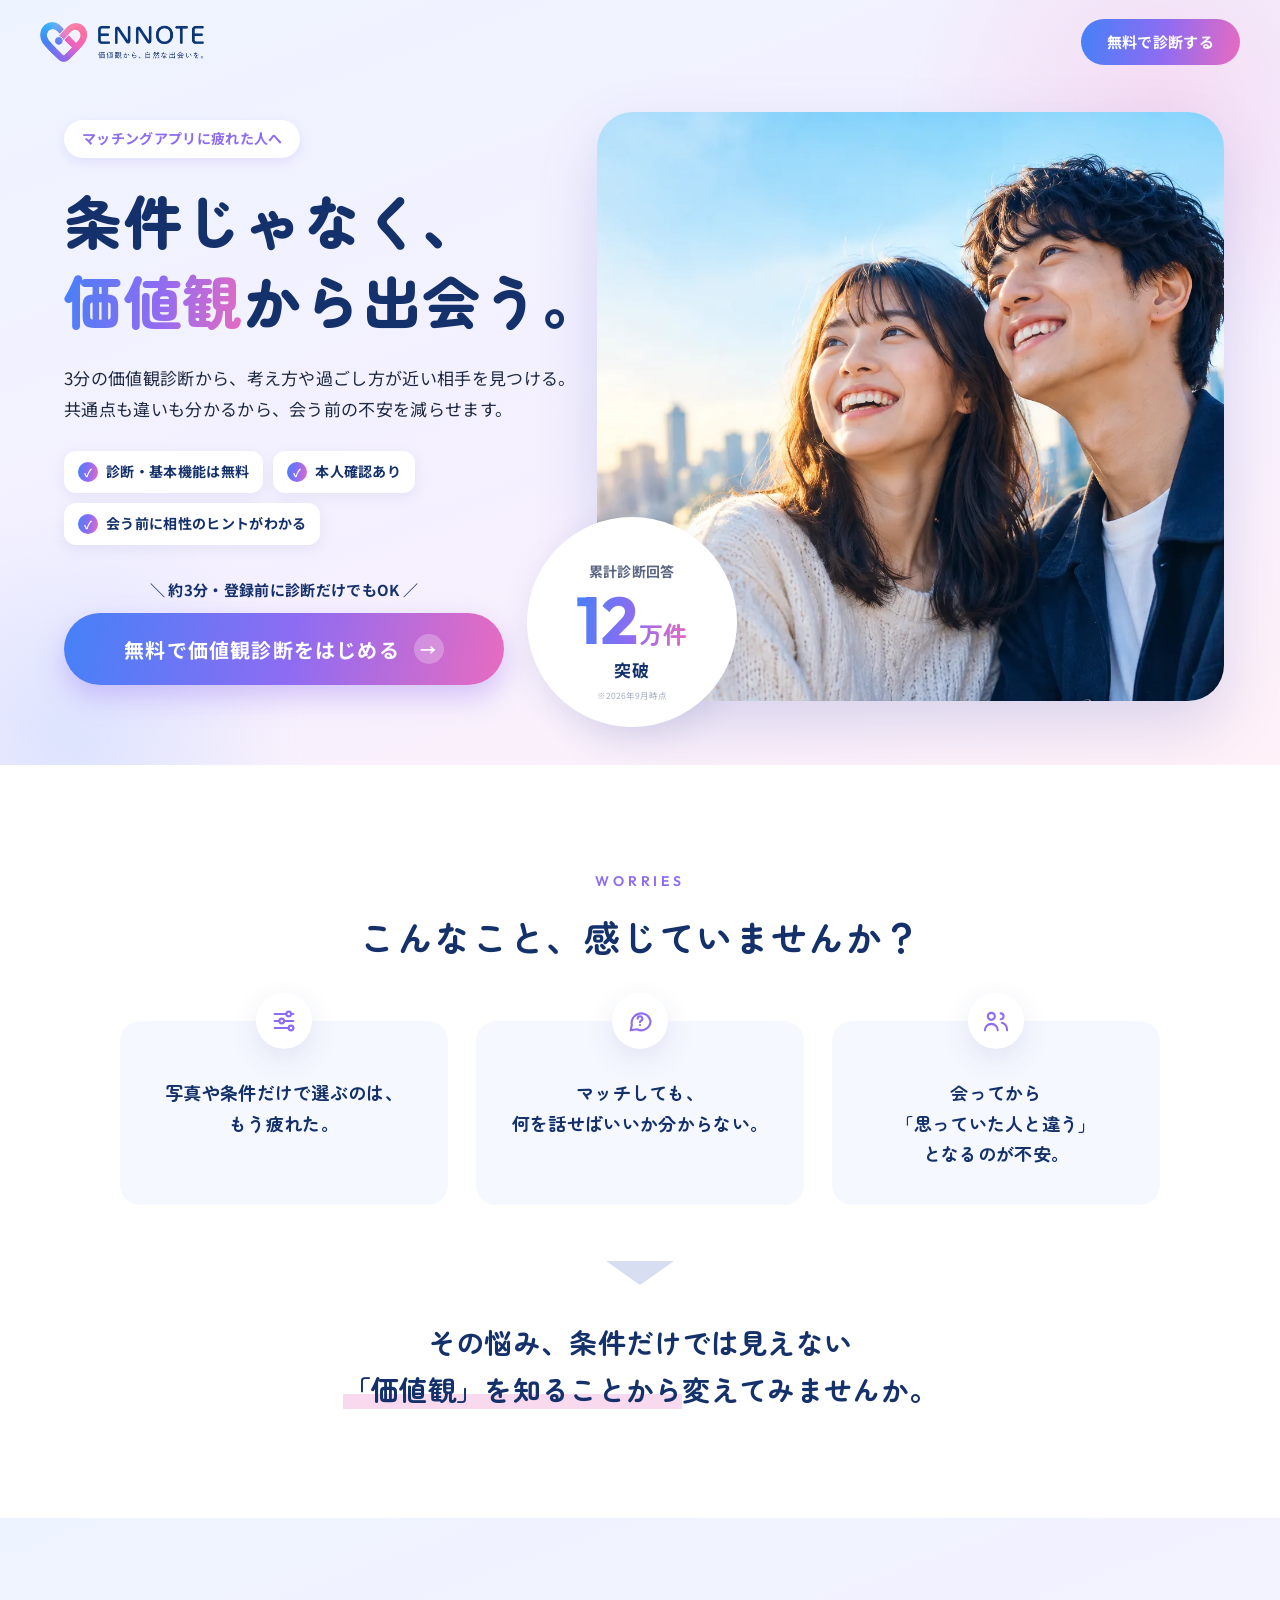
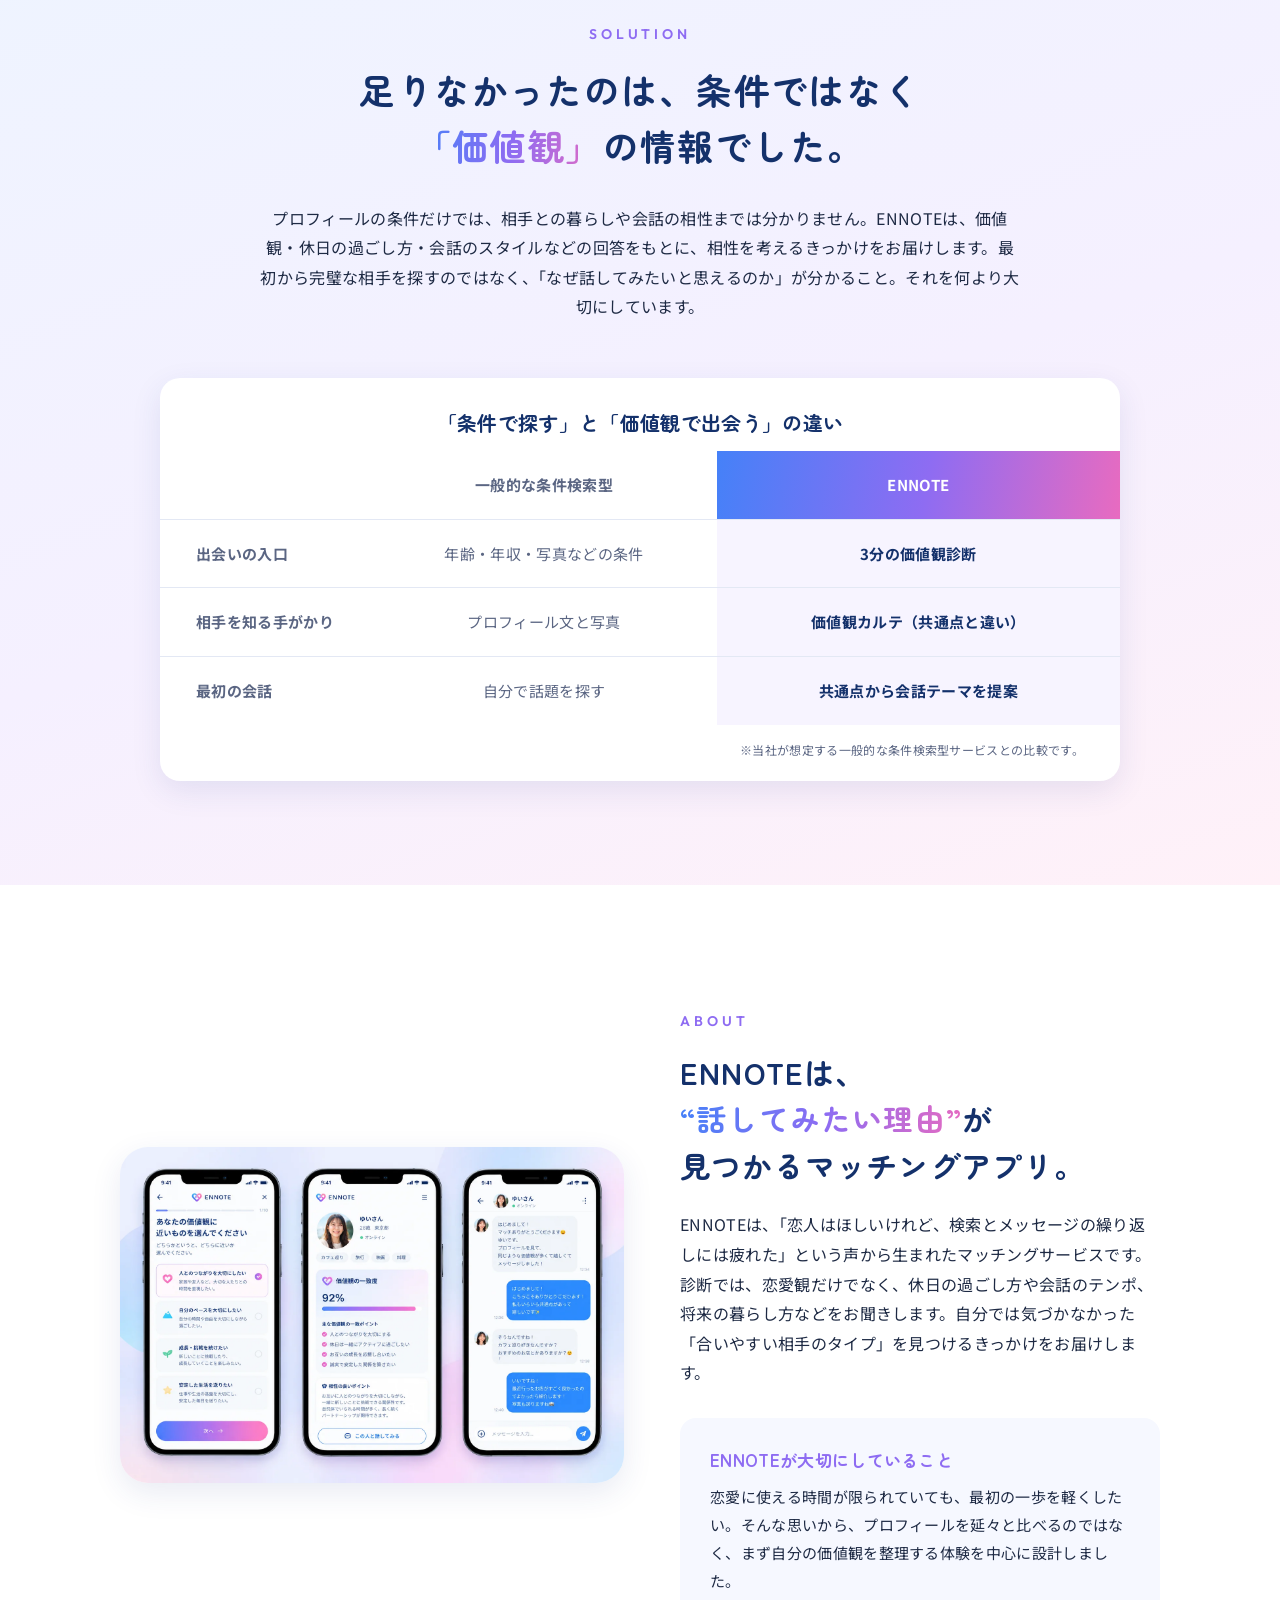
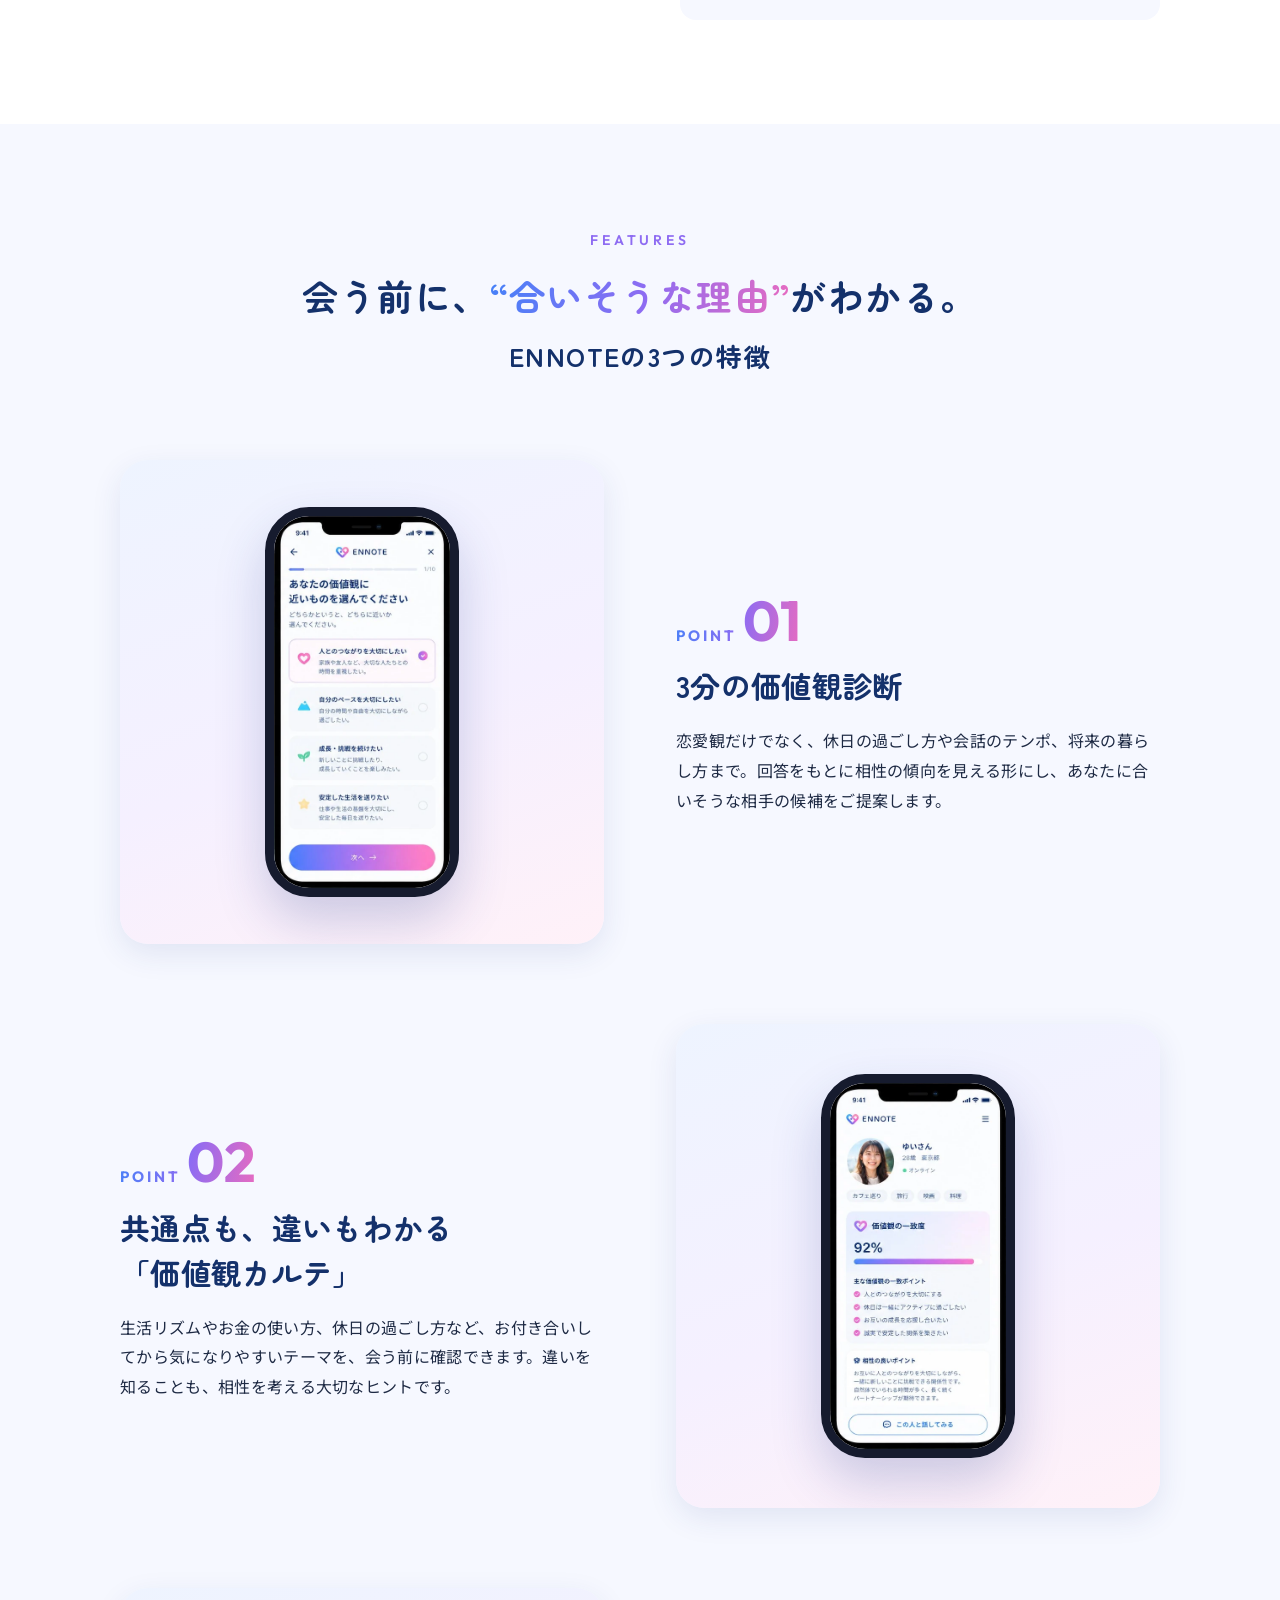
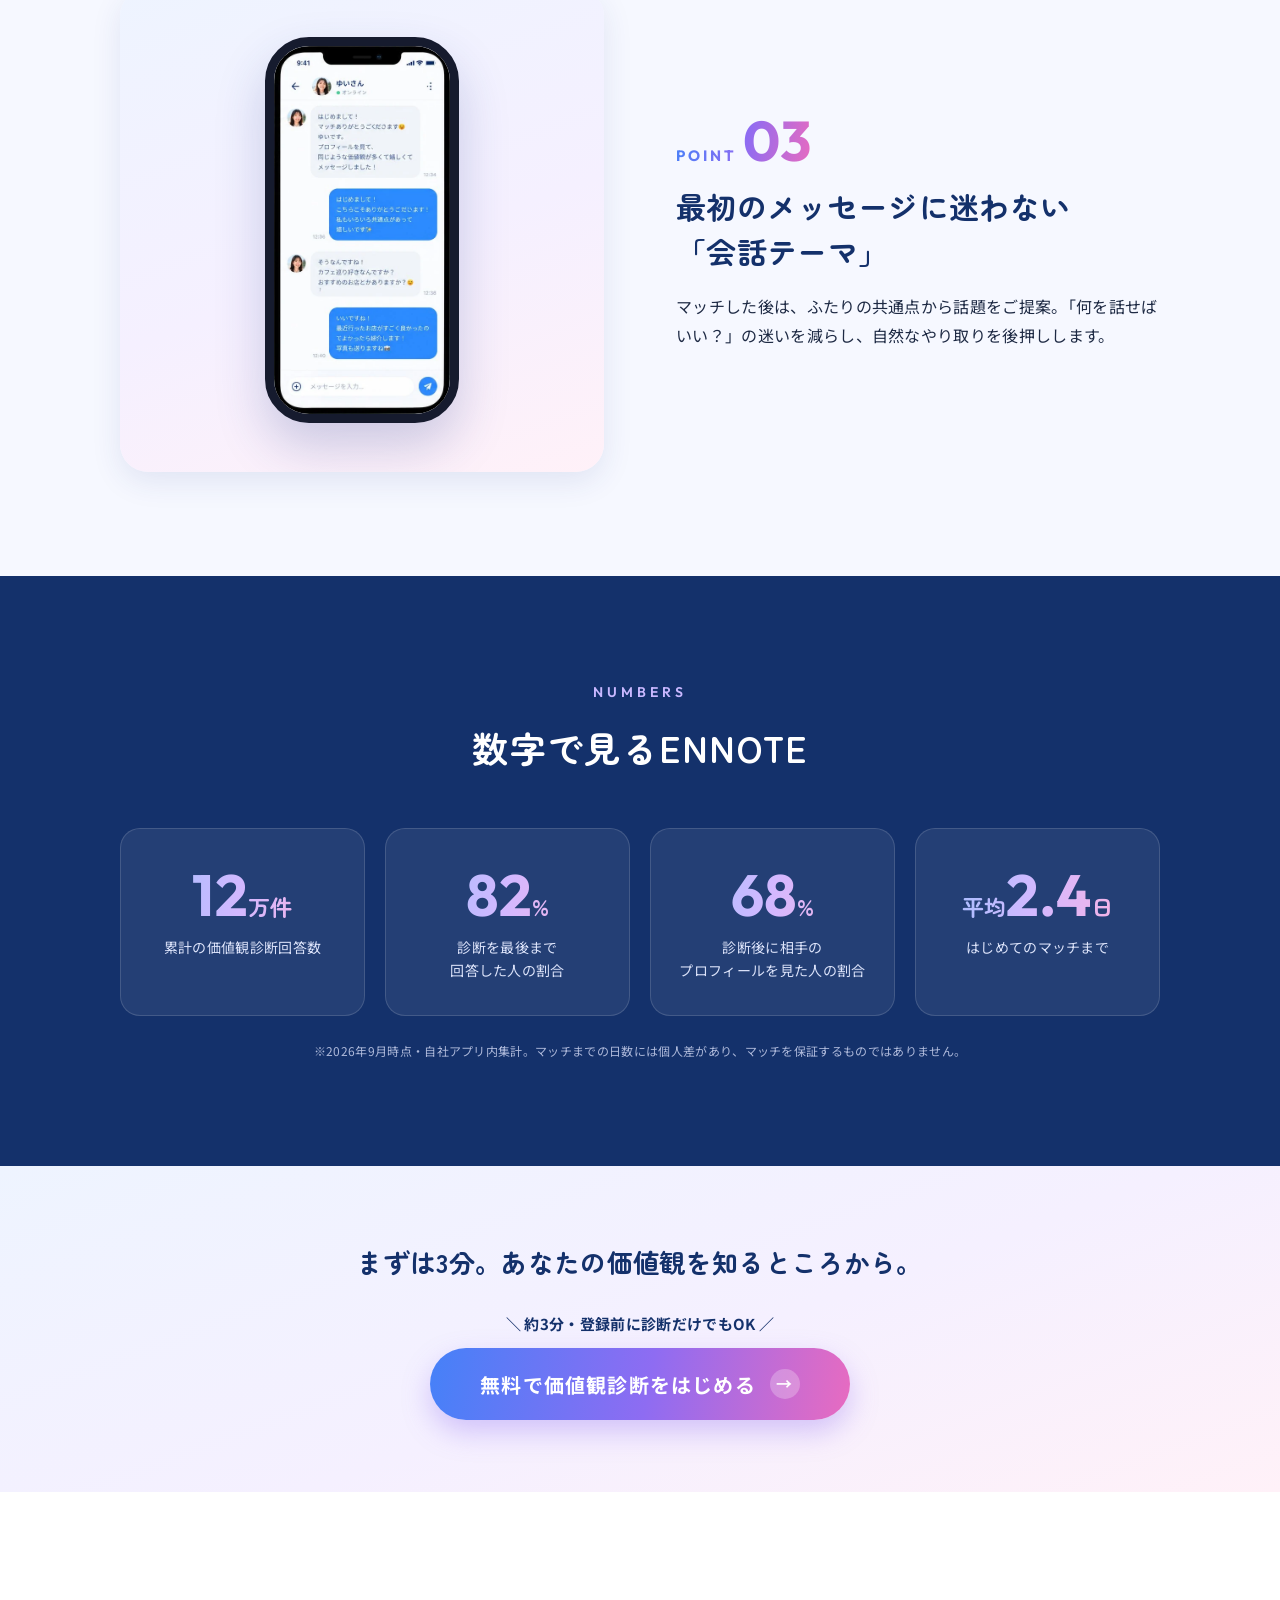
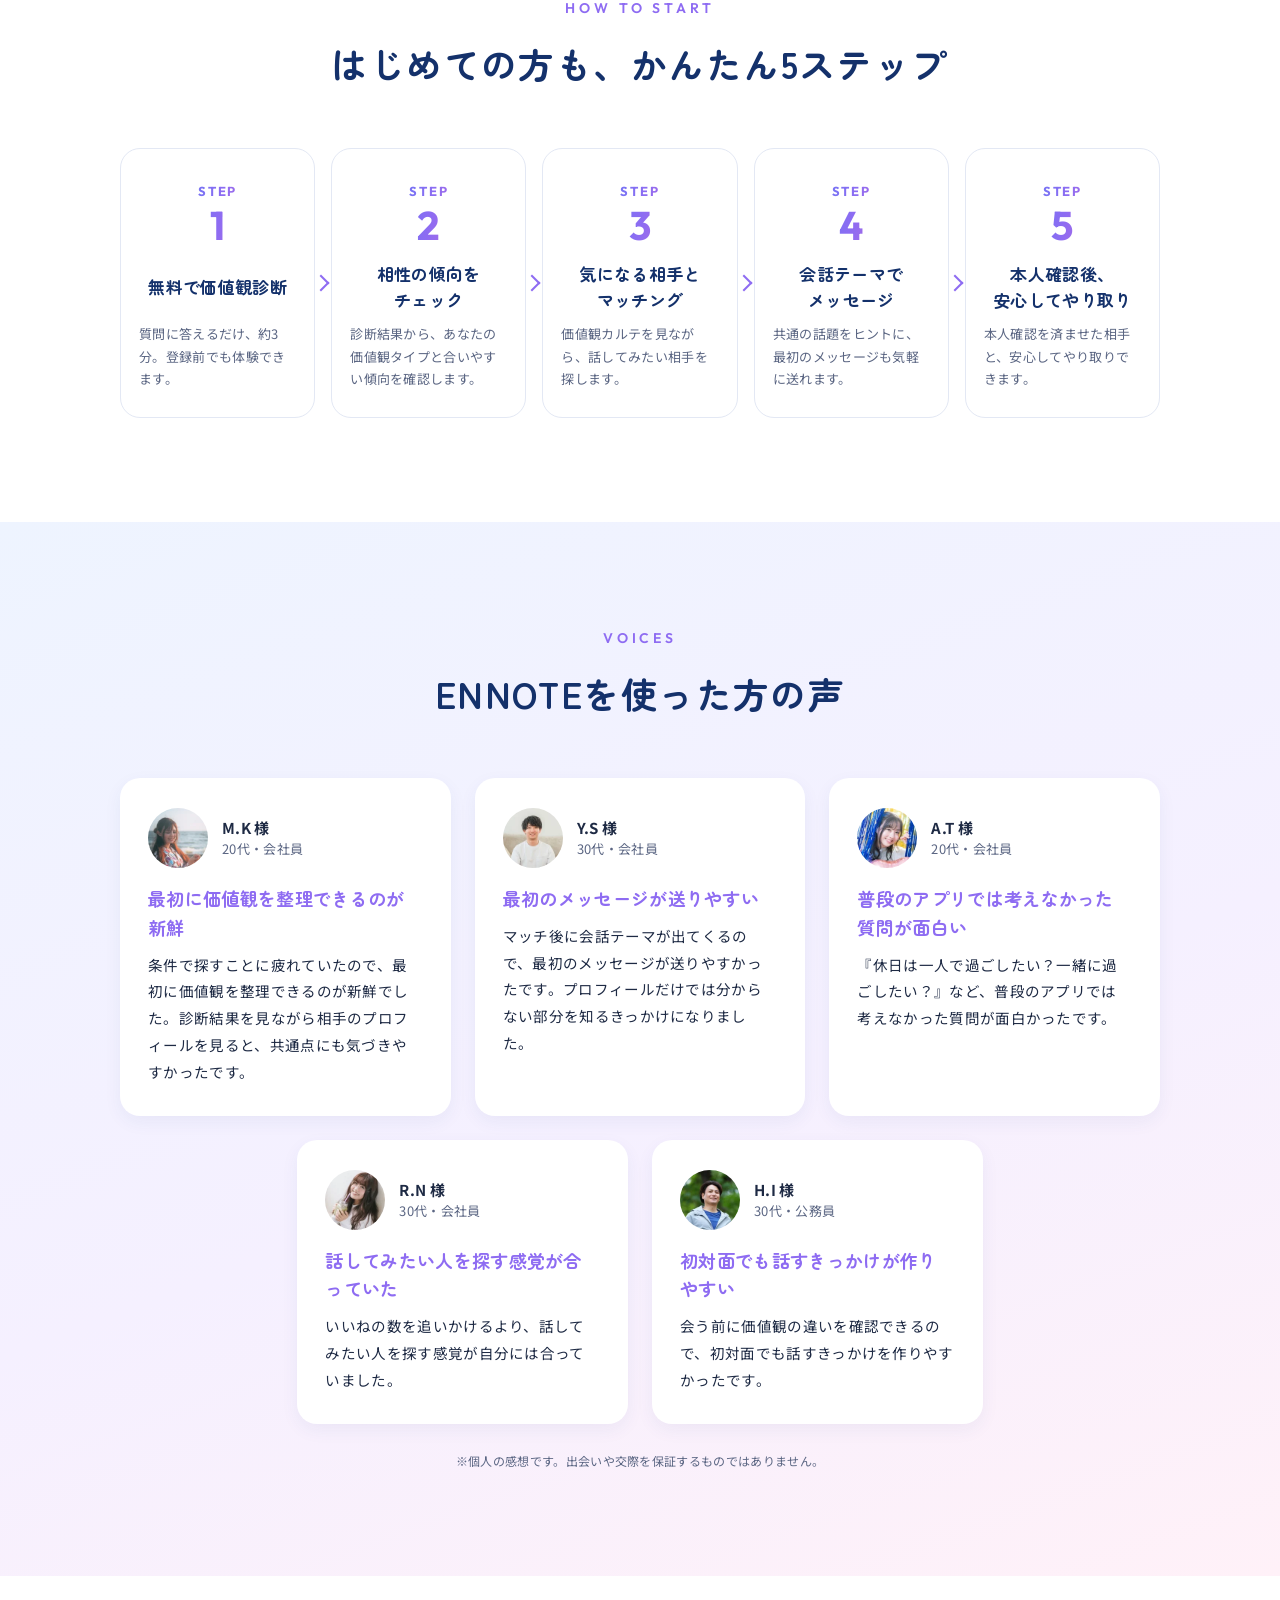
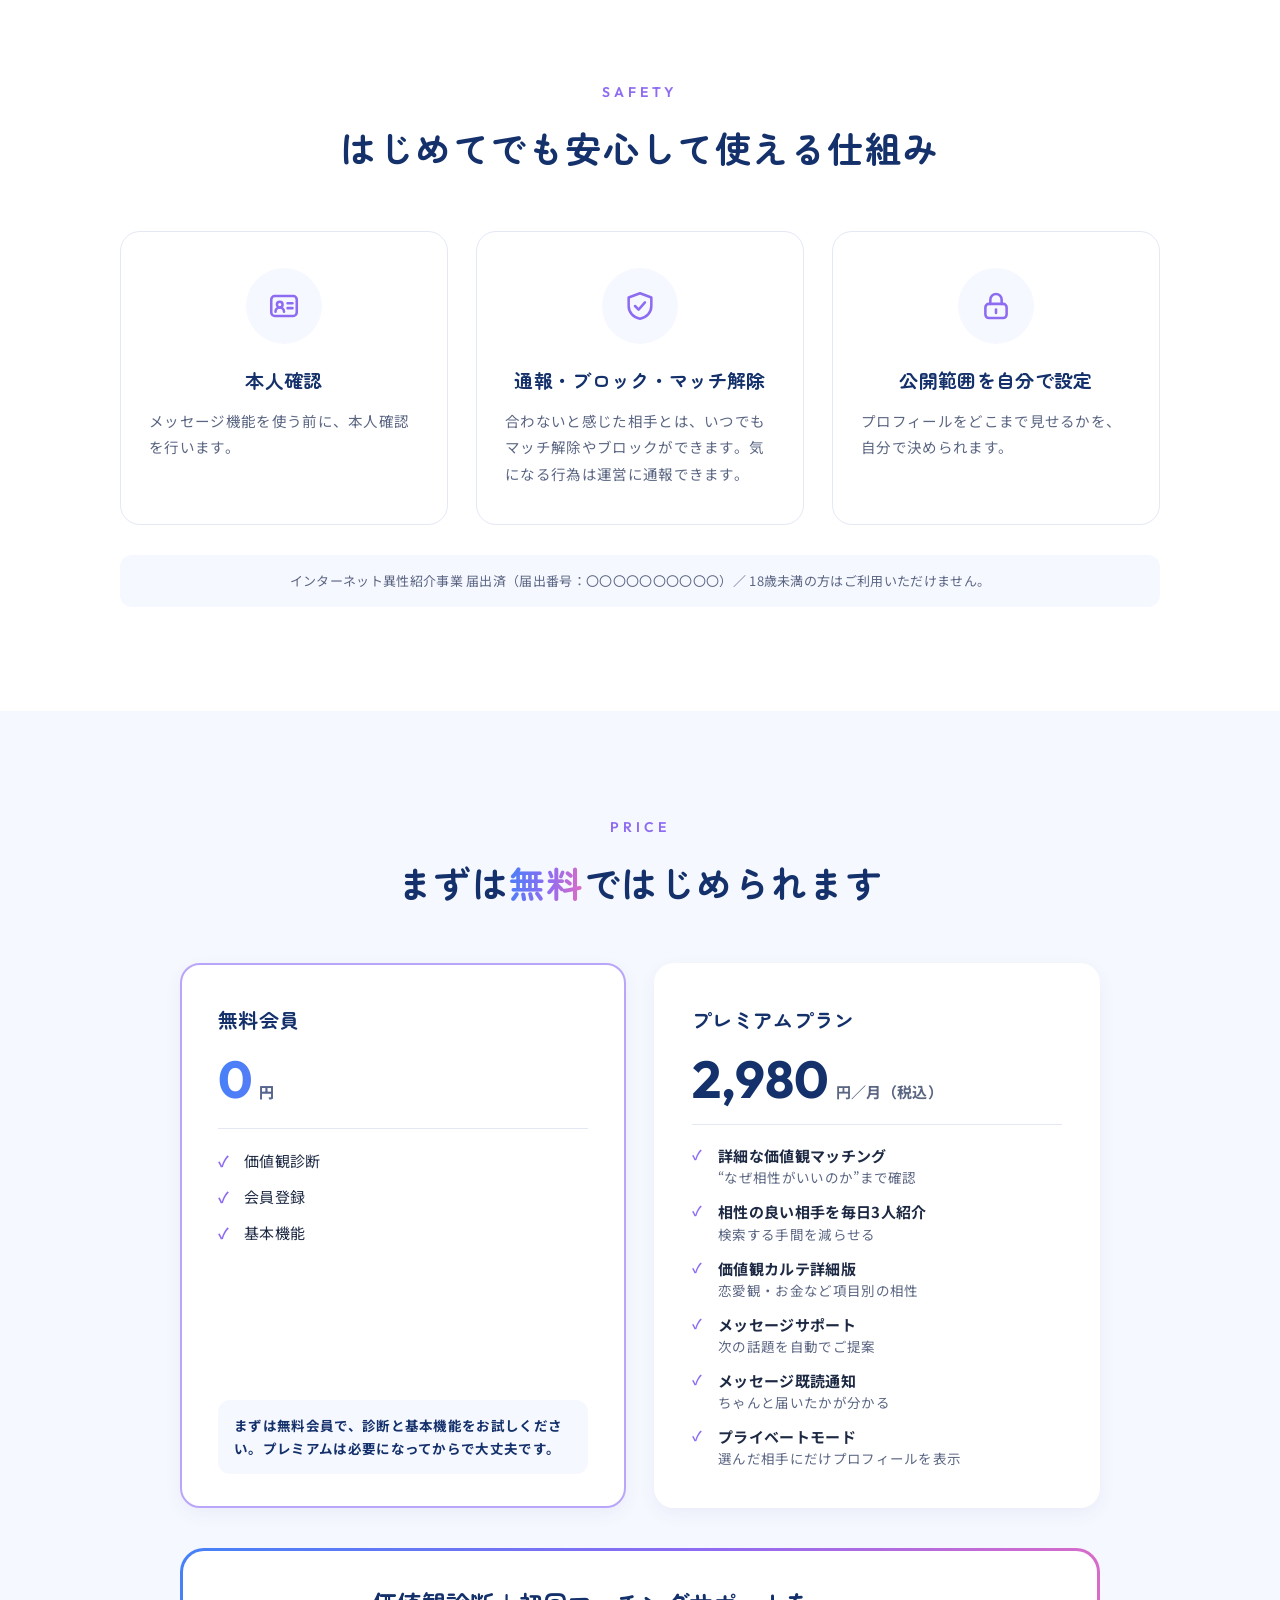
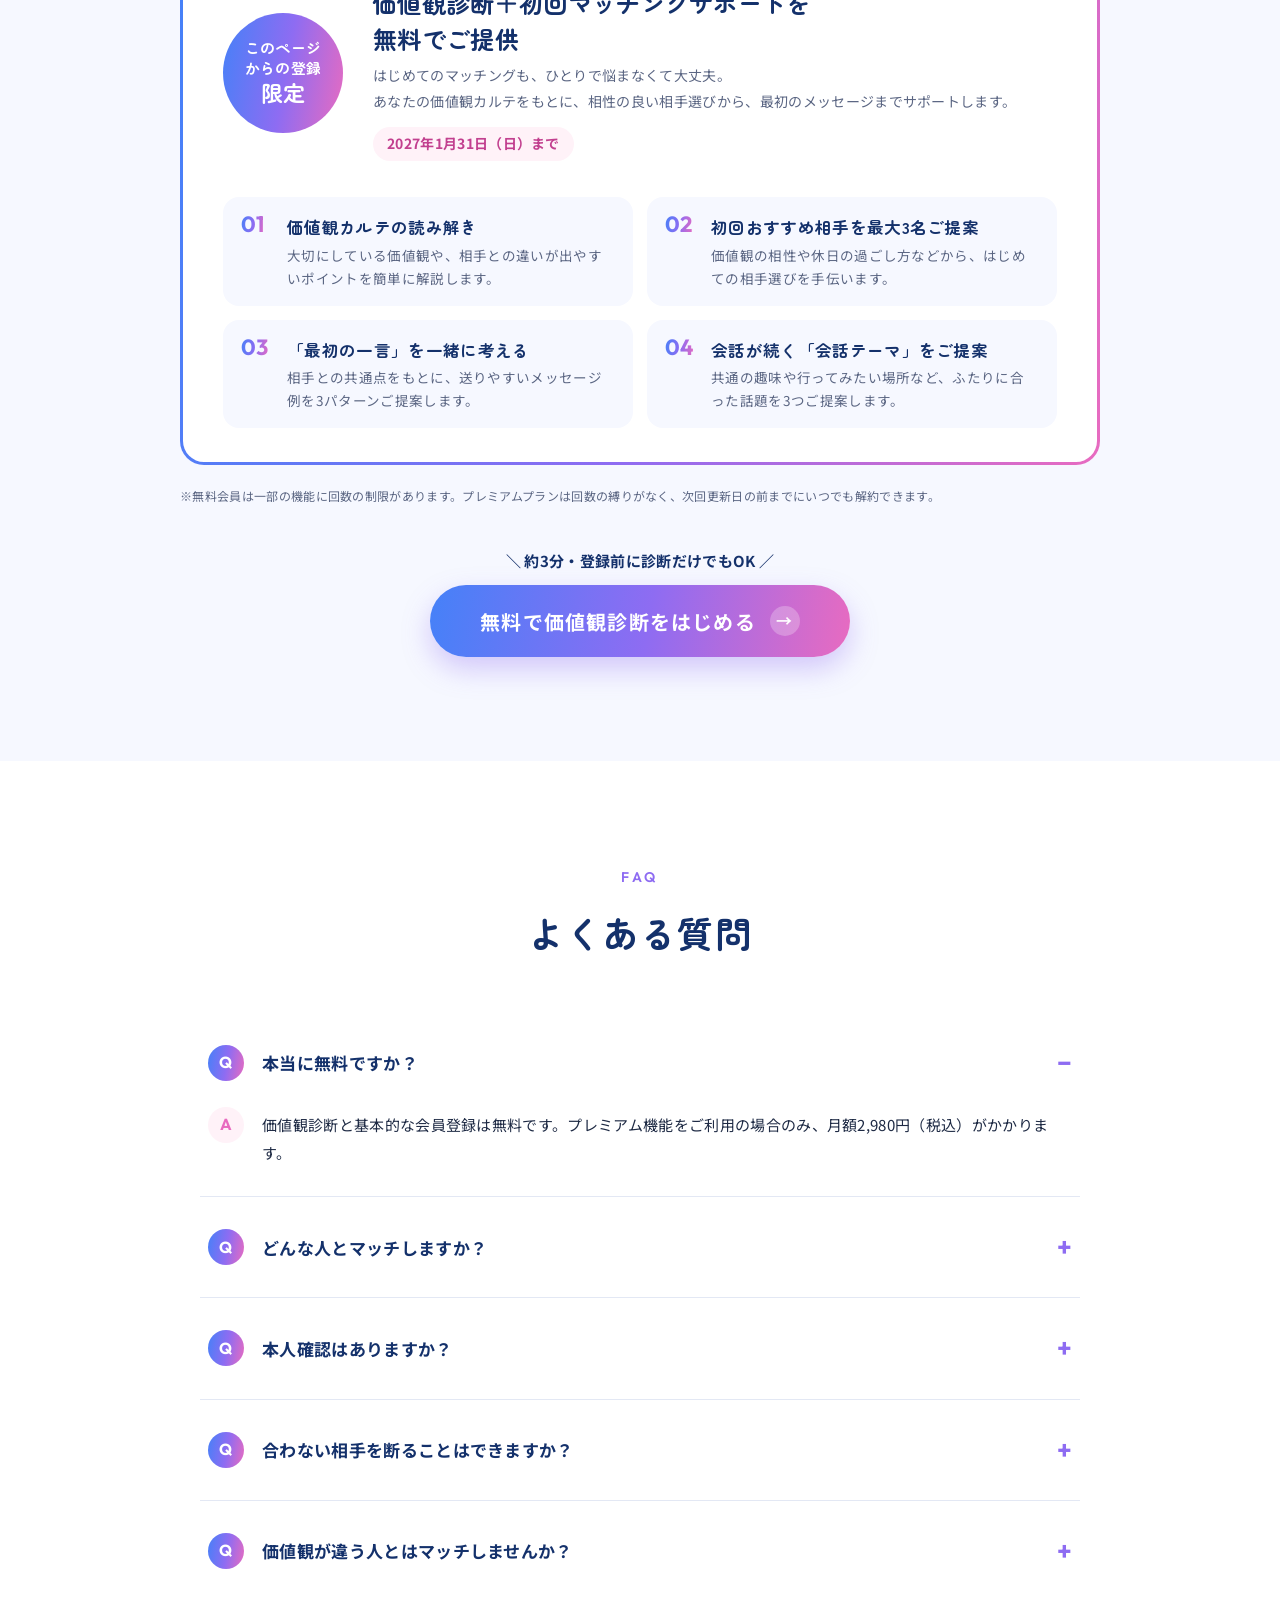
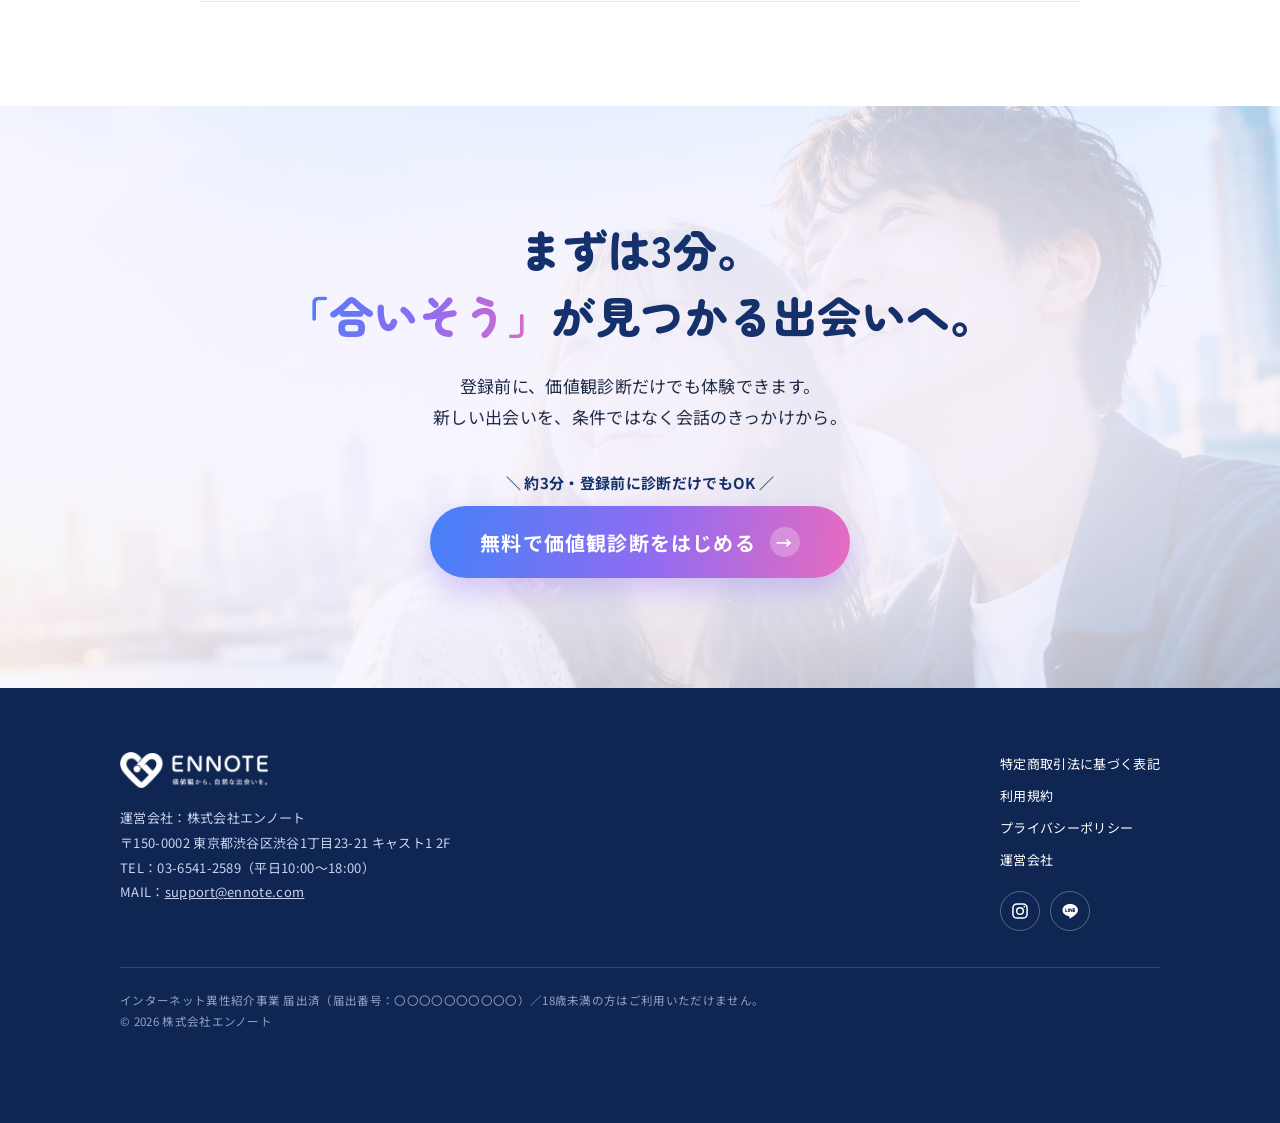
==== index.html @ de632790 "first commit" ====
<!doctype html>
<html lang="ja">
  <head>
    <!-- Google Tag Manager：GA4・Google広告・Metaピクセルの設定後に GTM-XXXXXXX を正式なIDへ差し替えて、コメントを外してください
<script>(function(w,d,s,l,i){w[l]=w[l]||[];w[l].push({'gtm.start':new Date().getTime(),event:'gtm.js'});var f=d.getElementsByTagName(s)[0],j=d.createElement(s),dl=l!='dataLayer'?'&l='+l:'';j.async=true;j.src='https://www.googletagmanager.com/gtm.js?id='+i+dl;f.parentNode.insertBefore(j,f);})(window,document,'script','dataLayer','GTM-XXXXXXX');</script>
-->
    <meta charset="utf-8" />
    <meta name="viewport" content="width=device-width,initial-scale=1" />
    <title>ENNOTE｜価値観から出会うマッチングアプリ</title>
    <meta
      name="description"
      content="ENNOTEは、価値観・会話スタイル・休日の過ごし方などから相性のヒントを見つけるマッチングアプリ。3分の無料診断で、あなたに合う出会い方を見つけよう。"
    />
    <meta name="robots" content="noindex,nofollow" />
    <meta name="format-detection" content="telephone=no" />
    <meta name="theme-color" content="#4581F8" />
    <meta property="og:type" content="website" />
    <meta property="og:site_name" content="ENNOTE" />
    <meta property="og:title" content="条件じゃなく、価値観から出会う。｜ENNOTE" />
    <meta
      property="og:description"
      content="3分の価値観診断から、考え方や過ごし方が近い相手を見つける。共通点も違いも分かるから、会う前の不安を減らせます。"
    />
    <meta property="og:url" content="/lp/" />
    <meta property="og:image" content="/lp/assets/img/ogp.jpg" />
    <meta property="og:image:width" content="1200" />
    <meta property="og:image:height" content="630" />
    <meta name="twitter:card" content="summary_large_image" />
    <link rel="icon" href="favicon.png" type="image/png" />
    <link rel="apple-touch-icon" href="apple-touch-icon.png" />
    <link rel="preconnect" href="https://fonts.googleapis.com" />
    <link rel="preconnect" href="https://fonts.gstatic.com" crossorigin />
    <link
      rel="stylesheet"
      href="https://fonts.googleapis.com/css2?family=Noto+Sans+JP:wght@400;500;700&family=Zen+Maru+Gothic:wght@500;700;900&family=Outfit:wght@500;600;700&display=swap"
    />
    <link rel="preload" as="image" href="assets/img/hero.webp" media="(min-width:768px)" />
    <link rel="preload" as="image" href="assets/img/hero_sp.webp" media="(max-width:767px)" />
    <link rel="stylesheet" href="assets/css/style.css" />
    <script src="assets/js/main.js" defer></script>
  </head>
  <body>
    <!-- Google Tag Manager (noscript)
<noscript><iframe src="https://www.googletagmanager.com/ns.html?id=GTM-XXXXXXX" height="0" width="0" style="display:none;visibility:hidden"></iframe></noscript>
-->

    <svg width="0" height="0" style="position: absolute" aria-hidden="true">
      <symbol
        id="i-filter"
        viewBox="0 0 24 24"
        fill="none"
        stroke="currentColor"
        stroke-width="1.8"
        stroke-linecap="round"
        stroke-linejoin="round"
      >
        <path d="M4 6h10M18 6h2M4 12h4M12 12h8M4 18h12M20 18h0" />
        <circle cx="16" cy="6" r="2" />
        <circle cx="10" cy="12" r="2" />
        <circle cx="18" cy="18" r="2" />
      </symbol>
      <symbol
        id="i-chat"
        viewBox="0 0 24 24"
        fill="none"
        stroke="currentColor"
        stroke-width="1.8"
        stroke-linecap="round"
        stroke-linejoin="round"
      >
        <path d="M21 12a8 8 0 0 1-11.6 7.1L4 20l1-4.6A8 8 0 1 1 21 12z" />
        <path d="M10 10a2 2 0 1 1 2.8 1.8c-.5.3-.8.7-.8 1.2" />
        <path d="M12 15.5h0" />
      </symbol>
      <symbol
        id="i-people"
        viewBox="0 0 24 24"
        fill="none"
        stroke="currentColor"
        stroke-width="1.8"
        stroke-linecap="round"
        stroke-linejoin="round"
      >
        <circle cx="8" cy="8" r="3" />
        <path d="M2.5 20a5.5 5.5 0 0 1 11 0" />
        <path d="M16 5.5a2.5 2.5 0 0 1 0 5" />
        <path d="M17 13.5c2.4.6 4.5 2.8 4.5 6.5" />
      </symbol>
      <symbol
        id="i-id"
        viewBox="0 0 24 24"
        fill="none"
        stroke="currentColor"
        stroke-width="1.8"
        stroke-linecap="round"
        stroke-linejoin="round"
      >
        <rect x="3" y="5" width="18" height="14" rx="2.5" />
        <circle cx="9" cy="11" r="2" />
        <path d="M6 16a3 3 0 0 1 6 0M14.5 10H18M14.5 13.5H18" />
      </symbol>
      <symbol
        id="i-shield"
        viewBox="0 0 24 24"
        fill="none"
        stroke="currentColor"
        stroke-width="1.8"
        stroke-linecap="round"
        stroke-linejoin="round"
      >
        <path d="M12 3l8 3v6c0 4.6-3.4 8.2-8 9-4.6-.8-8-4.4-8-9V6z" />
        <path d="M8.5 12l2.5 2.5 4.5-5" />
      </symbol>
      <symbol
        id="i-lock"
        viewBox="0 0 24 24"
        fill="none"
        stroke="currentColor"
        stroke-width="1.8"
        stroke-linecap="round"
        stroke-linejoin="round"
      >
        <rect x="4.5" y="10.5" width="15" height="10" rx="2.5" />
        <path d="M8 10.5V7.5a4 4 0 0 1 8 0v3" />
        <path d="M12 14.5v2.5" />
      </symbol>
      <symbol id="i-ig" viewBox="0 0 24 24" fill="none" stroke="currentColor" stroke-width="1.8">
        <rect x="3.5" y="3.5" width="17" height="17" rx="5" />
        <circle cx="12" cy="12" r="4" />
        <circle cx="17.2" cy="6.8" r="1" fill="currentColor" stroke="none" />
      </symbol>
      <symbol id="i-line" viewBox="0 0 24 24" fill="currentColor">
        <path
          d="M12 3.5c-5 0-9 3.3-9 7.4 0 3.7 3.2 6.8 7.6 7.3.3.1.7.2.8.5.1.3 0 .7 0 .9l-.1.8c0 .2-.2.9.8.5 1-.4 5.4-3.2 7.4-5.5 1.4-1.5 2-3 2-4.6 0-4.1-4-7.3-9.5-7.3zM8.6 13.3H6.8a.5.5 0 0 1-.5-.5V9.3a.5.5 0 0 1 1 0v3h1.3a.5.5 0 0 1 0 1zm1.9-.5a.5.5 0 0 1-1 0V9.3a.5.5 0 0 1 1 0zm4.3 0a.5.5 0 0 1-.9.3l-1.8-2.5v2.2a.5.5 0 0 1-1 0V9.3a.5.5 0 0 1 .9-.3l1.8 2.5V9.3a.5.5 0 0 1 1 0zm2.9-2.2a.5.5 0 0 1 0 1h-1.3v.7h1.3a.5.5 0 0 1 0 1h-1.8a.5.5 0 0 1-.5-.5V9.3c0-.3.2-.5.5-.5h1.8a.5.5 0 0 1 0 1h-1.3v.8z"
        />
      </symbol>
    </svg>

    <header class="hdr" id="top">
      <div class="wrap">
        <a class="logo" href="#top"><img src="assets/img/logo.webp" alt="ENNOTE" width="164" height="40" /></a>
        <a class="btn-s" href="#" data-cta="header">無料で診断する</a>
      </div>
    </header>

    <main>
      <!-- S01 ファーストビュー -->
      <section class="fv" id="fv">
        <div class="inner">
          <div class="copy">
            <span class="tag">マッチングアプリに疲れた人へ</span>
            <h1>条件じゃなく、<br /><span class="gtext">価値観</span>から出会う。</h1>
            <p class="sub">
              3分の価値観診断から、考え方や過ごし方が近い相手を見つける。<br
                class="pc"
              />共通点も違いも分かるから、会う前の不安を減らせます。
            </p>
            <ul class="badges">
              <li>診断・基本機能は無料</li>
              <li>本人確認あり</li>
              <li>会う前に相性のヒントがわかる</li>
            </ul>
            <div class="cta" data-cta-area="fv">
              <span class="micro">＼ 約3分・登録前に診断だけでもOK ／</span
              ><a class="btn" href="#" data-cta="fv"
                >無料で価値観診断をはじめる<span class="arw" aria-hidden="true">→</span></a
              >
            </div>
          </div>
          <div class="photo">
            <div class="img">
              <picture
                ><source media="(max-width:767px)" srcset="assets/img/hero_sp.webp" width="900" height="764" />
                <img
                  src="assets/img/hero.webp"
                  alt="水辺で笑い合う男女"
                  width="1536"
                  height="1024"
                  fetchpriority="high"
              /></picture>
            </div>
            <div class="stat">
              <small>累計診断回答</small><b class="gtext">12<span>万件</span></b
              ><em>突破</em><i>※2026年9月時点</i>
            </div>
          </div>
        </div>
      </section>

      <!-- S02 お悩み -->
      <section class="pb pad">
        <div class="wrap">
          <span class="eyebrow">WORRIES</span>
          <h2 class="h2">こんなこと、<br class="sp" />感じていませんか？</h2>
          <div class="list">
            <div class="card">
              <span class="ic"
                ><svg aria-hidden="true"><use href="#i-filter" /></svg
              ></span>
              <p>写真や条件だけで選ぶのは、<br />もう疲れた。</p>
            </div>
            <div class="card">
              <span class="ic"
                ><svg aria-hidden="true"><use href="#i-chat" /></svg
              ></span>
              <p>マッチしても、<br />何を話せばいいか分からない。</p>
            </div>
            <div class="card">
              <span class="ic"
                ><svg aria-hidden="true"><use href="#i-people" /></svg
              ></span>
              <p>会ってから<br />「思っていた人と違う」<br />となるのが不安。</p>
            </div>
          </div>
          <div class="arrow" aria-hidden="true"></div>
          <p class="empathy">
            その悩み、条件だけでは見えない<br /><span class="mk">「価値観」を知ることから</span
            ><br class="sp" />変えてみませんか。
          </p>
        </div>
      </section>

      <!-- S03 原因と解決 -->
      <section class="sl pad">
        <div class="wrap">
          <span class="eyebrow">SOLUTION</span>
          <h2 class="h2">
            足りなかったのは、<br class="sp" />条件ではなく<br /><span class="gtext">「価値観」</span>の情報でした。
          </h2>
          <p class="body">
            プロフィールの条件だけでは、相手との暮らしや会話の相性までは分かりません。ENNOTEは、価値観・休日の過ごし方・会話のスタイルなどの回答をもとに、相性を考えるきっかけをお届けします。最初から完璧な相手を探すのではなく、「なぜ話してみたいと思えるのか」が分かること。それを何より大切にしています。
          </p>
          <div class="cmp">
            <h3>「条件で探す」と<br class="sp" />「価値観で出会う」の違い</h3>
            <table>
              <thead>
                <tr>
                  <th class="k"><span class="visually-hidden">項目</span></th>
                  <th class="o" scope="col">一般的な条件検索型</th>
                  <th class="e" scope="col">ENNOTE</th>
                </tr>
              </thead>
              <tbody>
                <tr>
                  <th class="k" scope="row">出会いの入口</th>
                  <td class="o">年齢・年収・写真などの条件</td>
                  <td class="e">3分の価値観診断</td>
                </tr>
                <tr>
                  <th class="k" scope="row">相手を知る<br class="sp" />手がかり</th>
                  <td class="o">プロフィール文と写真</td>
                  <td class="e">価値観カルテ<br class="sp" />（共通点と違い）</td>
                </tr>
                <tr>
                  <th class="k" scope="row">最初の会話</th>
                  <td class="o">自分で話題を探す</td>
                  <td class="e">共通点から<br class="sp" />会話テーマを提案</td>
                </tr>
              </tbody>
            </table>
            <p class="note">※当社が想定する一般的な条件検索型サービスとの比較です。</p>
          </div>
        </div>
      </section>

      <!-- S04 ENNOTEとは -->
      <section class="ab pad">
        <div class="wrap">
          <div class="grid">
            <div class="intro img">
              <img
                src="assets/img/app_intro.webp"
                alt="ENNOTEのアプリ画面（価値観診断・価値観の一致度・メッセージ）"
                width="1536"
                height="1024"
                loading="lazy"
                decoding="async"
              />
            </div>
            <div>
              <span class="eyebrow" style="text-align: left">ABOUT</span>
              <h2 class="h2">
                ENNOTEは、<br /><span class="gtext">“話してみたい理由”</span>が<br />見つかるマッチングアプリ。
              </h2>
              <p>
                ENNOTEは、「恋人はほしいけれど、検索とメッセージの繰り返しには疲れた」という声から生まれたマッチングサービスです。診断では、恋愛観だけでなく、休日の過ごし方や会話のテンポ、将来の暮らし方などをお聞きします。自分では気づかなかった「合いやすい相手のタイプ」を見つけるきっかけをお届けします。
              </p>
              <div class="story">
                <h3>ENNOTEが大切にしていること</h3>
                <p>
                  恋愛に使える時間が限られていても、最初の一歩を軽くしたい。そんな思いから、プロフィールを延々と比べるのではなく、まず自分の価値観を整理する体験を中心に設計しました。
                </p>
              </div>
            </div>
          </div>
        </div>
      </section>

      <!-- S05 3つの特徴 -->
      <section class="ft pad">
        <div class="wrap">
          <span class="eyebrow">FEATURES</span>
          <h2 class="h2">
            会う前に、<br class="sp" /><span class="gtext">“合いそうな理由”</span>がわかる。<br /><span
              style="font-size: 0.72em"
              >ENNOTEの3つの特徴</span
            >
          </h2>
          <div class="item">
            <div class="media img">
              <span class="phone"
                ><img
                  src="assets/img/screen1.webp"
                  alt="価値観診断の画面"
                  width="410"
                  height="868"
                  loading="lazy"
                  decoding="async"
              /></span>
            </div>
            <div>
              <span class="num gtext">POINT<b>01</b></span>
              <h3>3分の価値観診断</h3>
              <p>
                恋愛観だけでなく、休日の過ごし方や会話のテンポ、将来の暮らし方まで。回答をもとに相性の傾向を見える形にし、あなたに合いそうな相手の候補をご提案します。
              </p>
            </div>
          </div>
          <div class="item rev">
            <div class="media img">
              <span class="phone"
                ><img
                  src="assets/img/screen2.webp"
                  alt="価値観カルテ（価値観の一致度）の画面"
                  width="418"
                  height="871"
                  loading="lazy"
                  decoding="async"
              /></span>
            </div>
            <div>
              <span class="num gtext">POINT<b>02</b></span>
              <h3>共通点も、違いもわかる<br />「価値観カルテ」</h3>
              <p>
                生活リズムやお金の使い方、休日の過ごし方など、お付き合いしてから気になりやすいテーマを、会う前に確認できます。違いを知ることも、相性を考える大切なヒントです。
              </p>
            </div>
          </div>
          <div class="item">
            <div class="media img">
              <span class="phone"
                ><img
                  src="assets/img/screen3.webp"
                  alt="メッセージの画面"
                  width="416"
                  height="870"
                  loading="lazy"
                  decoding="async"
              /></span>
            </div>
            <div>
              <span class="num gtext">POINT<b>03</b></span>
              <h3>最初のメッセージに迷わない<br />「会話テーマ」</h3>
              <p>
                マッチした後は、ふたりの共通点から話題をご提案。「何を話せばいい？」の迷いを減らし、自然なやり取りを後押しします。
              </p>
            </div>
          </div>
        </div>
      </section>

      <!-- S06 数字で見るENNOTE -->
      <section class="nm pad">
        <div class="wrap">
          <span class="eyebrow">NUMBERS</span>
          <h2 class="h2">数字で見るENNOTE</h2>
          <div class="grid">
            <div class="c">
              <b><span data-count="12">12</span><small>万件</small></b
              ><span>累計の<br class="sp" />価値観診断回答数</span>
            </div>
            <div class="c">
              <b><span data-count="82">82</span><small>%</small></b
              ><span>診断を最後まで<br />回答した人の割合</span>
            </div>
            <div class="c">
              <b><span data-count="68">68</span><small>%</small></b
              ><span>診断後に相手の<br />プロフィールを見た人の割合</span>
            </div>
            <div class="c">
              <b><small>平均</small><span data-count="2.4">2.4</span><small>日</small></b
              ><span>はじめての<br class="sp" />マッチまで</span>
            </div>
          </div>
          <p class="note">
            ※2026年9月時点・自社アプリ内集計。マッチまでの日数には個人差があり、マッチを保証するものではありません。
          </p>
        </div>
      </section>

      <!-- S07 中間CTA -->
      <section class="mc">
        <div class="wrap">
          <p>まずは3分。<br class="sp" />あなたの価値観を知るところから。</p>
          <div class="cta">
            <span class="micro">＼ 約3分・登録前に診断だけでもOK ／</span
            ><a class="btn" href="#" data-cta="middle"
              >無料で価値観診断をはじめる<span class="arw" aria-hidden="true">→</span></a
            >
          </div>
        </div>
      </section>

      <!-- S08 ご利用の流れ -->
      <section class="fl pad">
        <div class="wrap">
          <span class="eyebrow">HOW TO START</span>
          <h2 class="h2">はじめての方も、<br class="sp" />かんたん5ステップ</h2>
          <ol class="steps">
            <li class="st">
              <div class="n gtext"><i>STEP</i><b>1</b></div>
              <h3>無料で価値観診断</h3>
              <p>質問に答えるだけ、約3分。登録前でも体験できます。</p>
            </li>
            <li class="st">
              <div class="n gtext"><i>STEP</i><b>2</b></div>
              <h3>相性の傾向を<br class="pc" />チェック</h3>
              <p>診断結果から、あなたの価値観タイプと合いやすい傾向を確認します。</p>
            </li>
            <li class="st">
              <div class="n gtext"><i>STEP</i><b>3</b></div>
              <h3>気になる相手と<br class="pc" />マッチング</h3>
              <p>価値観カルテを見ながら、話してみたい相手を探します。</p>
            </li>
            <li class="st">
              <div class="n gtext"><i>STEP</i><b>4</b></div>
              <h3>会話テーマで<br class="pc" />メッセージ</h3>
              <p>共通の話題をヒントに、最初のメッセージも気軽に送れます。</p>
            </li>
            <li class="st">
              <div class="n gtext"><i>STEP</i><b>5</b></div>
              <h3>本人確認後、<br class="pc" />安心してやり取り</h3>
              <p>本人確認を済ませた相手と、安心してやり取りできます。</p>
            </li>
          </ol>
        </div>
      </section>

      <!-- S09 お客様の声 -->
      <section class="vc pad">
        <div class="wrap">
          <span class="eyebrow">VOICES</span>
          <h2 class="h2">ENNOTEを使った方の声</h2>
          <div class="grid">
            <figure class="v">
              <div class="who">
                <span class="av"
                  ><img
                    src="assets/img/voice_mk.webp"
                    alt=""
                    width="160"
                    height="160"
                    loading="lazy"
                    decoding="async" /></span
                ><span><b>M.K 様</b>20代・会社員</span>
              </div>
              <h3>最初に価値観を整理できるのが新鮮</h3>
              <p>
                条件で探すことに疲れていたので、最初に価値観を整理できるのが新鮮でした。診断結果を見ながら相手のプロフィールを見ると、共通点にも気づきやすかったです。
              </p>
            </figure>
            <figure class="v">
              <div class="who">
                <span class="av"
                  ><img
                    src="assets/img/voice_ys.webp"
                    alt=""
                    width="160"
                    height="160"
                    loading="lazy"
                    decoding="async" /></span
                ><span><b>Y.S 様</b>30代・会社員</span>
              </div>
              <h3>最初のメッセージが送りやすい</h3>
              <p>
                マッチ後に会話テーマが出てくるので、最初のメッセージが送りやすかったです。プロフィールだけでは分からない部分を知るきっかけになりました。
              </p>
            </figure>
            <figure class="v">
              <div class="who">
                <span class="av"
                  ><img
                    src="assets/img/voice_at.webp"
                    alt=""
                    width="160"
                    height="160"
                    loading="lazy"
                    decoding="async" /></span
                ><span><b>A.T 様</b>20代・会社員</span>
              </div>
              <h3>普段のアプリでは考えなかった質問が面白い</h3>
              <p>
                『休日は一人で過ごしたい？一緒に過ごしたい？』など、普段のアプリでは考えなかった質問が面白かったです。
              </p>
            </figure>
            <figure class="v">
              <div class="who">
                <span class="av"
                  ><img
                    src="assets/img/voice_rn.webp"
                    alt=""
                    width="160"
                    height="160"
                    loading="lazy"
                    decoding="async" /></span
                ><span><b>R.N 様</b>30代・会社員</span>
              </div>
              <h3>話してみたい人を探す感覚が合っていた</h3>
              <p>いいねの数を追いかけるより、話してみたい人を探す感覚が自分には合っていました。</p>
            </figure>
            <figure class="v">
              <div class="who">
                <span class="av"
                  ><img
                    src="assets/img/voice_hi.webp"
                    alt=""
                    width="160"
                    height="160"
                    loading="lazy"
                    decoding="async" /></span
                ><span><b>H.I 様</b>30代・公務員</span>
              </div>
              <h3>初対面でも話すきっかけが作りやすい</h3>
              <p>会う前に価値観の違いを確認できるので、初対面でも話すきっかけを作りやすかったです。</p>
            </figure>
          </div>
          <p class="note">※個人の感想です。出会いや交際を保証するものではありません。</p>
        </div>
      </section>

      <!-- S10 安心・安全 -->
      <section class="sf pad">
        <div class="wrap">
          <span class="eyebrow">SAFETY</span>
          <h2 class="h2">はじめてでも<br class="sp" />安心して使える仕組み</h2>
          <div class="grid">
            <div class="c">
              <div class="ic">
                <svg aria-hidden="true"><use href="#i-id" /></svg>
              </div>
              <h3>本人確認</h3>
              <p>メッセージ機能を使う前に、本人確認を行います。</p>
            </div>
            <div class="c">
              <div class="ic">
                <svg aria-hidden="true"><use href="#i-shield" /></svg>
              </div>
              <h3>通報・ブロック・マッチ解除</h3>
              <p>
                合わないと感じた相手とは、いつでもマッチ解除やブロックができます。気になる行為は運営に通報できます。
              </p>
            </div>
            <div class="c">
              <div class="ic">
                <svg aria-hidden="true"><use href="#i-lock" /></svg>
              </div>
              <h3>公開範囲を自分で設定</h3>
              <p>プロフィールをどこまで見せるかを、自分で決められます。</p>
            </div>
          </div>
          <!-- TODO：届出番号を正式な番号に差し替え（フッターにも同じ表記あり） -->
          <p class="legal">
            インターネット異性紹介事業 届出済（届出番号：〇〇〇〇〇〇〇〇〇〇）<br class="sp" />／
            18歳未満の方はご利用いただけません。
          </p>
        </div>
      </section>

      <!-- S11 料金・LP限定特典 -->
      <section class="pr pad">
        <div class="wrap">
          <span class="eyebrow">PRICE</span>
          <h2 class="h2">まずは<span class="gtext">無料</span>ではじめられます</h2>
          <div class="plans">
            <div class="p free">
              <h3>無料会員</h3>
              <div class="yen g">0<small>円</small></div>
              <ul>
                <li>価値観診断</li>
                <li>会員登録</li>
                <li>基本機能</li>
              </ul>
              <p class="tip">
                まずは無料会員で、診断と基本機能をお試しください。プレミアムは必要になってからで大丈夫です。
              </p>
            </div>
            <div class="p prem">
              <h3>プレミアムプラン</h3>
              <div class="yen">2,980<small>円／月（税込）</small></div>
              <ul>
                <li><b>詳細な価値観マッチング</b>“なぜ相性がいいのか”まで確認</li>
                <li><b>相性の良い相手を毎日3人紹介</b>検索する手間を減らせる</li>
                <li><b>価値観カルテ詳細版</b>恋愛観・お金など項目別の相性</li>
                <li><b>メッセージサポート</b>次の話題を自動でご提案</li>
                <li><b>メッセージ既読通知</b>ちゃんと届いたかが分かる</li>
                <li><b>プライベートモード</b>選んだ相手にだけプロフィールを表示</li>
              </ul>
            </div>
          </div>
          <!-- LP限定特典：2027年2月1日 0:00（日本時間）以降は main.js で自動的に非表示 -->
          <div class="gift" data-expire="2027-02-01T00:00:00+09:00">
            <div class="in">
              <div class="lbl">このページ<br />からの登録<b>限定</b></div>
              <div>
                <h3>価値観診断＋<br class="sp" />初回マッチングサポートを<br />無料でご提供</h3>
                <p>
                  はじめてのマッチングも、ひとりで悩まなくて大丈夫。<br
                    class="pc"
                  />あなたの価値観カルテをもとに、相性の良い相手選びから、最初のメッセージまでサポートします。
                </p>
                <span class="due">2027年1月31日（日）まで</span>
              </div>
              <ol class="sup">
                <li>
                  <b>01</b>
                  <h4>価値観カルテの読み解き</h4>
                  <p>大切にしている価値観や、相手との違いが出やすいポイントを簡単に解説します。</p>
                </li>
                <li>
                  <b>02</b>
                  <h4>初回おすすめ相手を最大3名ご提案</h4>
                  <p>価値観の相性や休日の過ごし方などから、はじめての相手選びを手伝います。</p>
                </li>
                <li>
                  <b>03</b>
                  <h4>「最初の一言」を一緒に考える</h4>
                  <p>相手との共通点をもとに、送りやすいメッセージ例を3パターンご提案します。</p>
                </li>
                <li>
                  <b>04</b>
                  <h4>会話が続く「会話テーマ」をご提案</h4>
                  <p>共通の趣味や行ってみたい場所など、ふたりに合った話題を3つご提案します。</p>
                </li>
              </ol>
            </div>
          </div>
          <p class="note">
            ※無料会員は一部の機能に回数の制限があります。プレミアムプランは回数の縛りがなく、次回更新日の前までにいつでも解約できます。
          </p>
          <div class="cta">
            <span class="micro">＼ 約3分・登録前に診断だけでもOK ／</span
            ><a class="btn" href="#" data-cta="price"
              >無料で価値観診断をはじめる<span class="arw" aria-hidden="true">→</span></a
            >
          </div>
        </div>
      </section>

      <!-- S12 よくある質問 -->
      <section class="fq pad">
        <div class="wrap">
          <span class="eyebrow">FAQ</span>
          <h2 class="h2">よくある質問</h2>
          <div class="list">
            <details open>
              <summary><span class="q" aria-hidden="true">Q</span>本当に無料ですか？</summary>
              <div class="ans">
                <span class="a" aria-hidden="true">A</span>
                <p>
                  価値観診断と基本的な会員登録は無料です。プレミアム機能をご利用の場合のみ、月額2,980円（税込）がかかります。
                </p>
              </div>
            </details>
            <details>
              <summary><span class="q" aria-hidden="true">Q</span>どんな人とマッチしますか？</summary>
              <div class="ans">
                <span class="a" aria-hidden="true">A</span>
                <p>
                  診断結果やプロフィール情報をもとに、価値観の傾向が近い相手の候補を表示します。相性を保証するものではありません。
                </p>
              </div>
            </details>
            <details>
              <summary><span class="q" aria-hidden="true">Q</span>本人確認はありますか？</summary>
              <div class="ans">
                <span class="a" aria-hidden="true">A</span>
                <p>はい。メッセージ機能をご利用いただく前に、本人確認を行っています。</p>
              </div>
            </details>
            <details>
              <summary><span class="q" aria-hidden="true">Q</span>合わない相手を断ることはできますか？</summary>
              <div class="ans">
                <span class="a" aria-hidden="true">A</span>
                <p>はい。マッチ解除、ブロック、通報の機能をご用意しています。</p>
              </div>
            </details>
            <details>
              <summary><span class="q" aria-hidden="true">Q</span>価値観が違う人とはマッチしませんか？</summary>
              <div class="ans">
                <span class="a" aria-hidden="true">A</span>
                <p>
                  いいえ。違いも相性を知る大切な要素として表示し、「違うけれど話してみたい」と思える出会いもご提案します。
                </p>
              </div>
            </details>
          </div>
        </div>
      </section>

      <!-- S13 最後の呼びかけ -->
      <section class="cl" id="closing">
        <div class="bg">
          <img src="assets/img/hero.webp" alt="" width="1536" height="1024" loading="lazy" decoding="async" />
        </div>
        <div class="wrap">
          <h2>まずは3分。<br /><span class="gtext">「合いそう」</span>が見つかる<br class="sp" />出会いへ。</h2>
          <p>登録前に、価値観診断だけでも体験できます。<br />新しい出会いを、条件ではなく会話のきっかけから。</p>
          <div class="cta" data-cta-area="closing">
            <span class="micro">＼ 約3分・登録前に診断だけでもOK ／</span
            ><a class="btn" href="#" data-cta="closing"
              >無料で価値観診断をはじめる<span class="arw" aria-hidden="true">→</span></a
            >
          </div>
        </div>
      </section>
    </main>

    <!-- S14 フッター -->
    <footer class="ftr" id="footer">
      <div class="wrap">
        <div class="top">
          <div>
            <div class="logo">
              <img src="assets/img/logo_white.webp" alt="ENNOTE" width="148" height="36" loading="lazy" />
            </div>
            <address class="co" style="font-style: normal">
              運営会社：株式会社エンノート<br />〒150-0002 東京都渋谷区渋谷1丁目23-21 キャスト1 2F<br />TEL：03-6541-2589（平日10:00〜18:00）<br />MAIL：<a
                href="mailto:support@ennote.com"
                >support@ennote.com</a
              >
            </address>
          </div>
          <div>
            <!-- TODO：利用規約・プライバシーポリシー・運営会社のURLを確認 -->
            <ul>
              <li><a href="tokushoho.html">特定商取引法に基づく表記</a></li>
              <li><a href="#" target="_blank" rel="noopener">利用規約</a></li>
              <li><a href="#" target="_blank" rel="noopener">プライバシーポリシー</a></li>
              <li><a href="#" target="_blank" rel="noopener">運営会社</a></li>
            </ul>
            <div class="sns">
              <a href="https://www.instagram.com/" target="_blank" rel="noopener" aria-label="Instagram"
                ><svg aria-hidden="true"><use href="#i-ig" /></svg
              ></a>
              <a href="https://lin.ee/" target="_blank" rel="noopener" aria-label="LINE公式アカウント"
                ><svg aria-hidden="true"><use href="#i-line" /></svg
              ></a>
            </div>
          </div>
        </div>
        <p class="legal">
          インターネット異性紹介事業 届出済（届出番号：〇〇〇〇〇〇〇〇〇〇）／18歳未満の方はご利用いただけません。<br /><small
            >© 2026 株式会社エンノート</small
          >
        </p>
      </div>
    </footer>

    <!-- S15 スマホ追従ボタン -->
    <a class="spf" href="#" data-cta="sp_float" aria-hidden="true" tabindex="-1">無料で価値観診断をはじめる →</a>
  </body>
</html>
---- assets/css/style.css ----
:root{
  --navy:#14316B; --ink:#1E2A44; --sub:#5B6683; --line:#E3E8F4;
  --blue:#4581F8; --violet:#8E6CF2; --pink:#E86BC0;
  --bg:#F6F8FF; --lav:#F5F1FF; --rose:#FFF2F8; --white:#fff;
  --grad:linear-gradient(100deg,#4581F8 0%,#8E6CF2 52%,#E86BC0 100%);
  --soft:linear-gradient(160deg,#EEF4FF 0%,#F5F0FF 55%,#FFF1F8 100%);
  --r:20px; --shadow:0 10px 30px rgba(40,60,140,.10);
  --hfont:"Zen Maru Gothic","Noto Sans JP",sans-serif;
  --bfont:"Noto Sans JP",sans-serif; --nfont:"Outfit","Noto Sans JP",sans-serif;
}
@charset "UTF-8";
/* ENNOTE 価値観診断LP */
*{box-sizing:border-box;margin:0;padding:0}
html{-webkit-text-size-adjust:100%}
body{font-family:var(--bfont);color:var(--ink);background:#fff;line-height:1.85;font-size:16px;letter-spacing:.02em}
img{display:block;max-width:100%;height:auto}
.img{position:relative}
.wrap{max-width:1120px;margin:0 auto;padding:0 40px}
section{position:relative}
.pad{padding:104px 0}
.h2{font-family:var(--hfont);font-weight:700;color:var(--navy);font-size:36px;line-height:1.55;text-align:center;letter-spacing:.04em}
.eyebrow{display:block;text-align:center;font-family:var(--nfont);font-weight:600;font-size:14px;letter-spacing:.28em;color:var(--violet);margin-bottom:14px}
.lead{text-align:center;color:var(--sub);margin-top:18px}
.gtext{background:var(--grad);-webkit-background-clip:text;background-clip:text;color:transparent}
br.sp{display:none}

/* CTA */
.cta{display:flex;flex-direction:column;align-items:center;gap:10px}
.cta .micro{font-weight:700;color:var(--navy);font-size:15px}
.btn{display:inline-flex;align-items:center;justify-content:center;gap:14px;min-width:420px;height:72px;padding:0 40px;border-radius:999px;
  background:var(--grad);color:#fff;font-weight:700;font-size:20px;text-decoration:none;letter-spacing:.06em;
  box-shadow:0 12px 28px rgba(142,108,242,.35)}
.btn .arw{width:30px;height:30px;border-radius:50%;background:rgba(255,255,255,.25);display:grid;place-items:center;font-size:16px}

/* header */
.hdr{position:fixed;top:0;left:0;right:0;z-index:40;transition:background-color .3s,box-shadow .3s}
.hdr.is-scrolled{background:rgba(255,255,255,.94);box-shadow:0 2px 14px rgba(40,60,140,.08);-webkit-backdrop-filter:blur(8px);backdrop-filter:blur(8px)}
.hdr .wrap{display:flex;align-items:center;justify-content:space-between;height:84px;max-width:1280px;transition:height .3s}
.hdr.is-scrolled .wrap{height:68px}
.hdr .logo{display:block}
.hdr .logo{height:40px}
.hdr .logo img{height:40px;width:auto}
.btn-s{display:inline-flex;align-items:center;height:46px;padding:0 26px;border-radius:999px;background:var(--grad);color:#fff;font-weight:700;font-size:15px;text-decoration:none}

/* FV */
.fv{background:var(--soft);overflow:hidden}
.fv .inner{position:relative;max-width:1280px;margin:0 auto;min-height:760px;display:flex;align-items:center}
.fv .copy{position:relative;z-index:2;width:52%;padding:120px 0 80px 64px}
.fv .tag{display:inline-block;padding:6px 18px;border-radius:999px;background:#fff;color:var(--violet);font-weight:700;font-size:14px;box-shadow:0 4px 12px rgba(142,108,242,.15)}
.fv h1{font-family:var(--hfont);font-weight:900;color:var(--navy);font-size:58px;line-height:1.38;margin:22px 0 22px;letter-spacing:.03em}
.fv h1 .gtext{font-weight:900}
.fv .sub{font-size:17px;color:var(--ink);max-width:520px}
.fv .badges{display:flex;gap:10px;margin:26px 0 30px;flex-wrap:wrap}
.fv .badges li{list-style:none;display:flex;align-items:center;gap:8px;background:#fff;border-radius:12px;padding:8px 14px;font-weight:700;font-size:14px;color:var(--navy);box-shadow:0 4px 14px rgba(40,60,140,.08)}
.fv .badges li::before{content:"✓";display:grid;place-items:center;width:20px;height:20px;border-radius:50%;background:var(--grad);color:#fff;font-size:11px}
.fv .cta{display:inline-flex;align-items:center}
.fv .cta .btn{min-width:440px}
.fv .photo{position:absolute;right:56px;top:112px;bottom:64px;width:49%}
.fv .photo .img{border-radius:36px;overflow:hidden;box-shadow:0 24px 60px rgba(60,80,170,.18)}
.fv::before,.fv::after{content:"";position:absolute;border-radius:50%;filter:blur(10px);opacity:.55}
.fv::before{width:520px;height:520px;right:-140px;top:-160px;background:radial-gradient(circle,#F6C9E9 0%,rgba(246,201,233,0) 70%)}
.fv::after{width:460px;height:460px;left:-160px;bottom:-200px;background:radial-gradient(circle,#C7D8FF 0%,rgba(199,216,255,0) 70%)}
.fv .photo .img{position:absolute;inset:0}
.fv .photo img{width:100%;height:100%;object-fit:cover;object-position:64% 30%}

.fv .stat{position:absolute;z-index:3;left:-70px;bottom:-26px;width:210px;height:210px;border-radius:50%;background:#fff;box-shadow:var(--shadow);display:flex;flex-direction:column;align-items:center;justify-content:center;text-align:center}
.fv .stat small{font-size:14px;font-weight:700;color:var(--sub)}
.fv .stat b{font-family:var(--nfont);font-size:66px;line-height:1.05;font-weight:700}
.fv .stat b span{font-family:var(--hfont);font-size:24px}
.fv .stat em{font-style:normal;font-weight:700;color:var(--navy);font-size:17px}
.fv .stat i{position:absolute;left:0;right:0;bottom:24px;font-style:normal;font-size:8.5px;color:#A3ABC2;letter-spacing:0}

/* problems */
.pb{background:#fff}
.pb .list{display:grid;grid-template-columns:repeat(3,1fr);gap:28px;margin-top:56px}
.pb .card{position:relative;background:var(--bg);border-radius:var(--r);padding:56px 28px 36px;text-align:center}
.pb .ic{position:absolute;top:-28px;left:50%;transform:translateX(-50%);width:56px;height:56px;border-radius:50%;background:#fff;box-shadow:var(--shadow);display:grid;place-items:center;font-size:24px}
.pb .card p{font-family:var(--hfont);font-weight:700;font-size:18px;line-height:1.7;color:var(--navy)}
.pb .arrow{width:0;height:0;margin:56px auto 0;border-left:34px solid transparent;border-right:34px solid transparent;border-top:24px solid #D7DEF2}
.pb .empathy{margin-top:34px;text-align:center;font-family:var(--hfont);font-weight:700;font-size:28px;line-height:1.7;color:var(--navy)}
.pb .empathy .mk{background:linear-gradient(transparent 62%,#F9D9EE 62%)}

/* solution */
.sl{background:var(--soft)}
.sl .body{max-width:760px;margin:30px auto 0;text-align:center}
.cmp{margin:56px auto 0;max-width:960px;background:#fff;border-radius:var(--r);box-shadow:var(--shadow);overflow:hidden}
.cmp h3{font-family:var(--hfont);text-align:center;color:var(--navy);font-size:20px;padding:26px 0 10px}
.cmp table{width:100%;border-collapse:collapse}
.cmp th,.cmp td{padding:20px 22px;font-size:15px;border-top:1px solid var(--line);text-align:center;vertical-align:middle}
.cmp thead th{border-top:none;font-size:15px}
.cmp .k{width:22%;color:var(--sub);font-weight:700;text-align:left;padding-left:36px}
.cmp .o{width:36%;color:var(--sub)}
.cmp .e{width:42%;font-weight:700;color:var(--navy);background:#F7F4FF}
.cmp thead .e{background:var(--grad);color:#fff}
.cmp .note{font-size:12px;color:var(--sub);padding:14px 36px 20px;text-align:right}

/* about */
.ab .grid{display:grid;grid-template-columns:1.05fr 1fr;gap:56px;align-items:center;margin-top:20px}
.ab .intro{border-radius:28px;overflow:hidden;box-shadow:var(--shadow)}
.ab .intro img{width:100%}
.ab .icon{width:300px;height:300px;border-radius:64px;overflow:hidden;box-shadow:var(--shadow)}
.ab .icon img{width:100%;height:100%;object-fit:cover}
.ab h2{text-align:left;font-size:30px}
.ab p{margin-top:22px}
.ab .story{margin-top:30px;background:var(--bg);border-radius:16px;padding:26px 30px}
.ab .story h3{font-family:var(--hfont);color:var(--violet);font-size:17px}
.ab .story p{margin-top:8px;font-size:15px}

/* features */
.ft{background:var(--bg)}
.ft .item{display:grid;grid-template-columns:1fr 1fr;gap:72px;align-items:center;margin-top:80px}
.ft .item.rev .media{order:2}
.ft .media{border-radius:28px;overflow:hidden;box-shadow:var(--shadow);background:#fff;aspect-ratio:1/1}
.ft .media{background:var(--soft)}
.ft .media{display:flex;align-items:center;justify-content:center}
.ft .phone{width:40%;border:9px solid #161B2E;border-radius:44px;overflow:hidden;background:#fff;box-shadow:0 24px 50px rgba(40,60,140,.22)}
.ft .phone img{width:100%;display:block}
.ft .num{display:inline-block;font-family:var(--nfont);font-weight:700;font-size:15px;letter-spacing:.2em;line-height:1.2;padding-top:4px}
.ft .num b{font-size:56px;line-height:1;letter-spacing:0;margin-left:6px}
.ft h3{font-family:var(--hfont);font-weight:700;color:var(--navy);font-size:30px;line-height:1.5;margin:14px 0 18px}
.ft p{color:var(--ink)}

/* numbers */
.nm{background:var(--navy);color:#fff}
.nm .h2{color:#fff}
.nm .eyebrow{color:#C9B8FF}
.nm .grid{display:grid;grid-template-columns:repeat(4,1fr);gap:20px;margin-top:52px}
.nm .c{background:rgba(255,255,255,.07);border:1px solid rgba(255,255,255,.14);border-radius:var(--r);padding:34px 16px;text-align:center}
.nm .c b{display:block;font-family:var(--nfont);font-size:58px;line-height:1.1;font-weight:700;background:linear-gradient(100deg,#9CC0FF,#D3B8FF,#FFB2DE);-webkit-background-clip:text;background-clip:text;color:transparent}
.nm .c b small{font-family:var(--hfont);font-size:22px}
.nm .c > span{display:block;margin-top:10px;font-size:14px;line-height:1.6;color:#DCE3FA}
.nm .note{margin-top:24px;font-size:12px;color:#AEB9DA;text-align:center}

/* mid cta */
.mc{background:var(--soft);padding:72px 0}
.mc p{text-align:center;font-family:var(--hfont);font-weight:700;color:var(--navy);font-size:26px;margin-bottom:24px}

/* flow */
.fl .steps{display:grid;grid-template-columns:repeat(5,1fr);gap:16px;margin-top:56px;counter-reset:s}
.fl .st{position:relative;background:#fff;border:1px solid var(--line);border-radius:var(--r);padding:30px 18px 26px;text-align:center}
.fl .st:not(:last-child)::after{content:"";position:absolute;right:-13px;top:50%;width:10px;height:10px;border-top:2px solid var(--violet);border-right:2px solid var(--violet);transform:translateY(-50%) rotate(45deg);z-index:2}
.fl .st i{display:block;font-style:normal;font-family:var(--nfont);font-weight:700;font-size:13px;letter-spacing:.14em}
.fl .st b{display:block;font-family:var(--nfont);font-size:40px;line-height:1.1}
.fl .st h3{font-family:var(--hfont);color:var(--navy);font-size:17px;line-height:1.5;margin:14px 0 10px;min-height:52px;display:flex;align-items:center;justify-content:center}
.fl .st p{font-size:13px;line-height:1.75;color:var(--sub);text-align:left}

/* voices */
.vc{background:var(--soft)}
.vc .grid{display:grid;grid-template-columns:repeat(6,1fr);gap:24px;margin-top:56px}
.vc .v{grid-column:span 2;background:#fff;border-radius:var(--r);padding:30px 28px;box-shadow:0 6px 18px rgba(40,60,140,.06)}
.vc .v:nth-child(4){grid-column:2 / span 2}
.vc .who{display:flex;align-items:center;gap:14px;margin-bottom:16px}
.vc .av{overflow:hidden;width:60px;height:60px;border-radius:50%;display:grid;place-items:center;color:#fff;font-family:var(--nfont);font-weight:700;font-size:16px;background:var(--grad);flex:none}
.vc .av img{width:100%;height:100%;object-fit:cover}
.vc .who > span:not(.av){font-size:13px;color:var(--sub);line-height:1.5}
.vc .who span b{display:block;font-size:15px;color:var(--ink)}
.vc h3{font-family:var(--hfont);color:var(--violet);font-size:18px;line-height:1.6;margin-bottom:10px}
.vc p{font-size:14.5px;line-height:1.85}
.vc .note{margin-top:26px;font-size:12px;color:var(--sub);text-align:center}

/* safety */
.sf .grid{display:grid;grid-template-columns:repeat(3,1fr);gap:28px;margin-top:56px}
.sf .c{border:1px solid var(--line);border-radius:var(--r);padding:36px 28px;text-align:center}
.sf .c .ic{width:76px;height:76px;margin:0 auto 18px;border-radius:50%;background:var(--bg);display:grid;place-items:center;font-size:32px}
.sf .c h3{font-family:var(--hfont);color:var(--navy);font-size:19px;margin-bottom:10px}
.sf .c p{font-size:14.5px;color:var(--sub);text-align:left}
.sf .legal{margin-top:30px;text-align:center;font-size:13px;color:var(--sub);background:var(--bg);border-radius:12px;padding:14px}

/* price */
.pr{background:var(--bg)}
.pr .plans{display:grid;grid-template-columns:1fr 1fr;gap:28px;max-width:920px;margin:52px auto 0}
.pr .p{background:#fff;border-radius:var(--r);padding:36px 36px 32px;box-shadow:0 6px 18px rgba(40,60,140,.06);border:2px solid transparent}
.pr .p.free{border-color:#B9A6FA}
.pr .p h3{font-family:var(--hfont);color:var(--navy);font-size:20px}
.pr .p .yen{font-family:var(--nfont);font-weight:700;font-size:52px;line-height:1.2;margin:10px 0 4px;color:var(--navy)}
.pr .p .yen small{font-family:var(--bfont);font-size:15px;font-weight:700;color:var(--sub);margin-left:6px}
.pr .p .yen.g{background:var(--grad);-webkit-background-clip:text;background-clip:text;color:transparent}
.pr .p ul{list-style:none;margin-top:14px;border-top:1px solid var(--line);padding-top:14px}
.pr .p li{font-size:15px;padding:4px 0 4px 26px;position:relative}
.pr .p li::before{content:"✓";position:absolute;left:0;color:var(--violet);font-weight:700}
.pr .gift{position:relative;max-width:920px;margin:40px auto 0;border-radius:24px;padding:3px;background:var(--grad)}
.pr .gift .in{background:#fff;border-radius:21px;padding:34px 40px;display:grid;grid-template-columns:auto 1fr;gap:30px;align-items:center}
.pr .gift .lbl{width:120px;height:120px;border-radius:50%;background:var(--grad);color:#fff;display:flex;flex-direction:column;align-items:center;justify-content:center;font-family:var(--hfont);font-weight:700;line-height:1.35;text-align:center;font-size:15px}
.pr .gift .lbl b{font-size:22px}
.pr .gift h3{font-family:var(--hfont);color:var(--navy);font-size:24px;line-height:1.5}
.pr .gift p{font-size:14px;color:var(--sub);margin-top:6px}
.pr .gift .due{display:inline-block;margin-top:12px;padding:4px 14px;border-radius:999px;background:var(--rose);color:#C2408F;font-weight:700;font-size:14px}
.pr .note{max-width:920px;margin:20px auto 40px;font-size:12px;color:var(--sub)}
.pr .plans{align-items:stretch}
.pr .p.free{display:flex;flex-direction:column}
.pr .p .tip{margin-top:auto;background:var(--bg);border-radius:12px;padding:14px 16px;font-size:13.5px;line-height:1.7;color:var(--navy);font-weight:700}
.pr .p.prem ul{display:grid;gap:2px}
.pr .p.prem li{font-size:13.5px;line-height:1.55;color:var(--sub);padding:5px 0 5px 26px}
.pr .p.prem li b{display:block;font-size:15px;color:var(--ink)}
.pr .gift .sup{grid-column:1 / -1;list-style:none;display:grid;grid-template-columns:1fr 1fr;gap:14px;margin-top:6px}
.pr .gift .sup li{background:var(--bg);border-radius:16px;padding:18px 20px 16px 64px;position:relative}
.pr .gift .sup li b{position:absolute;left:18px;top:16px;font-family:var(--nfont);font-size:22px;line-height:1;background:var(--grad);-webkit-background-clip:text;background-clip:text;color:transparent}
.pr .gift .sup h4{font-family:var(--hfont);color:var(--navy);font-size:16.5px;line-height:1.5}
.pr .gift .sup p{font-size:13.5px;line-height:1.7;margin-top:4px}

/* faq */
.fq .list{max-width:880px;margin:52px auto 0}
.fq details{border-bottom:1px solid var(--line);padding:6px 0}
.fq summary{list-style:none;display:flex;gap:18px;align-items:center;padding:20px 8px;font-weight:700;color:var(--navy);font-size:17px;cursor:pointer}
.fq summary::-webkit-details-marker{display:none}
.fq summary::after{content:"+";margin-left:auto;font-family:var(--nfont);font-size:26px;color:var(--violet)}
.fq details[open] summary::after{content:"−"}
.fq .q,.fq .a{flex:none;width:36px;height:36px;border-radius:50%;display:grid;place-items:center;font-family:var(--nfont);font-weight:700;font-size:16px}
.fq .q{background:var(--grad);color:#fff}
.fq .ans{display:flex;gap:18px;padding:0 8px 24px}
.fq .a{background:var(--rose);color:var(--pink)}
.fq .ans p{font-size:15px;padding-top:4px}

/* closing */
.cl{position:relative;overflow:hidden;color:var(--navy);text-align:center}
.cl .bg{position:absolute;inset:0}
.cl .bg img{width:100%;height:100%;object-fit:cover;object-position:60% 35%}
.cl::before{content:"";position:absolute;inset:0;z-index:1;background:radial-gradient(ellipse at center,rgba(246,244,255,.97) 0%,rgba(246,244,255,.92) 45%,rgba(246,244,255,.7) 100%)}
.cl .wrap{position:relative;z-index:2;padding:110px 40px}
.cl h2{font-family:var(--hfont);font-weight:900;font-size:44px;line-height:1.5}
.cl p{margin:22px 0 36px;font-size:17px;color:var(--ink)}

/* footer */
.ftr{position:relative;background:#0F2552;color:#C9D3EE;font-size:13px;padding:64px 0 90px}
.ftr .top{display:flex;justify-content:space-between;gap:40px;flex-wrap:wrap}
.ftr .logo img{height:36px;width:auto}
.ftr .co{margin-top:18px;line-height:1.9}
.ftr ul{list-style:none;display:grid;gap:8px}
.ftr ul a{color:#fff;text-decoration:none}
.ftr .sns{display:flex;gap:10px;margin-top:18px}
.ftr .sns span{width:38px;height:38px;border-radius:50%;border:1px solid rgba(255,255,255,.3);display:grid;place-items:center;color:#fff;font-size:12px;font-family:var(--nfont)}
.ftr .legal{margin-top:36px;padding-top:22px;border-top:1px solid rgba(255,255,255,.14);font-size:11.5px;line-height:1.9;color:#93A1C8}

/* SP float */
.spf{display:none}


/* ---------------------------------------------------- SP */
@media (max-width:767px){
  body{font-size:15px;line-height:1.85}
  .wrap{padding:0 20px}
  .pad{padding:64px 0}
  .h2{font-size:23px;line-height:1.6}
  .eyebrow{font-size:12px;margin-bottom:10px}
  br.sp{display:inline} br.pc{display:none}
  .btn{min-width:0;width:100%;height:60px;font-size:16.5px;padding:0 20px}
  .cta .micro{font-size:13px}
  .hdr .wrap{height:60px;padding:0 16px}
  .hdr .logo,.hdr .logo img{height:28px}
  .btn-s{height:36px;padding:0 14px;font-size:12.5px}
  .fv .inner{display:flex;flex-direction:column;align-items:stretch;min-height:0}
  .fv .photo{order:-1}
  .fv .photo{position:relative;width:auto;height:300px;margin:68px 16px 0;right:auto;top:auto;bottom:auto}
  .fv .photo .img{border-radius:24px}
  .fv .photo img{object-position:55% 30%}
  .fv .stat{width:118px;height:118px;left:auto;right:-6px;bottom:-34px}
  .fv .stat small{font-size:10px} .fv .stat b{font-size:38px} .fv .stat b span{font-size:14px} .fv .stat em{font-size:11px} .fv .stat i{font-size:6px;bottom:13px;transform:scale(.9)}
  .fv .copy{width:100%;padding:26px 20px 44px}
  .fv .tag{font-size:12px;padding:4px 12px}
  .fv h1{font-size:33px;margin:14px 0}
  .fv .sub{font-size:14.5px}
  .fv .badges{gap:6px;margin:18px 0 22px}
  .fv .badges li{font-size:11.5px;padding:6px 9px;gap:5px}
  .fv .badges li::before{width:16px;height:16px;font-size:9px}
  .fv .cta{align-items:stretch} .fv .cta .btn{min-width:0} .fv .cta .micro{text-align:center}
  .pb .list{grid-template-columns:1fr;gap:34px;margin-top:44px}
  .pb .card{padding:40px 20px 24px}
  .pb .card p{font-size:17px}
  .pb .empathy{font-size:18px}
  .sl .body{text-align:left}
  .cmp th,.cmp td{padding:14px 8px;font-size:12.5px;line-height:1.6}
  .cmp .k{padding-left:12px}
  .cmp .note{padding:10px 12px 14px;font-size:10.5px;text-align:left}
  .cmp h3{font-size:16px;padding:18px 14px 6px}
  .ab .grid{grid-template-columns:1fr;gap:26px}
  .ab .intro{border-radius:18px}
  .ab .icon{width:150px;height:150px;border-radius:34px;margin:0 auto}
  .ab h2{text-align:center;font-size:21px}
  .ab .story{padding:20px}
  .ft .item{grid-template-columns:1fr;gap:22px;margin-top:52px}
  .ft .item.rev .media{order:0}
  .ft .num b{font-size:40px}
  .ft .phone{width:42%;border-width:7px;border-radius:32px}
  .ft h3{font-size:21px;margin:8px 0 10px}
  .nm .grid{grid-template-columns:1fr 1fr;gap:12px;margin-top:36px}
  .nm .c{padding:22px 8px}
  .nm .c b{font-size:38px} .nm .c b small{font-size:15px}
  .nm .c > span{font-size:11.5px}
  .nm .note{font-size:10.5px;text-align:left}
  .mc{padding:52px 0}
  .mc p{font-size:18px}
  .fl .steps{grid-template-columns:1fr;gap:14px;margin-top:36px}
  .fl .st{display:grid;grid-template-columns:62px 1fr;text-align:left;padding:18px 18px;gap:0 12px;align-items:center}
  .fl .st .n{grid-row:span 2;text-align:center}
  .fl .st h3{justify-content:flex-start;min-height:0;margin:0;font-size:16px}
  .fl .st p{grid-column:2}
  .fl .st:not(:last-child)::after{right:auto;left:42px;top:auto;bottom:-12px;transform:rotate(135deg)}
  .vc .grid{grid-template-columns:1fr;gap:16px;margin-top:36px}
  .vc .v,.vc .v:nth-child(4){grid-column:auto;padding:22px 20px}
  .vc .note{text-align:left}
  .sf .grid{grid-template-columns:1fr;gap:14px;margin-top:36px}
  .sf .c{display:grid;grid-template-columns:60px 1fr;gap:4px 16px;text-align:left;padding:20px}
  .sf .c .ic{grid-row:span 2;width:60px;height:60px;font-size:26px;margin:0}
  .sf .c h3{margin:0;font-size:16.5px}
  .sf .legal{font-size:11.5px;text-align:left}
  .pr .plans{grid-template-columns:1fr;gap:16px;margin-top:36px}
  .pr .p{padding:26px 22px}
  .pr .p .yen{font-size:40px}
  .pr .gift .in{grid-template-columns:1fr;padding:26px 20px;gap:14px;text-align:center}
  .pr .gift .lbl{margin:0 auto;width:96px;height:96px;font-size:12.5px} .pr .gift .lbl b{font-size:18px}
  .pr .gift h3{font-size:19px}
  .pr .gift p{text-align:left}
  .pr .gift .sup{grid-template-columns:1fr;gap:10px;text-align:left}
  .pr .gift .sup li{padding:14px 14px 14px 52px}
  .pr .gift .sup li b{left:14px;font-size:19px}
  .fq .list{margin-top:32px}
  .fq summary{font-size:15px;gap:12px;padding:16px 0}
  .fq .ans{gap:12px;padding:0 0 18px}
  .fq .q,.fq .a{width:30px;height:30px;font-size:14px}
  .fq .ans p{font-size:14px}
  .cl .wrap{padding:72px 20px}
  .cl h2{font-size:27px}
  .cl p{font-size:14.5px;text-align:left}
  .ftr{padding:44px 0 100px}
  .ftr .top{flex-direction:column;gap:26px}
}

  --grad:#8A8A8A;--soft:#F6F6F6;--shadow:none;--hfont:"Noto Sans JP",sans-serif;--nfont:"Noto Sans JP",sans-serif}

/* ---------------------------------------------------- 本番用の追加 */
a{color:inherit}
.btn,.btn-s,.spf{transition:transform .2s,box-shadow .2s,filter .2s}
.btn:hover,.btn-s:hover{transform:translateY(-2px);filter:brightness(1.05);box-shadow:0 16px 32px rgba(142,108,242,.42)}
a:focus-visible,summary:focus-visible{outline:3px solid #8E6CF2;outline-offset:3px;border-radius:8px}
.ic svg{width:28px;height:28px;color:var(--violet)}
.sf .c .ic svg{width:34px;height:34px}
.ftr ul a:hover{text-decoration:underline}
.ftr .sns a{width:40px;height:40px;border-radius:50%;border:1px solid rgba(255,255,255,.3);display:grid;place-items:center;color:#fff;text-decoration:none}
.ftr .sns svg{width:20px;height:20px}
.fq summary{user-select:none}
.visually-hidden{position:absolute!important;width:1px;height:1px;overflow:hidden;clip:rect(0 0 0 0);white-space:nowrap}
.is-expired{display:none!important}
.spf{display:flex;position:fixed;left:12px;right:12px;bottom:calc(12px + env(safe-area-inset-bottom));z-index:50;height:60px;border-radius:999px;background:var(--grad);color:#fff;font-weight:700;align-items:center;justify-content:center;gap:10px;font-size:16px;text-decoration:none;box-shadow:0 10px 24px rgba(142,108,242,.45);opacity:0;visibility:hidden;transform:translateY(16px);transition:opacity .3s,transform .3s,visibility .3s}
.spf.is-show{opacity:1;visibility:visible;transform:none}
@media (min-width:768px){.spf{display:none}}
@media (max-width:767px){.hdr.is-scrolled .wrap{height:56px}}
@media (prefers-reduced-motion:reduce){*,*::before,*::after{transition:none!important;animation:none!important;scroll-behavior:auto!important}}
html{scroll-behavior:smooth}
.fl .steps{list-style:none}
.ftr .co a{color:inherit}
.ftr .legal small{font-size:inherit}

/* ---------------------------------------------------- 特定商取引法に基づく表記 */
.sub-page{background:var(--bg);min-height:100vh}
.sub-page .hdr{background:#fff;box-shadow:0 2px 14px rgba(40,60,140,.06)}
.law{padding:140px 0 96px}
.law .wrap{max-width:880px}
.law h1{font-family:var(--hfont);color:var(--navy);font-size:30px;text-align:center;margin-bottom:36px}
.law table{width:100%;border-collapse:collapse;background:#fff;border-radius:var(--r);overflow:hidden;box-shadow:0 6px 18px rgba(40,60,140,.06)}
.law th,.law td{padding:18px 24px;border-bottom:1px solid var(--line);text-align:left;vertical-align:top;font-size:15px}
.law tr:last-child th,.law tr:last-child td{border-bottom:none}
.law th{width:240px;background:#F7F4FF;color:var(--navy)}
.law .back{display:block;text-align:center;margin-top:36px;color:var(--violet);font-weight:700}
@media (max-width:767px){
  .law{padding:96px 0 64px}
  .law h1{font-size:22px;margin-bottom:24px}
  .law th,.law td{display:block;width:100%;padding:12px 16px}
  .law th{border-bottom:none;padding-bottom:6px}
}

/* タブレット〜小さめのPC：申し込みボタンと「12万件突破」の円が重ならないよう、円を写真の右下へ移す */
@media (min-width:768px) and (max-width:1279px){
  .fv .copy{padding:120px 24px 80px 40px}
  .fv h1{font-size:clamp(36px,4.6vw,58px)}
  .fv .cta{display:flex;max-width:440px}
  .fv .cta .btn{min-width:0;width:100%;padding:0 24px;white-space:nowrap;font-size:clamp(15px,1.75vw,18px)}
  .fv .photo{right:32px;width:calc(48% - 40px)}
  .fv .stat{left:auto;right:-18px;bottom:-34px;width:176px;height:176px}
  .fv .stat small{font-size:12px} .fv .stat b{font-size:54px} .fv .stat b span{font-size:20px} .fv .stat em{font-size:14px} .fv .stat i{font-size:7.5px;bottom:20px}
}
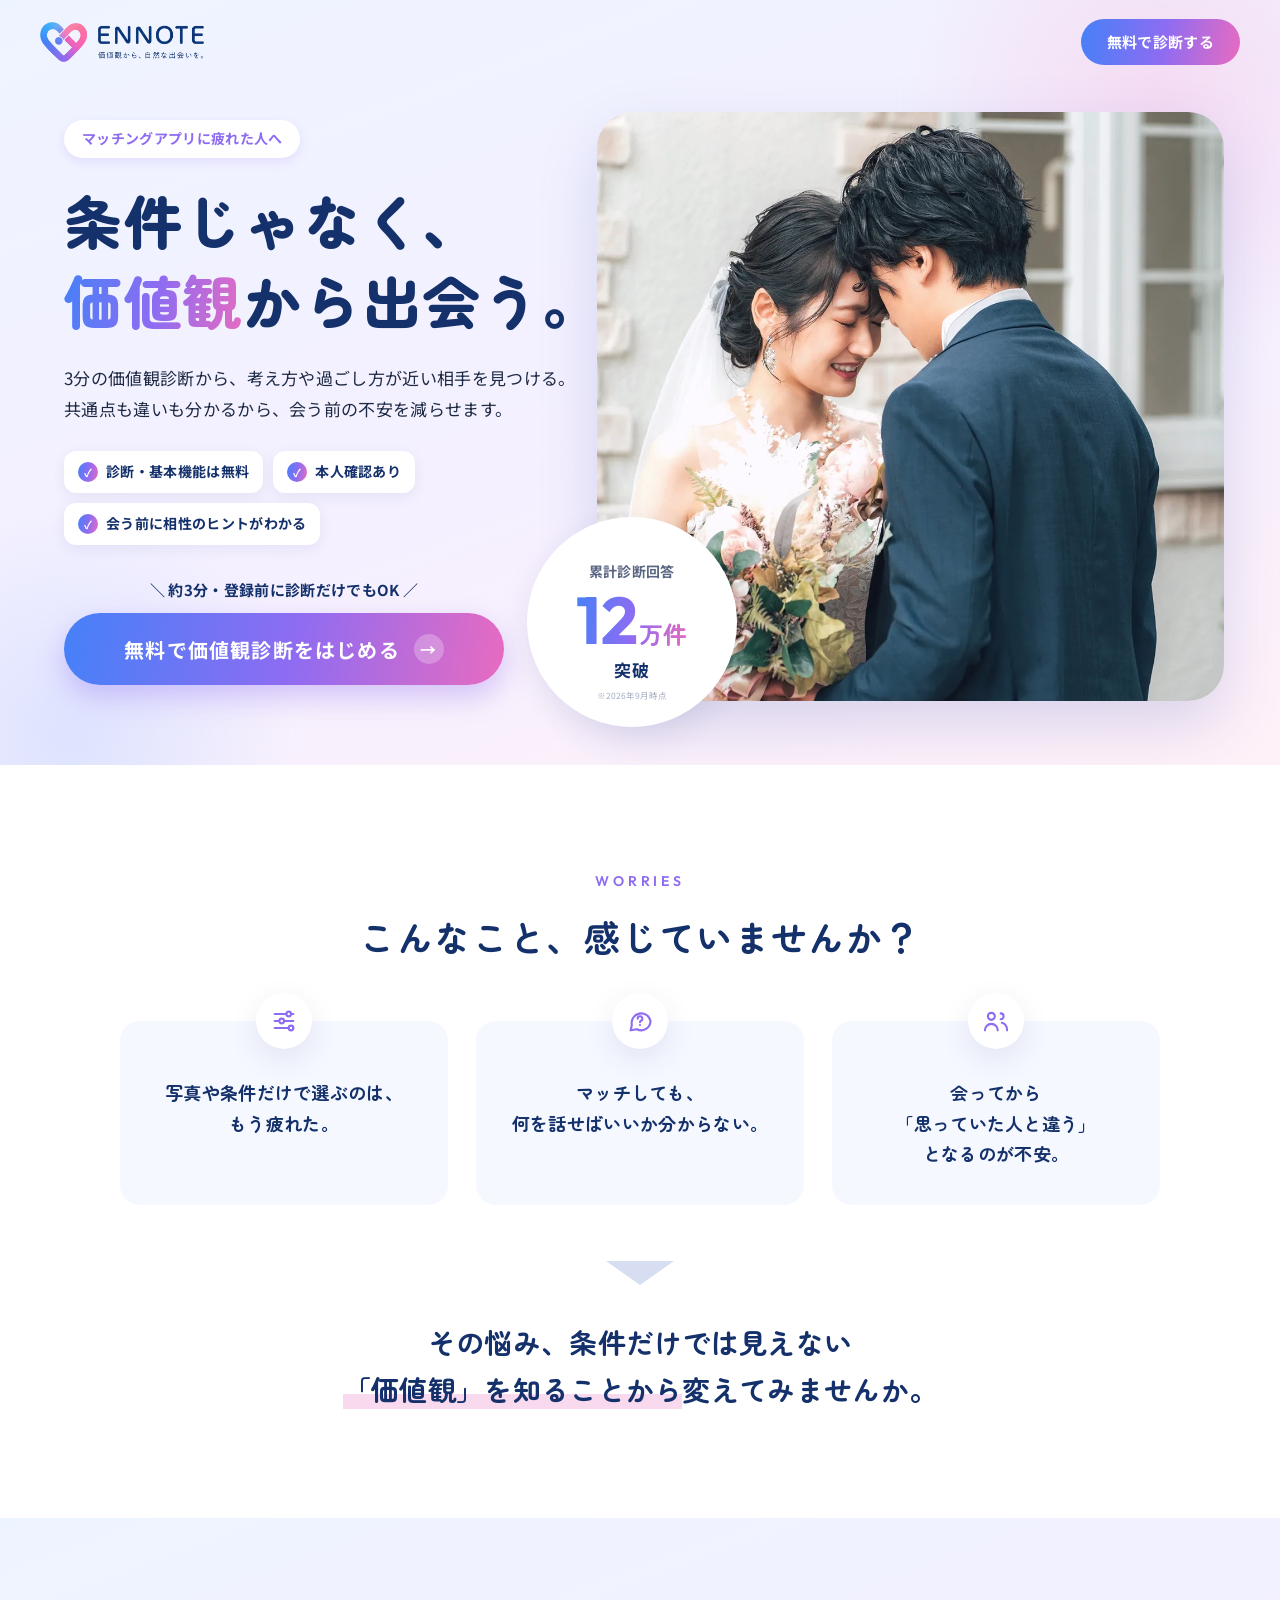
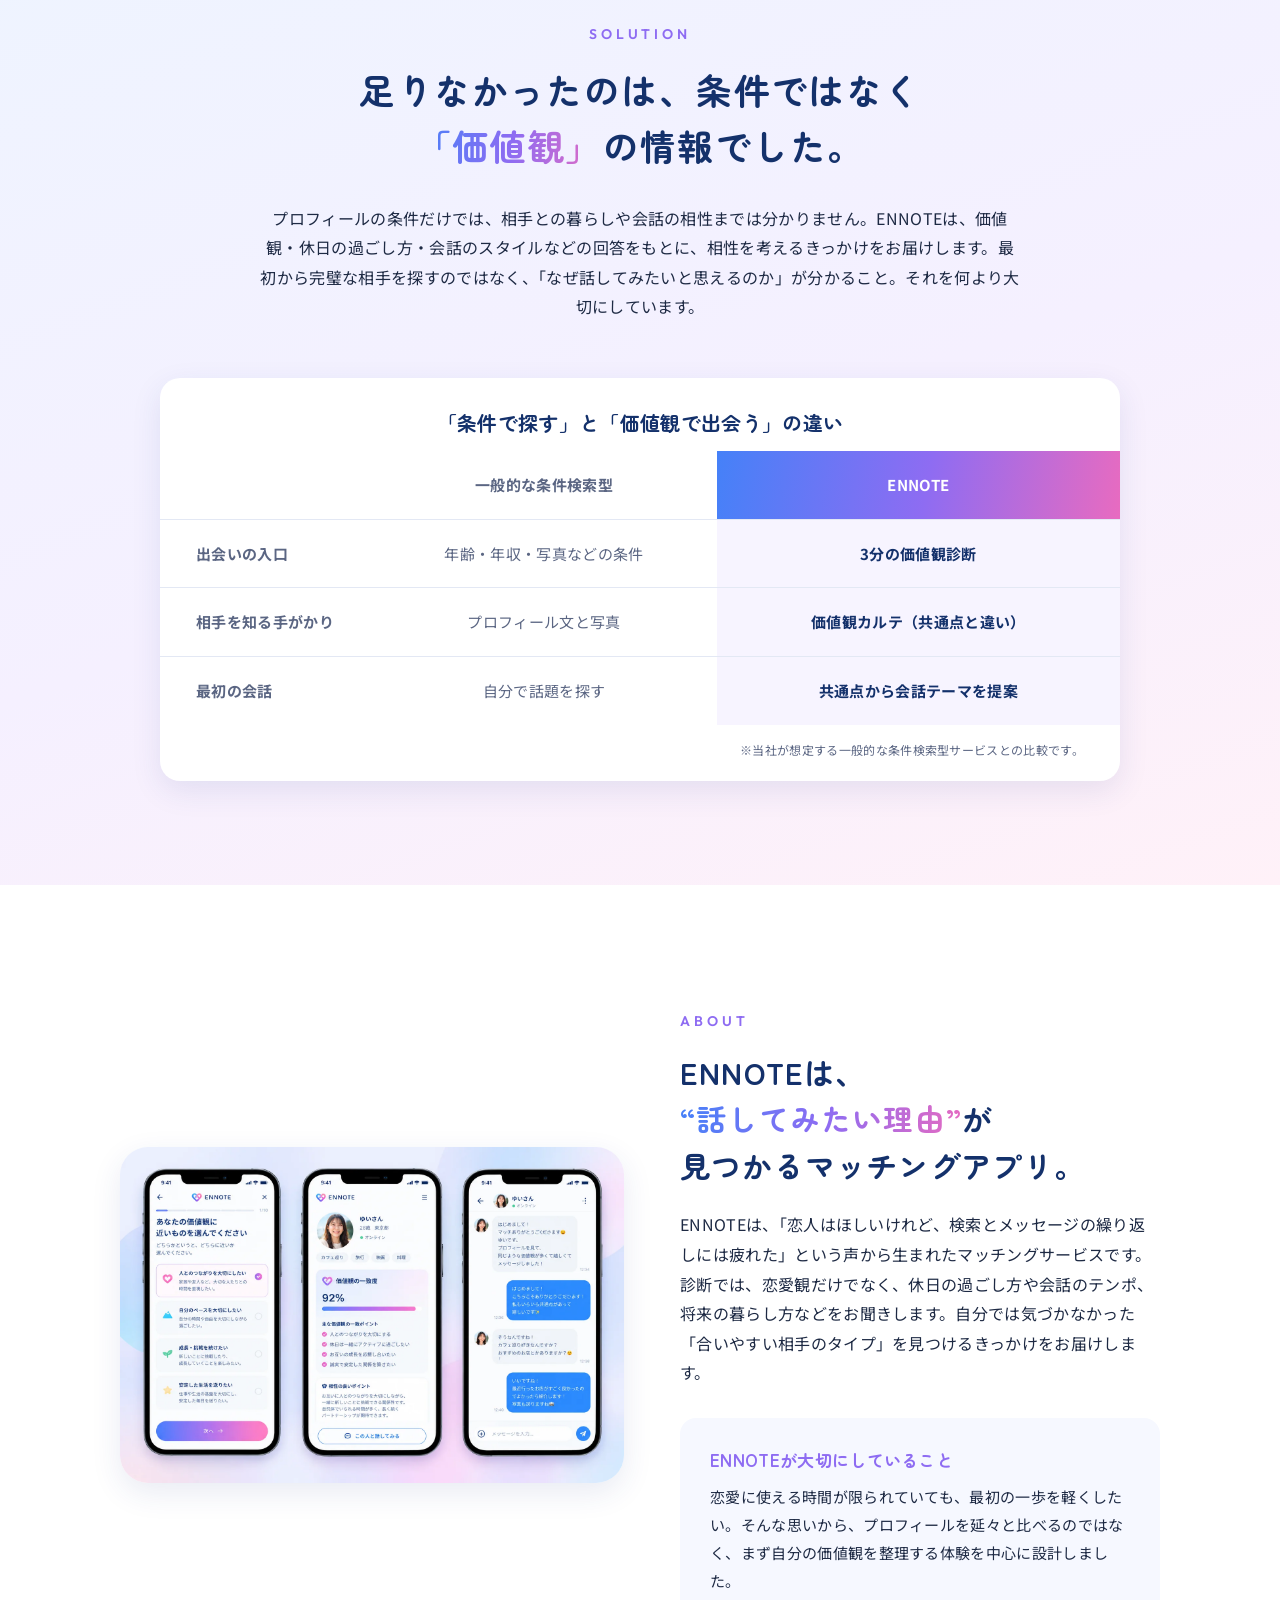
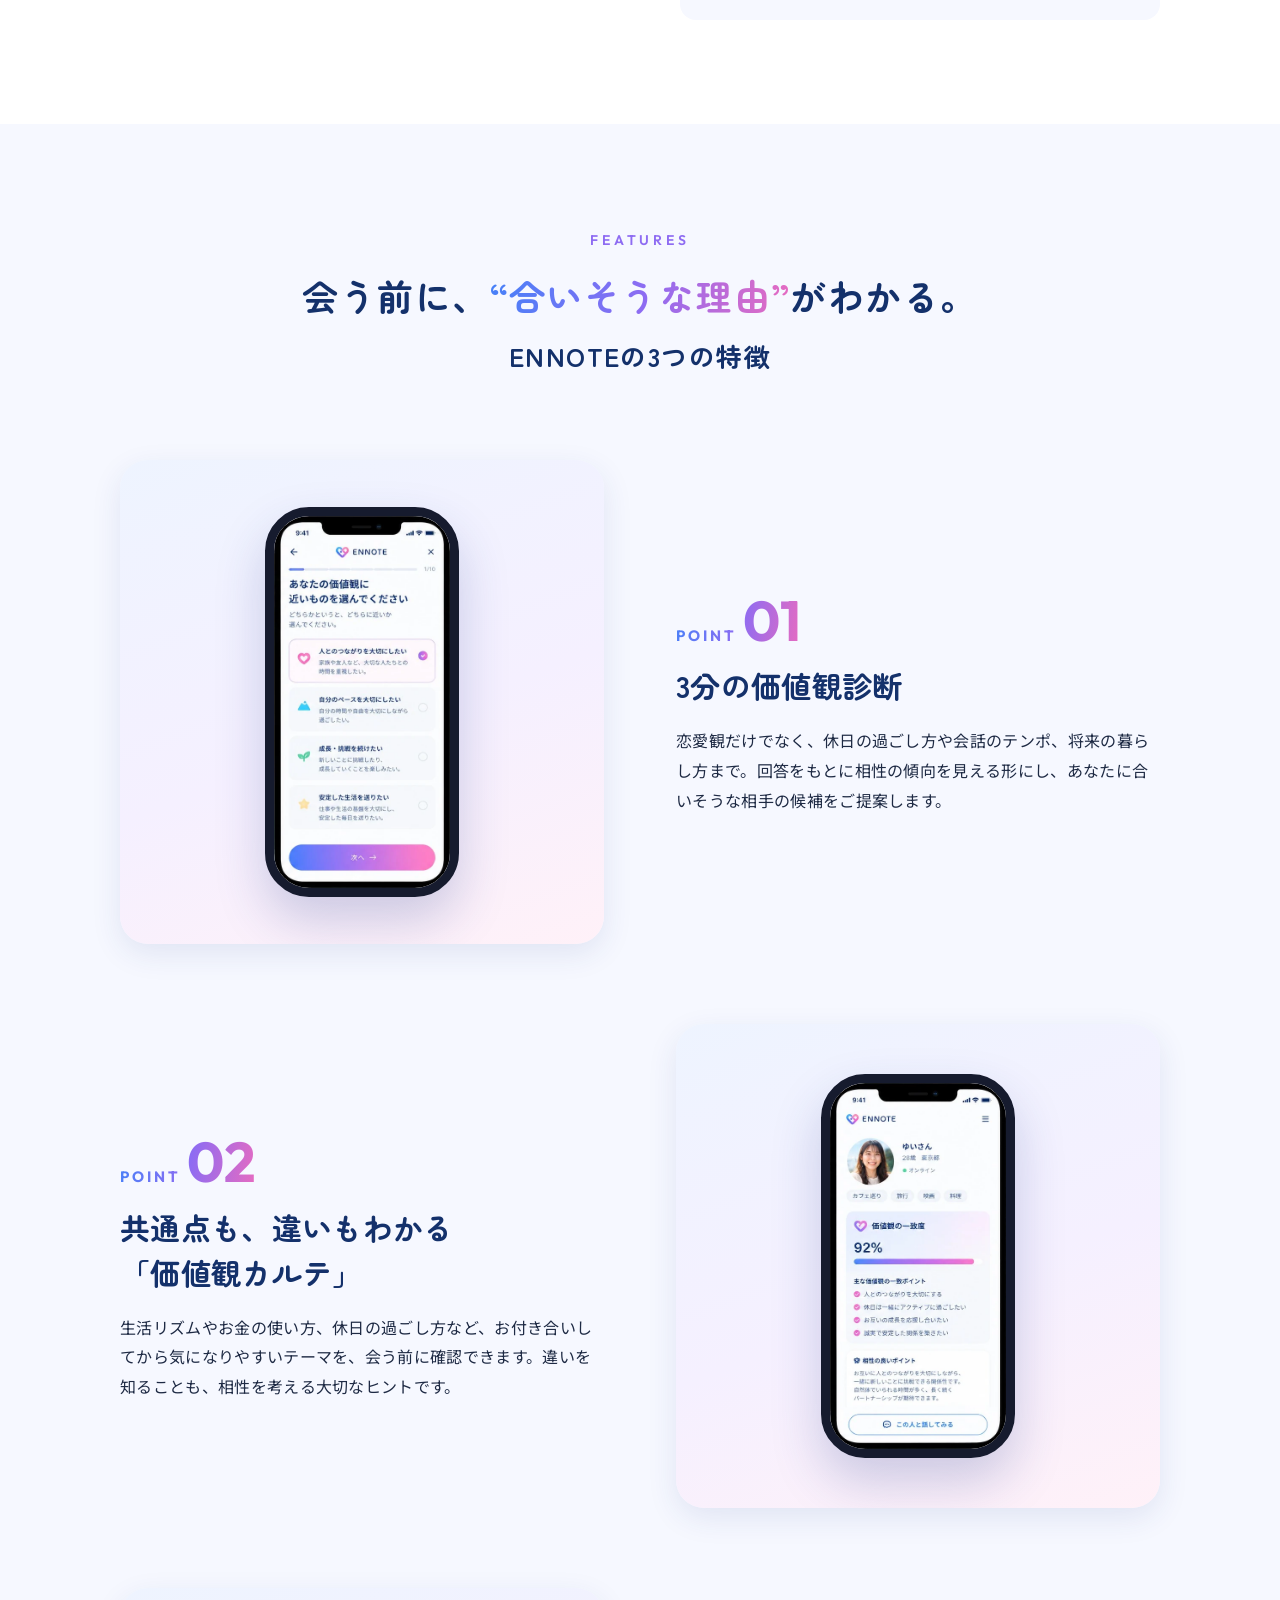
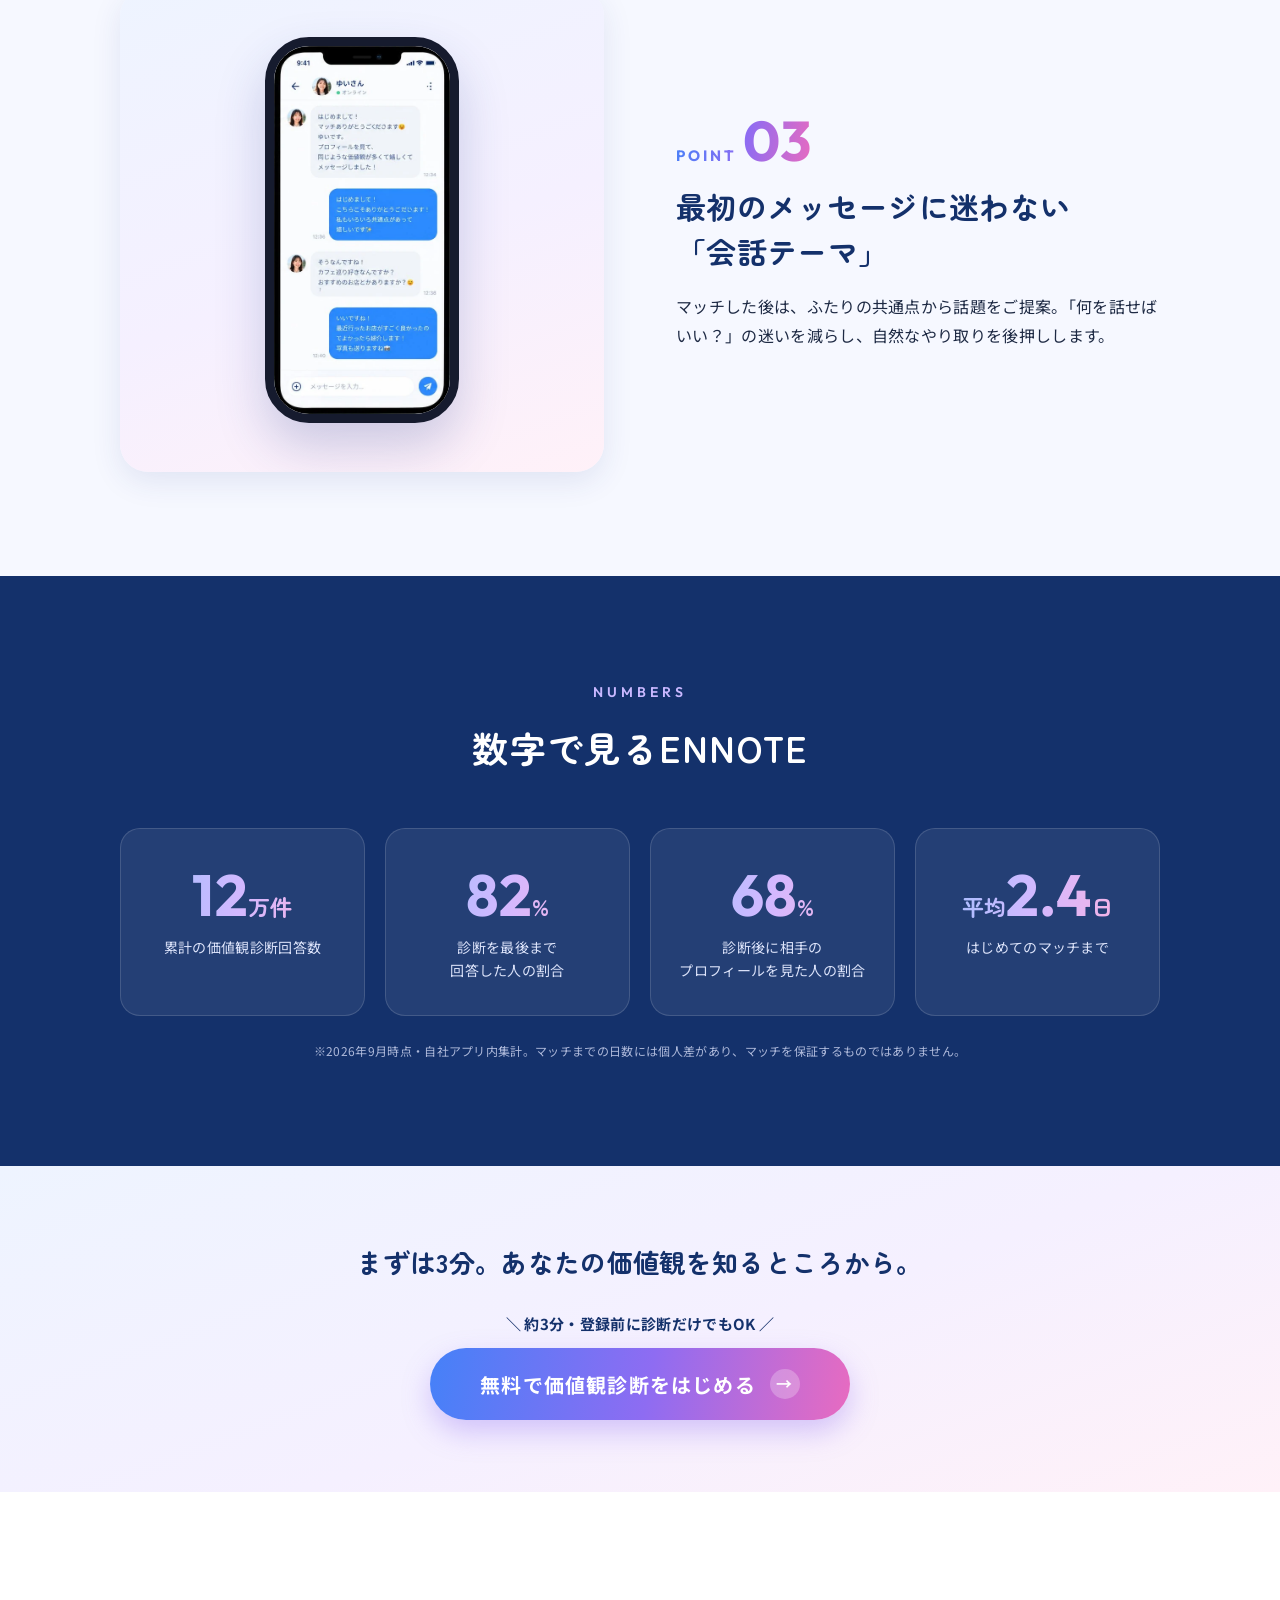
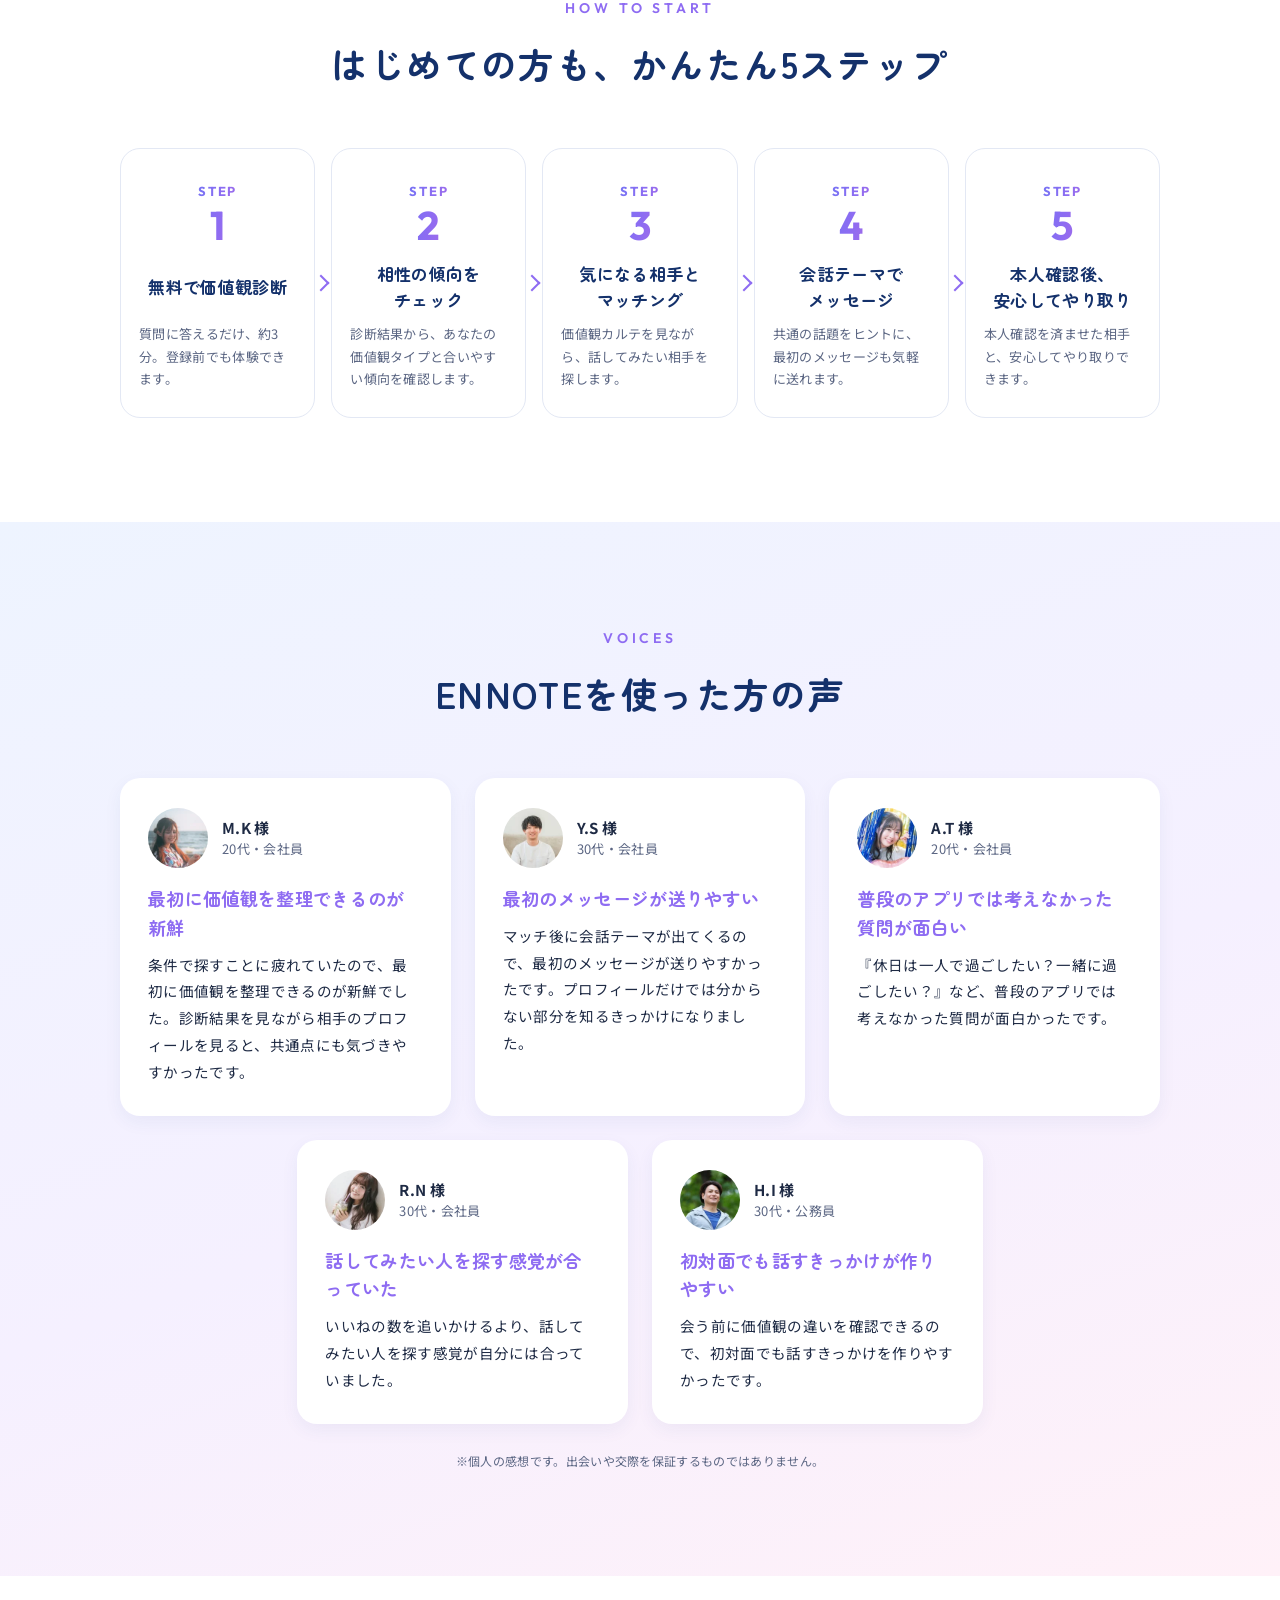
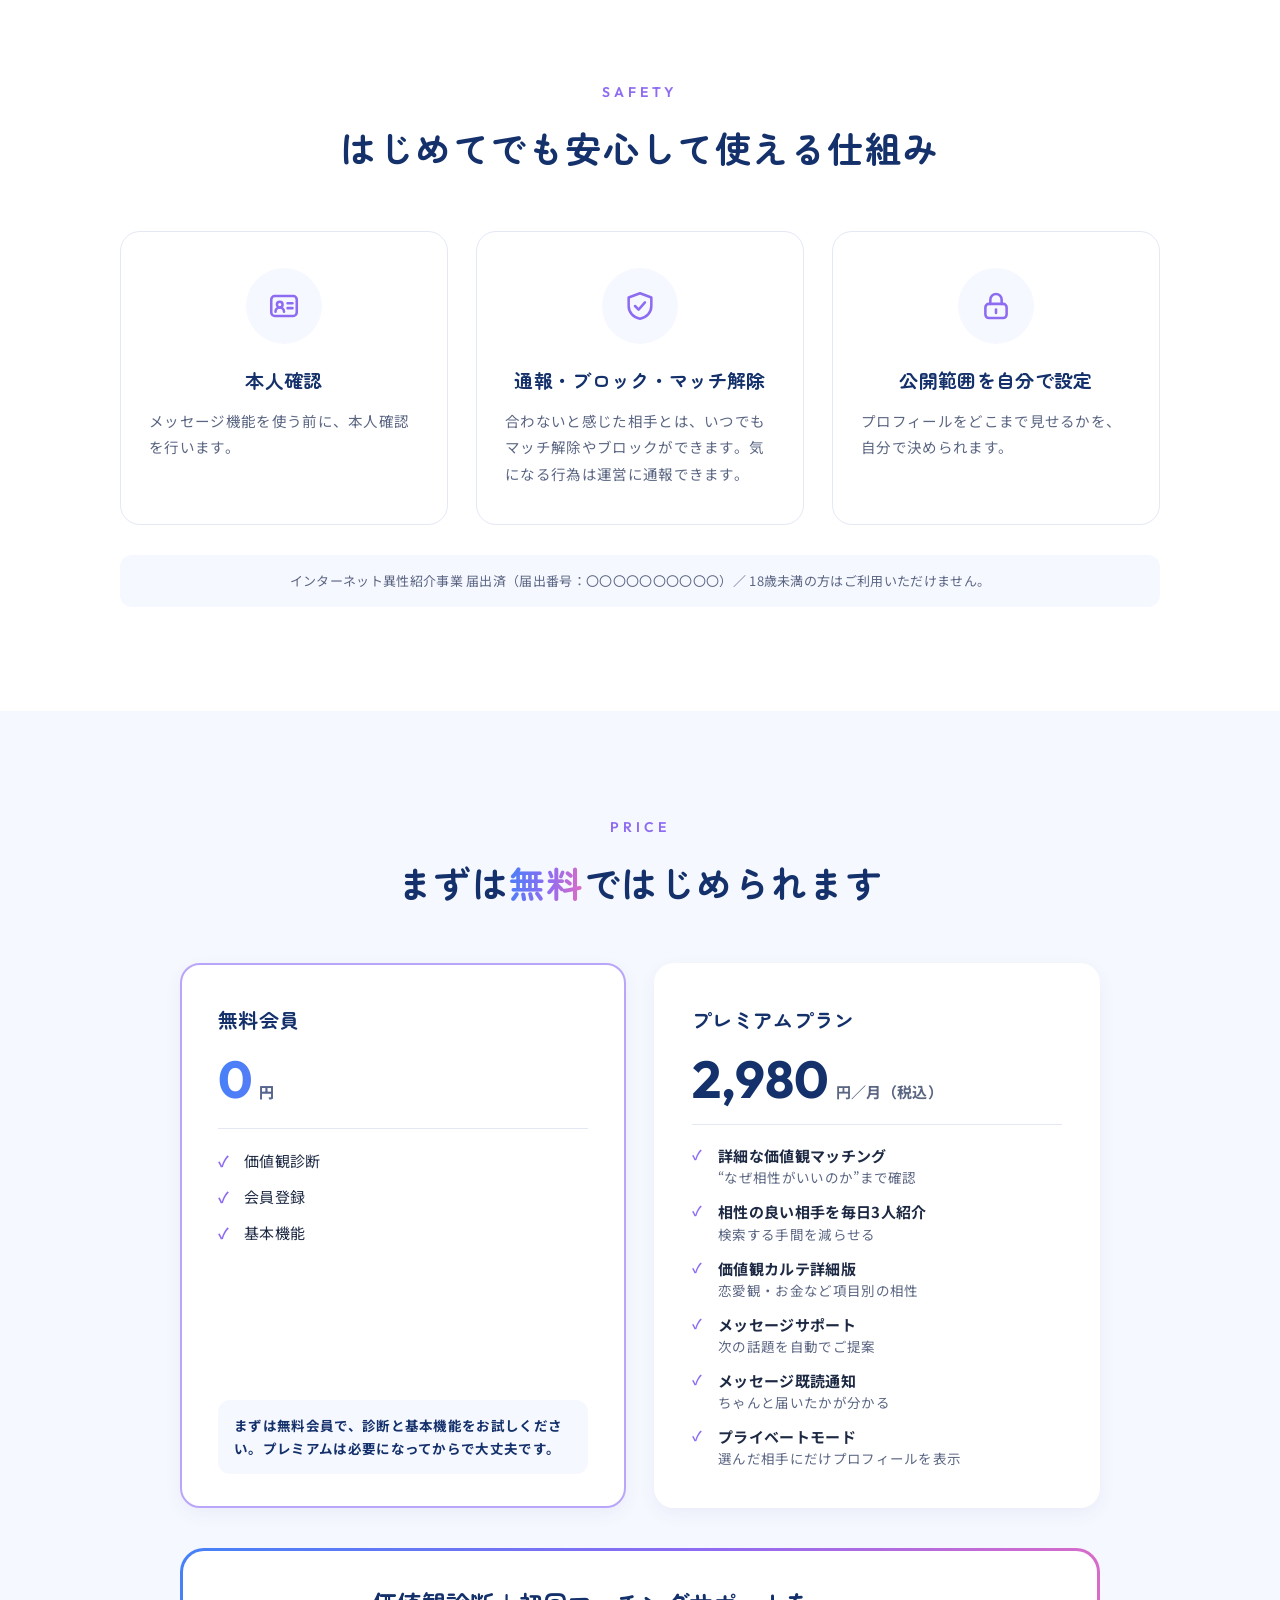
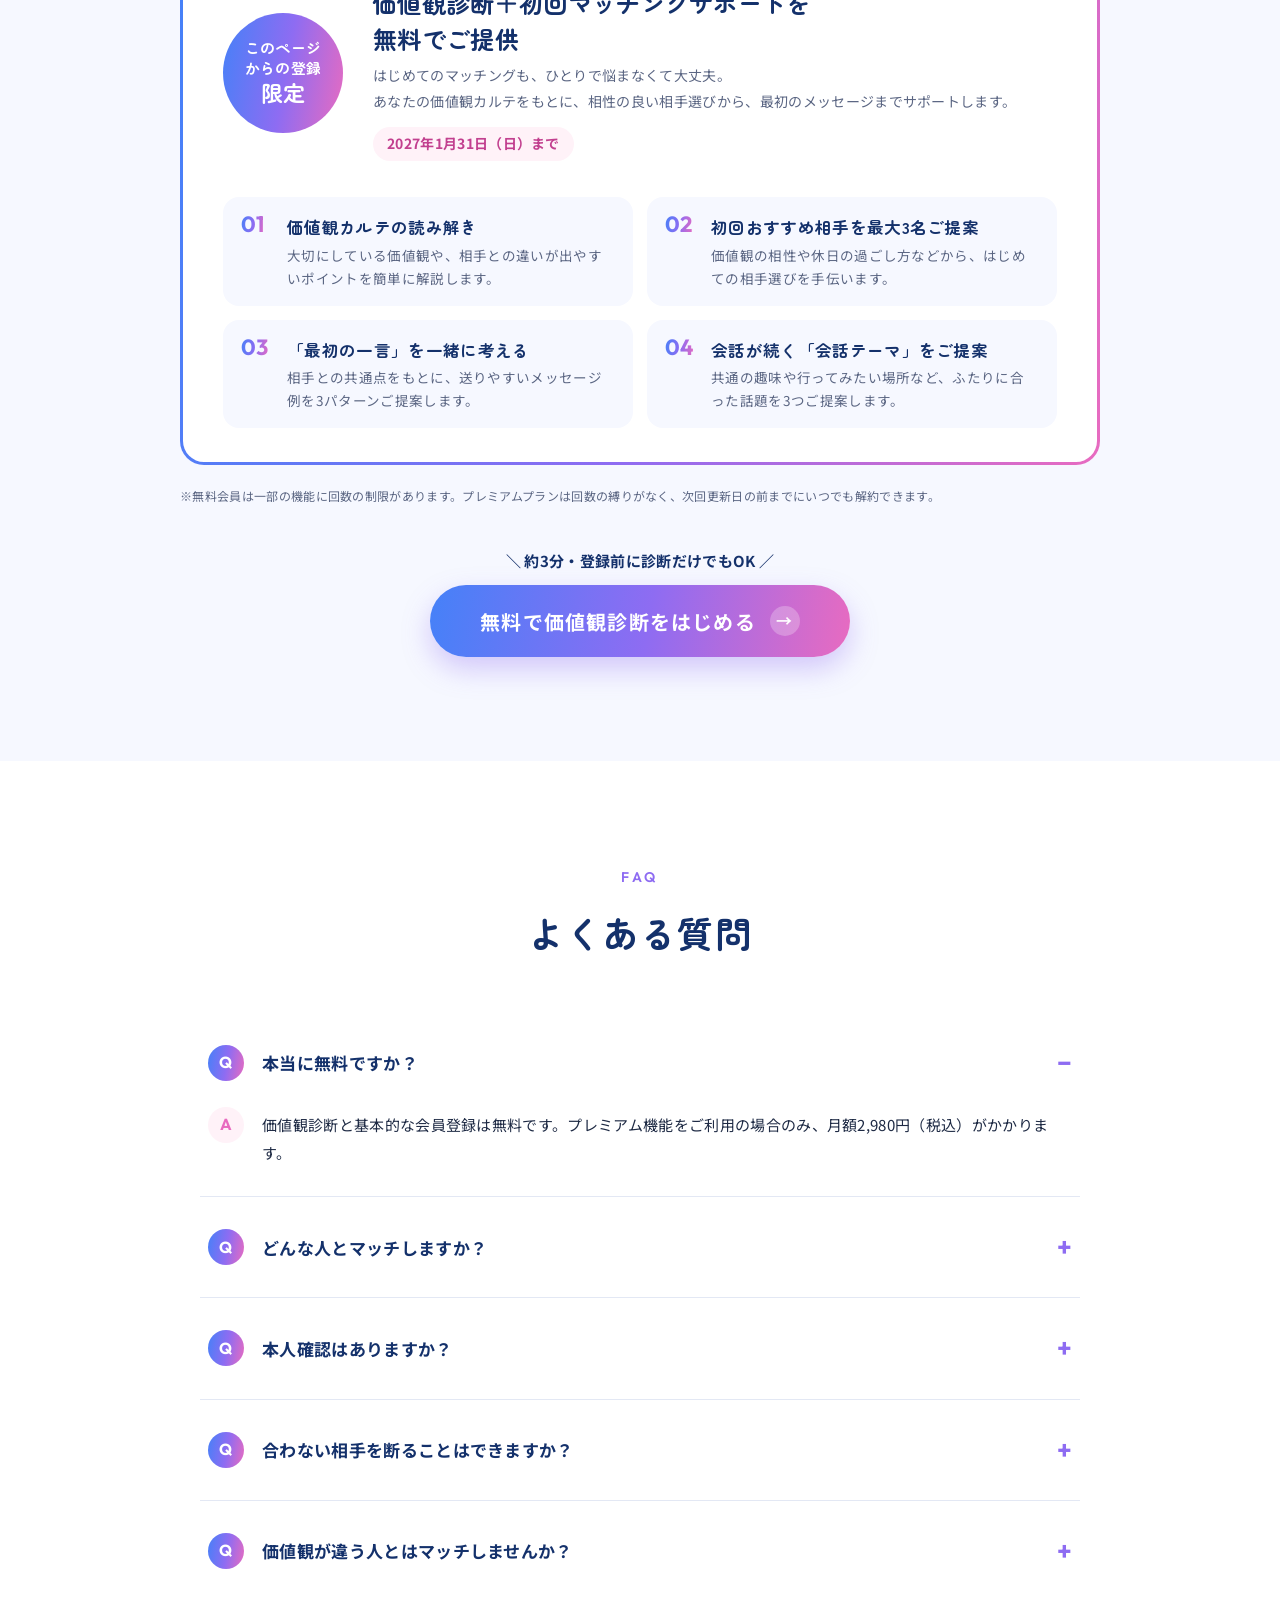
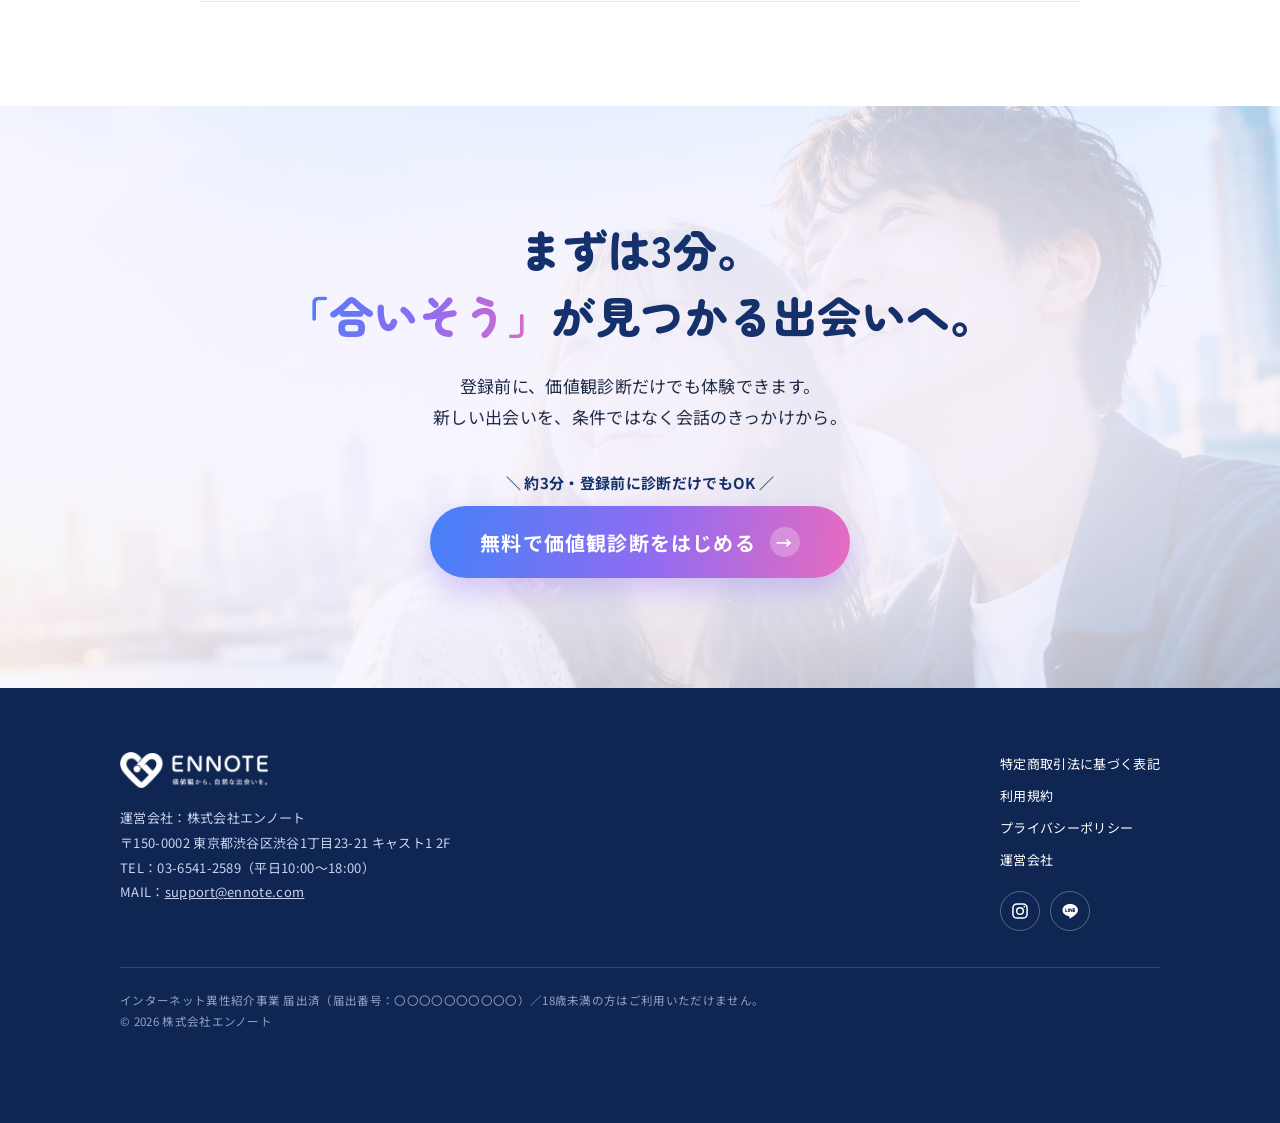
==== commit 938c91be: "change main-v" ====
--- a/index.html
+++ b/index.html
@@ -21,8 +21,8 @@
       property="og:description"
       content="3分の価値観診断から、考え方や過ごし方が近い相手を見つける。共通点も違いも分かるから、会う前の不安を減らせます。"
     />
-    <meta property="og:url" content="/lp/" />
-    <meta property="og:image" content="/lp/assets/img/ogp.jpg" />
+    <meta property="og:url" content="https://ennote.com/lp/" />
+    <meta property="og:image" content="https://ennote.com/lp/assets/img/ogp.jpg" />
     <meta property="og:image:width" content="1200" />
     <meta property="og:image:height" content="630" />
     <meta name="twitter:card" content="summary_large_image" />
@@ -139,7 +139,7 @@
     <header class="hdr" id="top">
       <div class="wrap">
         <a class="logo" href="#top"><img src="assets/img/logo.webp" alt="ENNOTE" width="164" height="40" /></a>
-        <a class="btn-s" href="#" data-cta="header">無料で診断する</a>
+        <a class="btn-s" href="https://ennote.com/diagnosis" data-cta="header">無料で診断する</a>
       </div>
     </header>
 
@@ -162,7 +162,7 @@
             </ul>
             <div class="cta" data-cta-area="fv">
               <span class="micro">＼ 約3分・登録前に診断だけでもOK ／</span
-              ><a class="btn" href="#" data-cta="fv"
+              ><a class="btn" href="https://ennote.com/diagnosis" data-cta="fv"
                 >無料で価値観診断をはじめる<span class="arw" aria-hidden="true">→</span></a
               >
             </div>
@@ -170,12 +170,12 @@
           <div class="photo">
             <div class="img">
               <picture
-                ><source media="(max-width:767px)" srcset="assets/img/hero_sp.webp" width="900" height="764" />
+                ><source media="(max-width:767px)" srcset="assets/img/hero_sp.webp" width="900" height="762" />
                 <img
                   src="assets/img/hero.webp"
-                  alt="水辺で笑い合う男女"
-                  width="1536"
-                  height="1024"
+                  alt="額を寄せ合って微笑むウェディング姿の二人"
+                  width="1125"
+                  height="1200"
                   fetchpriority="high"
               /></picture>
             </div>
@@ -404,7 +404,7 @@
           <p>まずは3分。<br class="sp" />あなたの価値観を知るところから。</p>
           <div class="cta">
             <span class="micro">＼ 約3分・登録前に診断だけでもOK ／</span
-            ><a class="btn" href="#" data-cta="middle"
+            ><a class="btn" href="https://ennote.com/diagnosis" data-cta="middle"
               >無料で価値観診断をはじめる<span class="arw" aria-hidden="true">→</span></a
             >
           </div>
@@ -649,7 +649,7 @@
           </p>
           <div class="cta">
             <span class="micro">＼ 約3分・登録前に診断だけでもOK ／</span
-            ><a class="btn" href="#" data-cta="price"
+            ><a class="btn" href="https://ennote.com/diagnosis" data-cta="price"
               >無料で価値観診断をはじめる<span class="arw" aria-hidden="true">→</span></a
             >
           </div>
@@ -710,14 +710,14 @@
       <!-- S13 最後の呼びかけ -->
       <section class="cl" id="closing">
         <div class="bg">
-          <img src="assets/img/hero.webp" alt="" width="1536" height="1024" loading="lazy" decoding="async" />
+          <img src="assets/img/closing_bg.webp" alt="" width="1536" height="1024" loading="lazy" decoding="async" />
         </div>
         <div class="wrap">
           <h2>まずは3分。<br /><span class="gtext">「合いそう」</span>が見つかる<br class="sp" />出会いへ。</h2>
           <p>登録前に、価値観診断だけでも体験できます。<br />新しい出会いを、条件ではなく会話のきっかけから。</p>
           <div class="cta" data-cta-area="closing">
             <span class="micro">＼ 約3分・登録前に診断だけでもOK ／</span
-            ><a class="btn" href="#" data-cta="closing"
+            ><a class="btn" href="https://ennote.com/diagnosis" data-cta="closing"
               >無料で価値観診断をはじめる<span class="arw" aria-hidden="true">→</span></a
             >
           </div>
@@ -744,15 +744,15 @@
             <!-- TODO：利用規約・プライバシーポリシー・運営会社のURLを確認 -->
             <ul>
               <li><a href="tokushoho.html">特定商取引法に基づく表記</a></li>
-              <li><a href="#" target="_blank" rel="noopener">利用規約</a></li>
-              <li><a href="#" target="_blank" rel="noopener">プライバシーポリシー</a></li>
-              <li><a href="#" target="_blank" rel="noopener">運営会社</a></li>
+              <li><a href="https://ennote.com/terms/" target="_blank" rel="noopener">利用規約</a></li>
+              <li><a href="https://ennote.com/privacy/" target="_blank" rel="noopener">プライバシーポリシー</a></li>
+              <li><a href="https://ennote.com/company/" target="_blank" rel="noopener">運営会社</a></li>
             </ul>
             <div class="sns">
-              <a href="https://www.instagram.com/" target="_blank" rel="noopener" aria-label="Instagram"
+              <a href="https://www.instagram.com/ennote.com/" target="_blank" rel="noopener" aria-label="Instagram"
                 ><svg aria-hidden="true"><use href="#i-ig" /></svg
               ></a>
-              <a href="https://lin.ee/" target="_blank" rel="noopener" aria-label="LINE公式アカウント"
+              <a href="https://lin.ee/ennote-example" target="_blank" rel="noopener" aria-label="LINE公式アカウント"
                 ><svg aria-hidden="true"><use href="#i-line" /></svg
               ></a>
             </div>
@@ -767,6 +767,8 @@
     </footer>
 
     <!-- S15 スマホ追従ボタン -->
-    <a class="spf" href="#" data-cta="sp_float" aria-hidden="true" tabindex="-1">無料で価値観診断をはじめる →</a>
+    <a class="spf" href="https://ennote.com/diagnosis" data-cta="sp_float" aria-hidden="true" tabindex="-1"
+      >無料で価値観診断をはじめる →</a
+    >
   </body>
 </html>
--- a/assets/css/style.css
+++ b/assets/css/style.css
@@ -61,7 +61,7 @@
 .fv::before{width:520px;height:520px;right:-140px;top:-160px;background:radial-gradient(circle,#F6C9E9 0%,rgba(246,201,233,0) 70%)}
 .fv::after{width:460px;height:460px;left:-160px;bottom:-200px;background:radial-gradient(circle,#C7D8FF 0%,rgba(199,216,255,0) 70%)}
 .fv .photo .img{position:absolute;inset:0}
-.fv .photo img{width:100%;height:100%;object-fit:cover;object-position:64% 30%}
+.fv .photo img{width:100%;height:100%;object-fit:cover;object-position:48% 30%}
 
 .fv .stat{position:absolute;z-index:3;left:-70px;bottom:-26px;width:210px;height:210px;border-radius:50%;background:#fff;box-shadow:var(--shadow);display:flex;flex-direction:column;align-items:center;justify-content:center;text-align:center}
 .fv .stat small{font-size:14px;font-weight:700;color:var(--sub)}
@@ -252,7 +252,7 @@
   .fv .photo{order:-1}
   .fv .photo{position:relative;width:auto;height:300px;margin:68px 16px 0;right:auto;top:auto;bottom:auto}
   .fv .photo .img{border-radius:24px}
-  .fv .photo img{object-position:55% 30%}
+  .fv .photo img{object-position:50% 30%}
   .fv .stat{width:118px;height:118px;left:auto;right:-6px;bottom:-34px}
   .fv .stat small{font-size:10px} .fv .stat b{font-size:38px} .fv .stat b span{font-size:14px} .fv .stat em{font-size:11px} .fv .stat i{font-size:6px;bottom:13px;transform:scale(.9)}
   .fv .copy{width:100%;padding:26px 20px 44px}
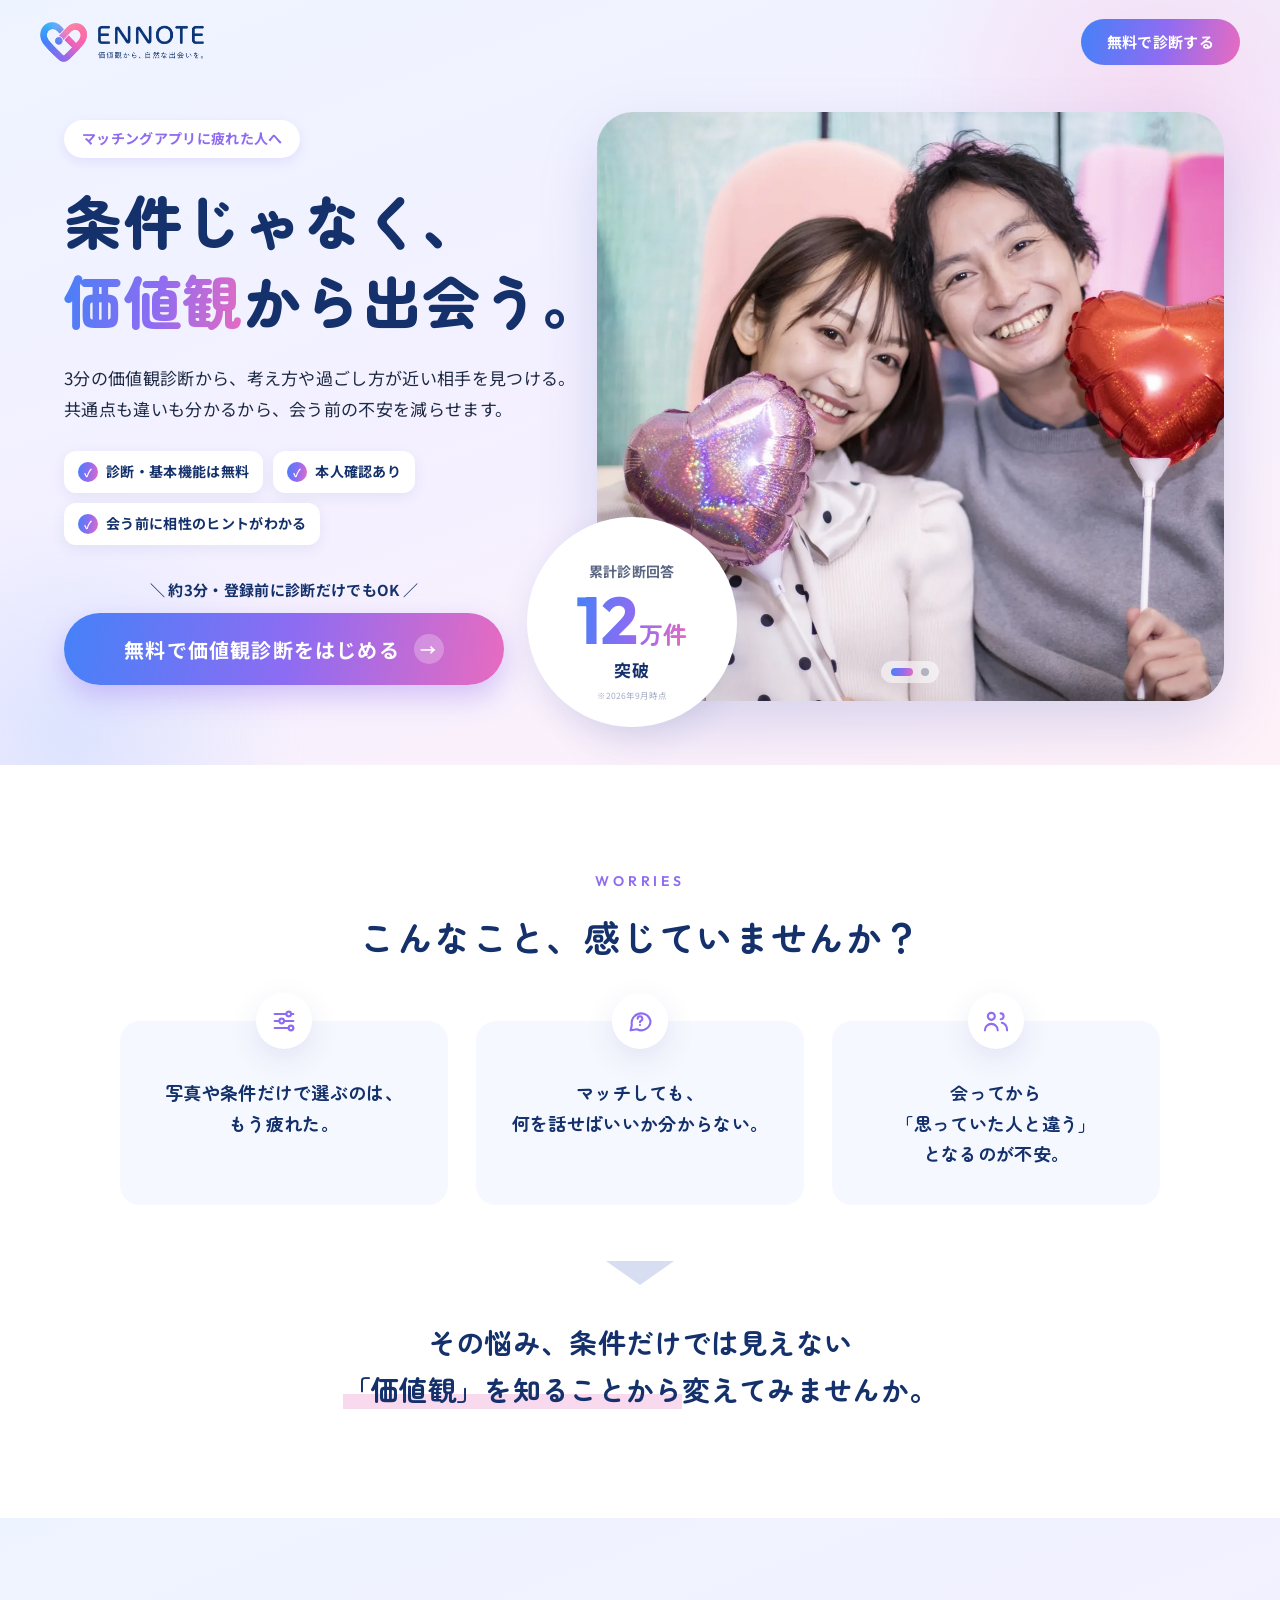
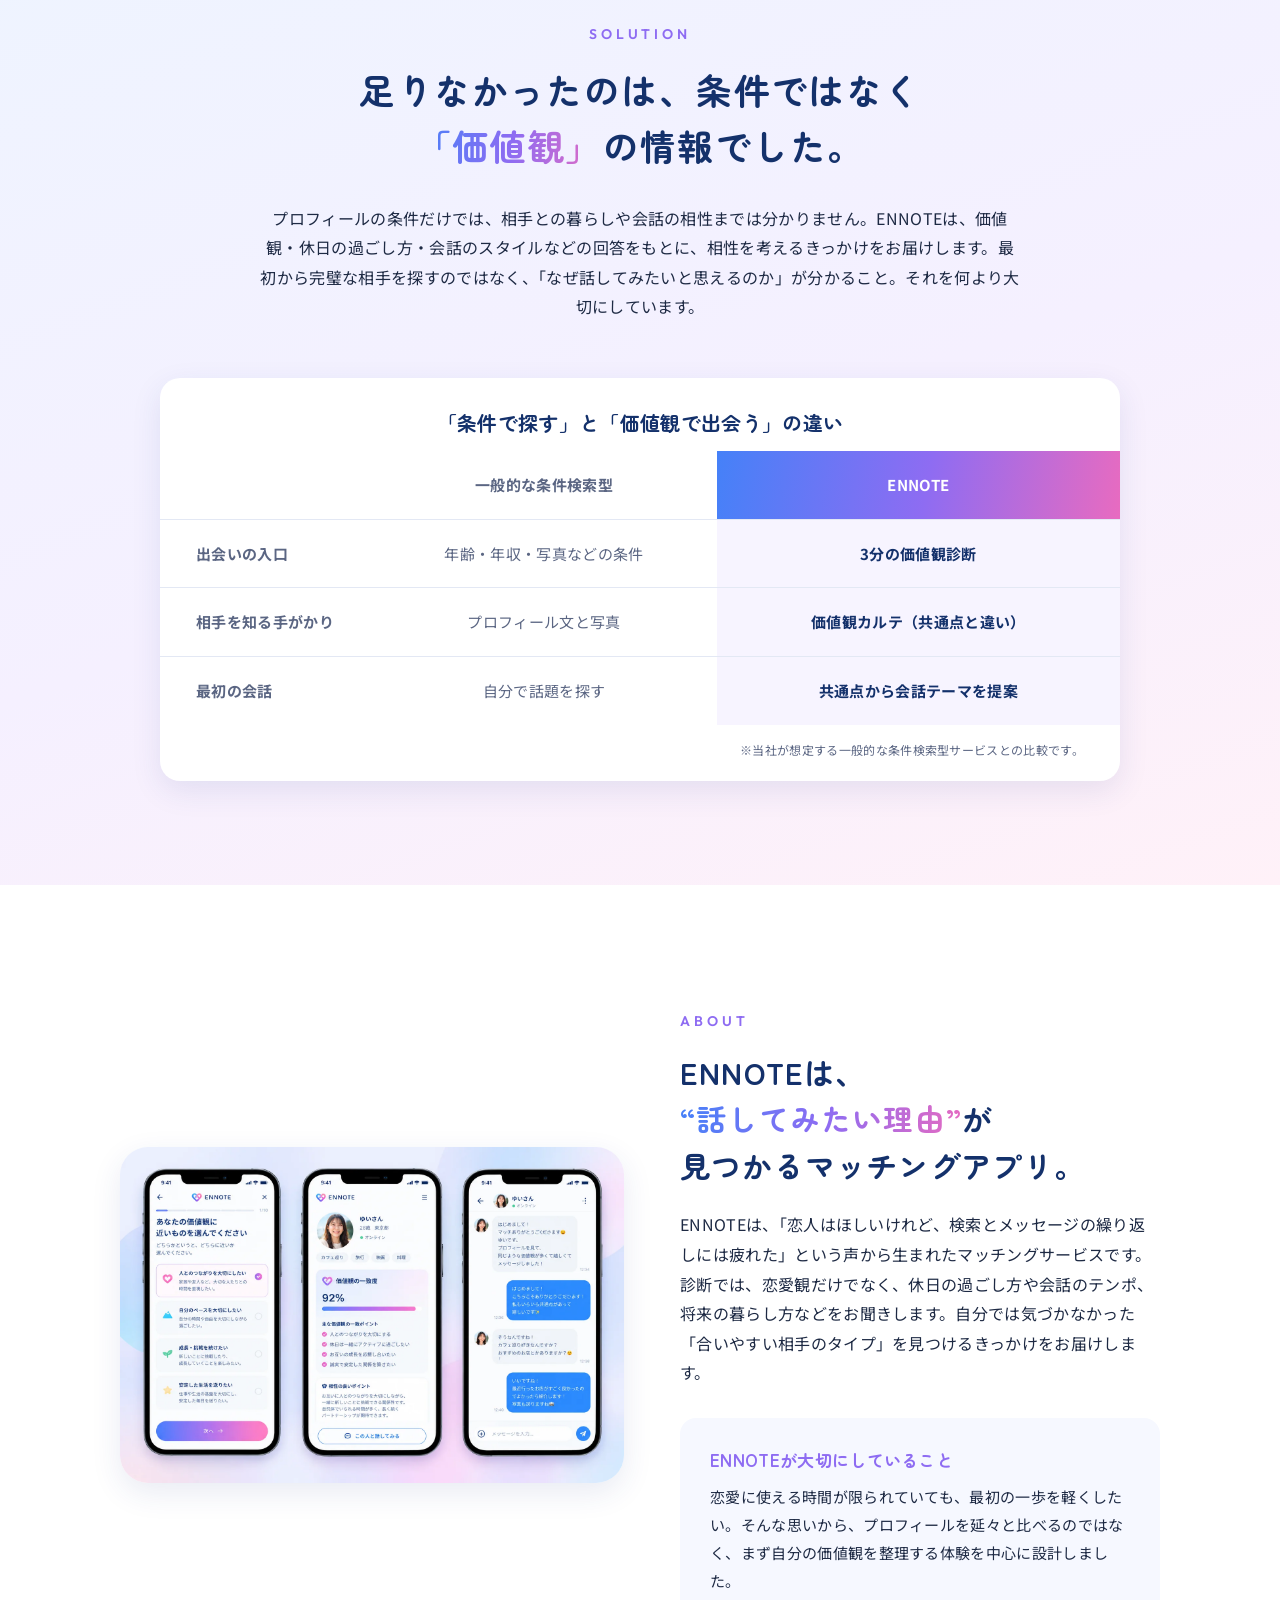
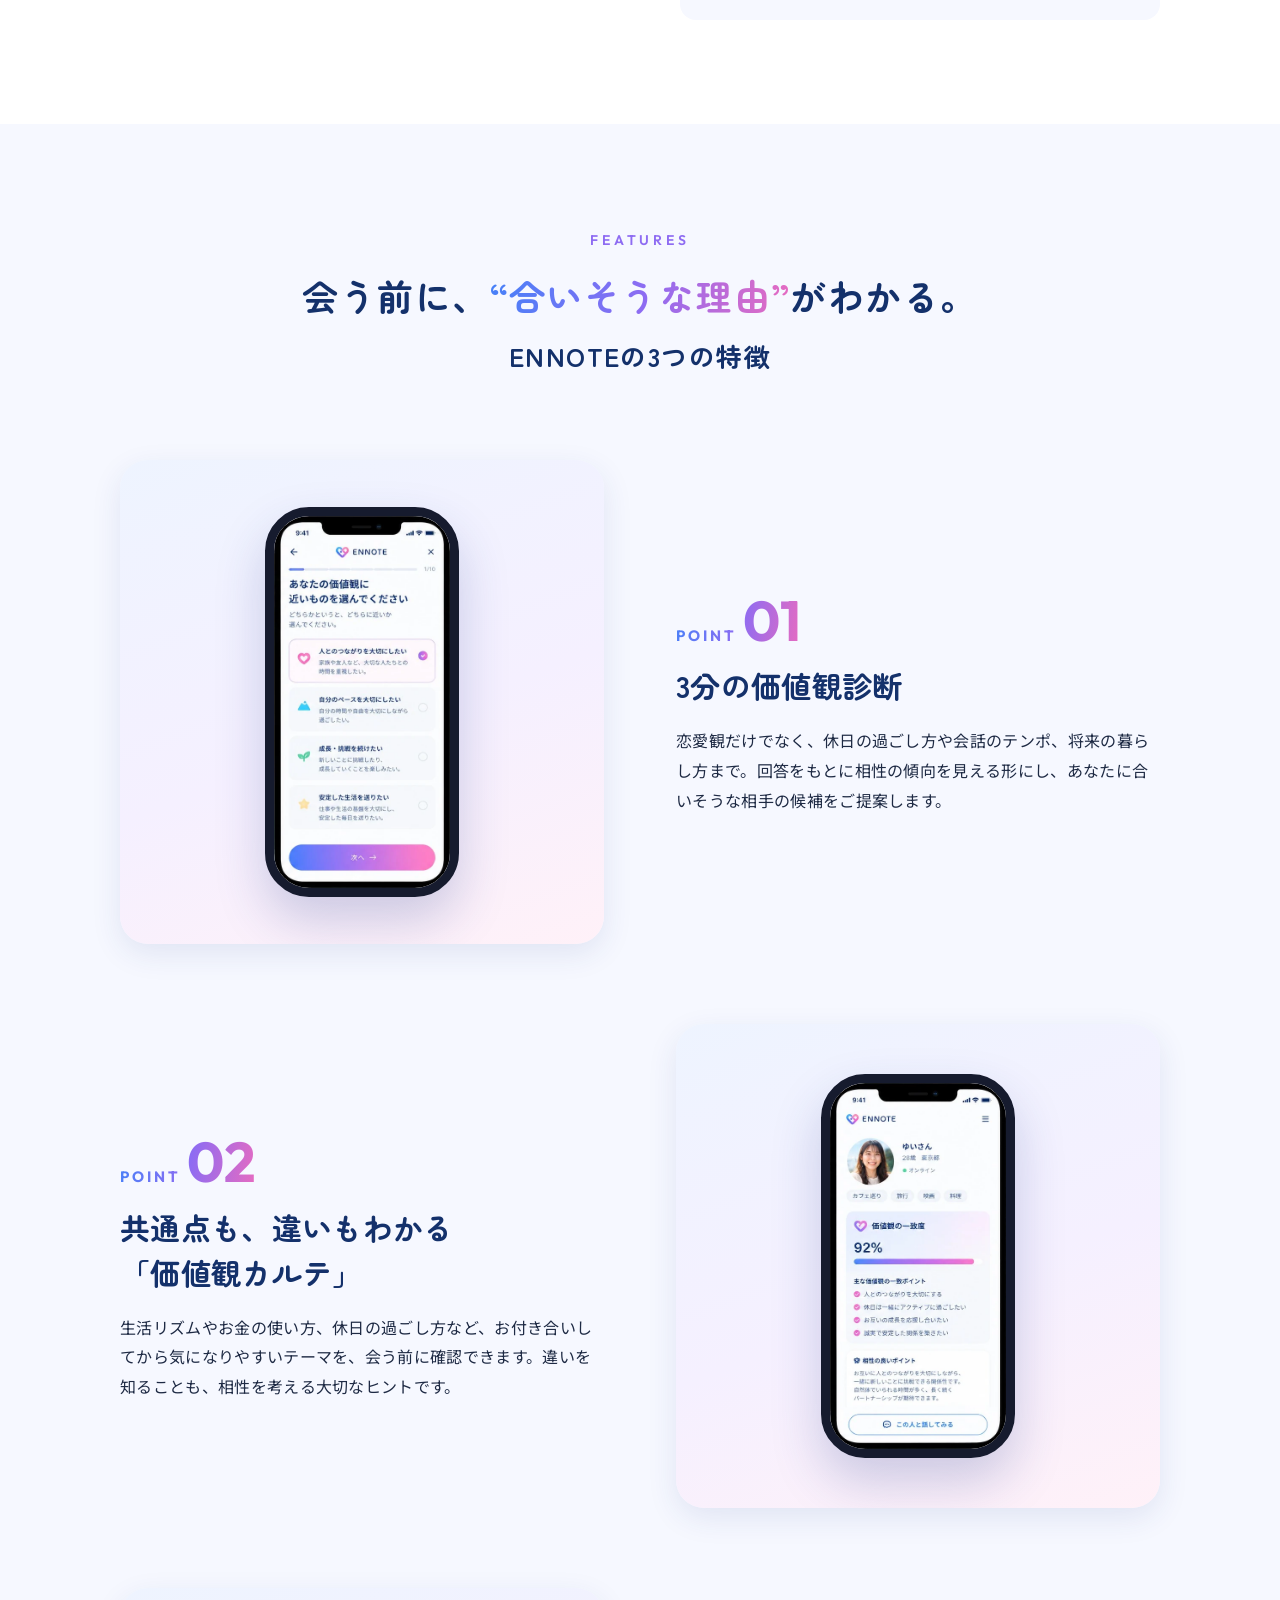
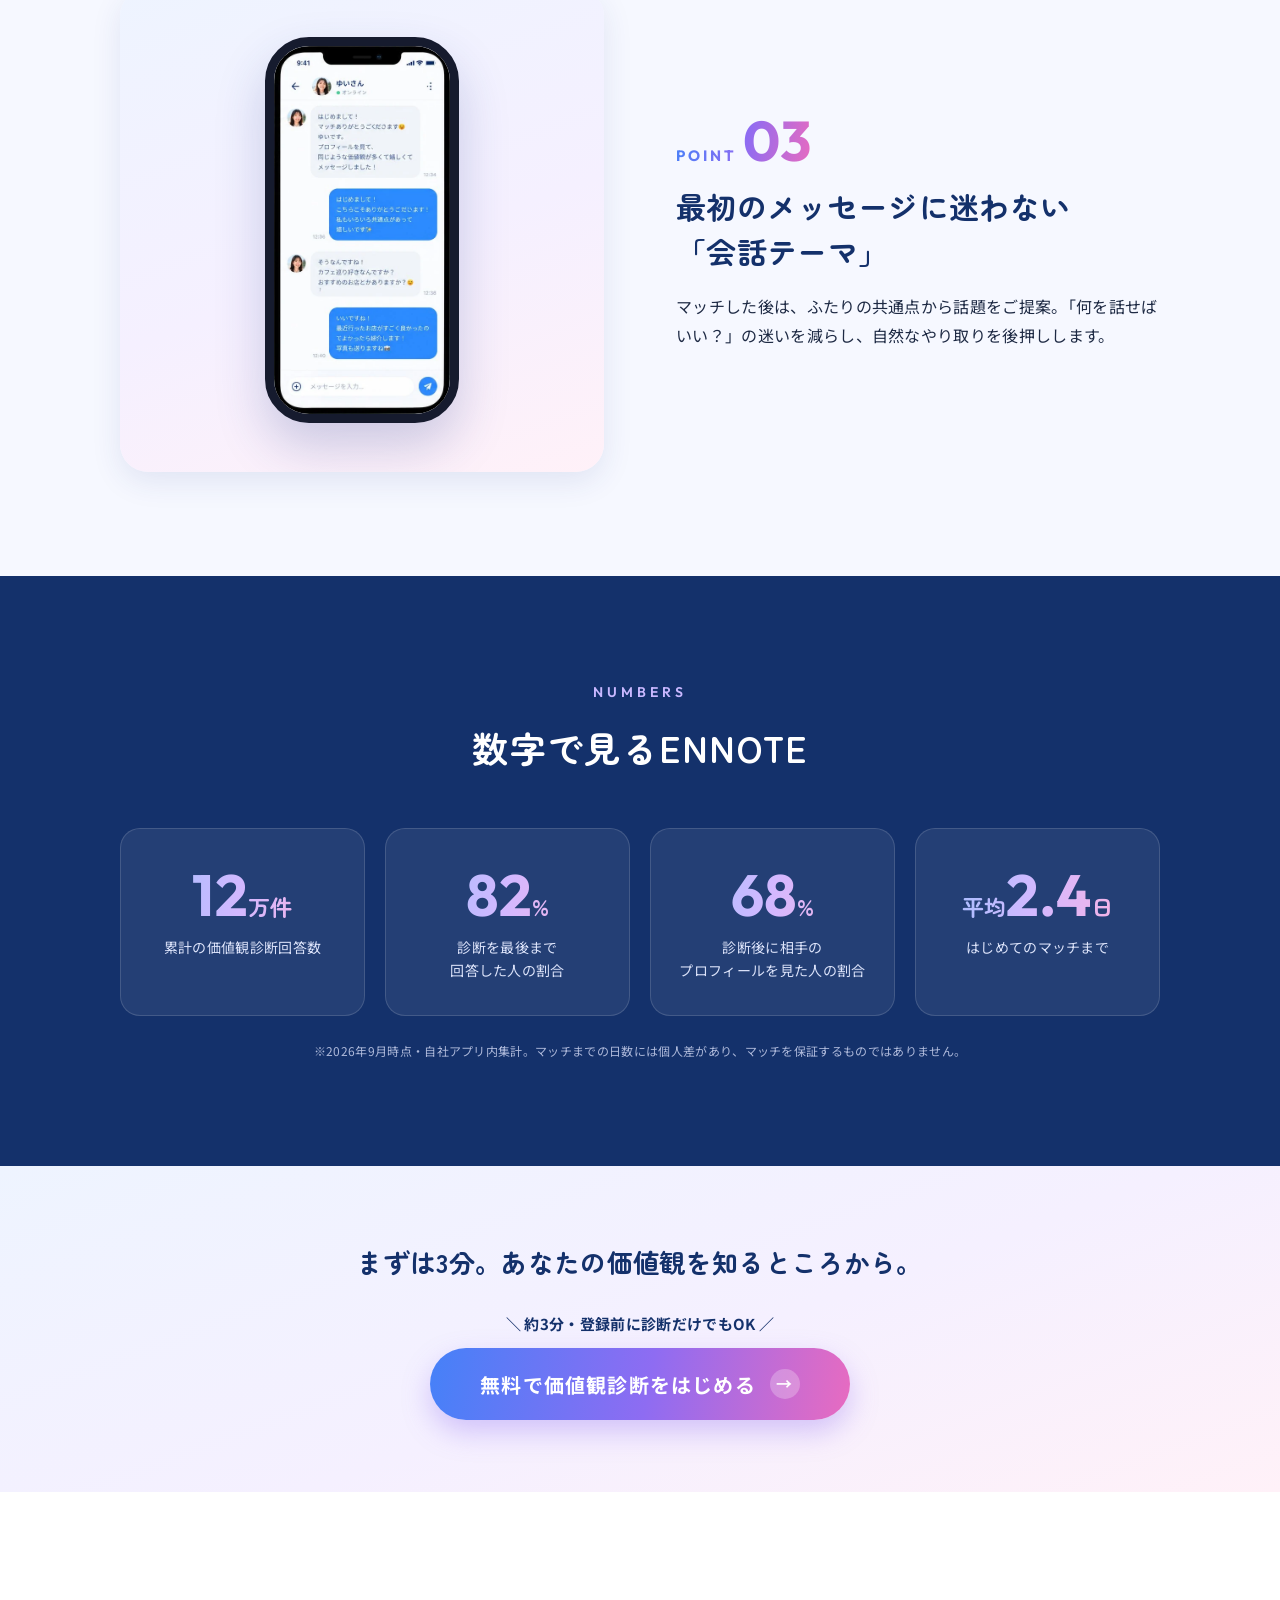
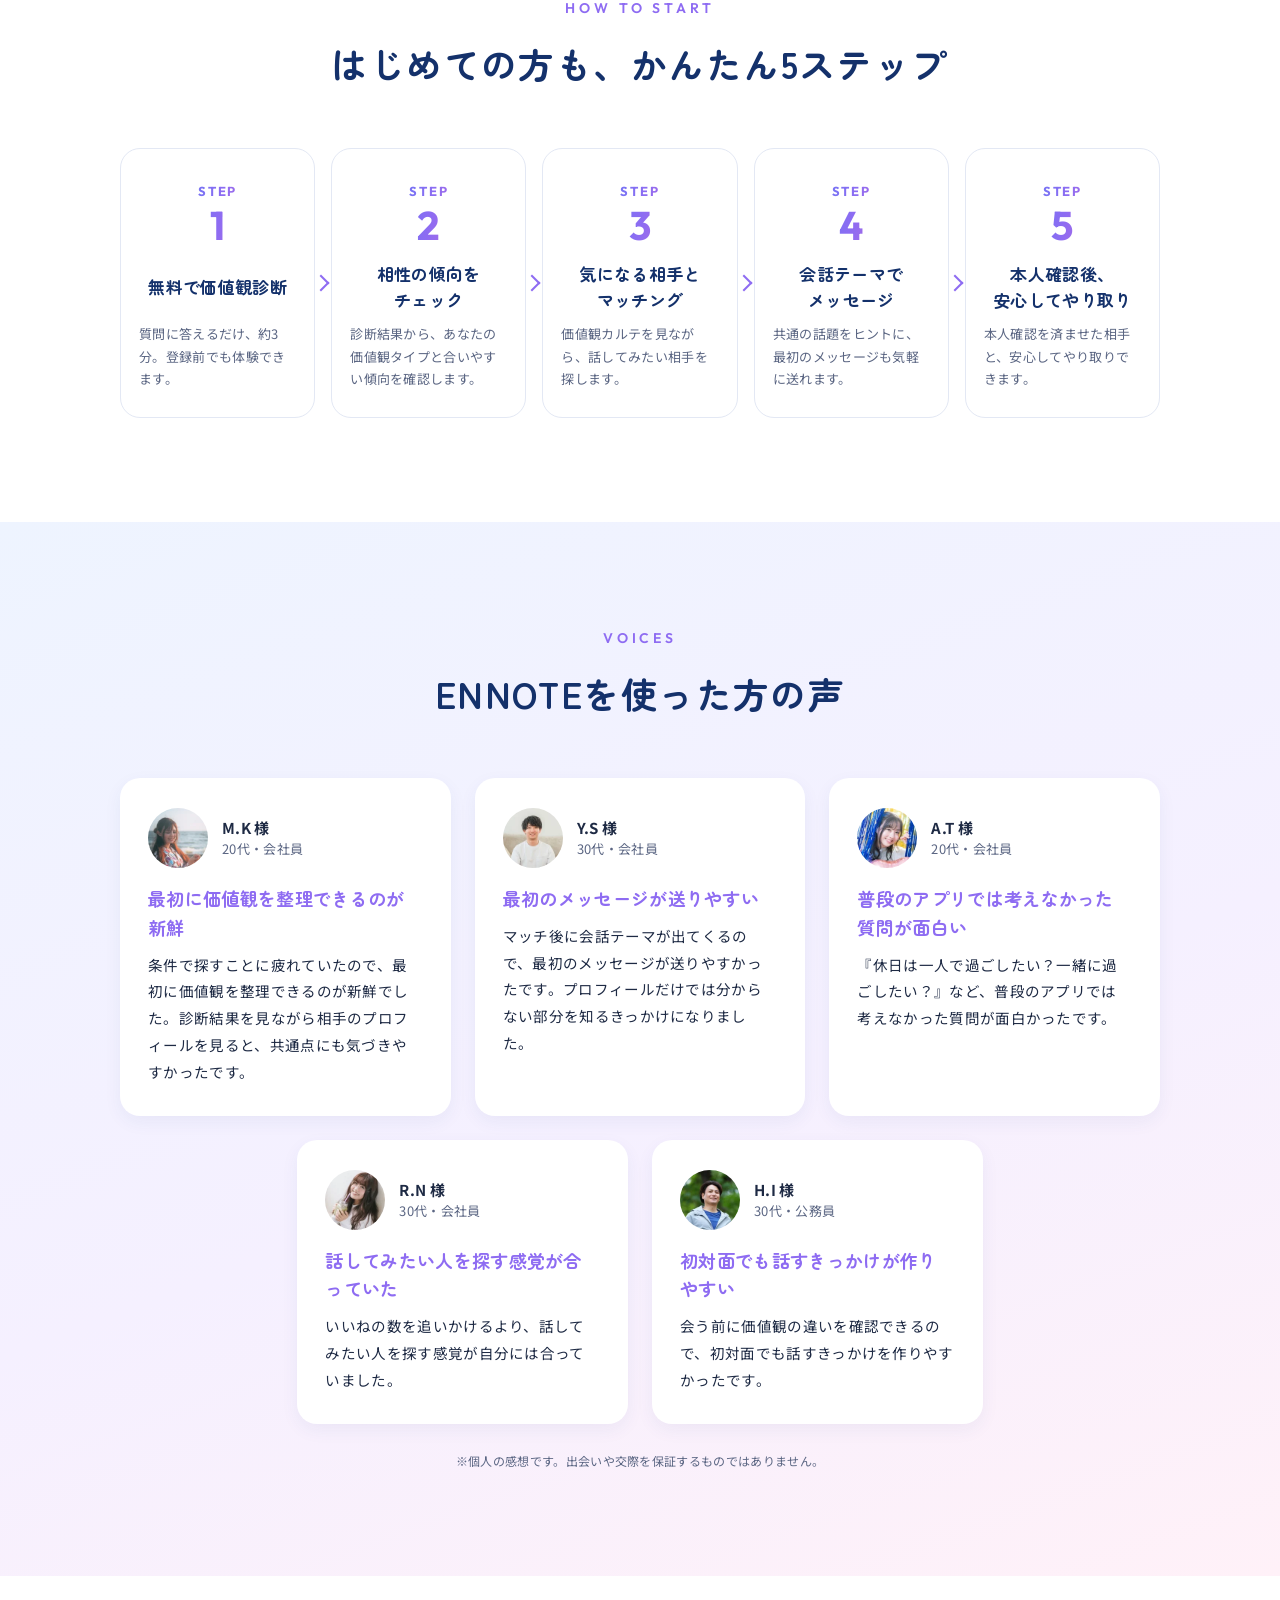
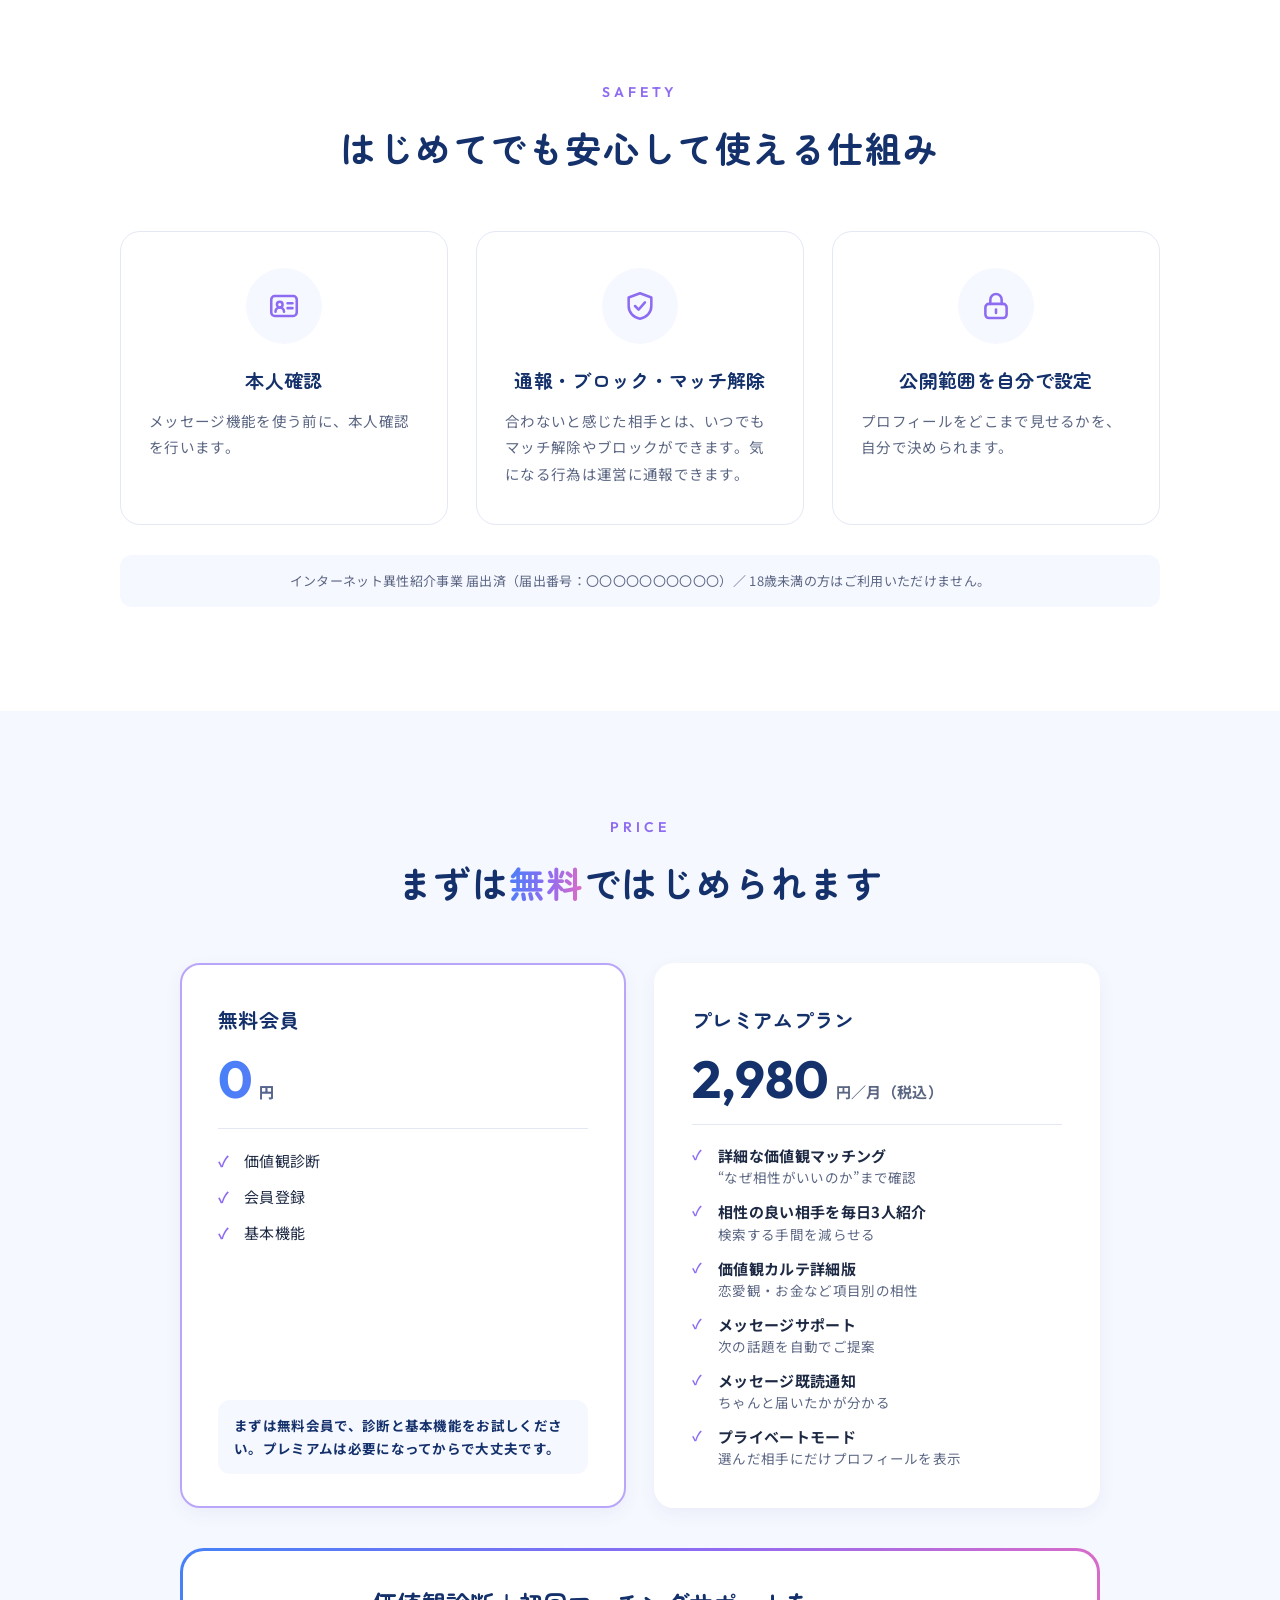
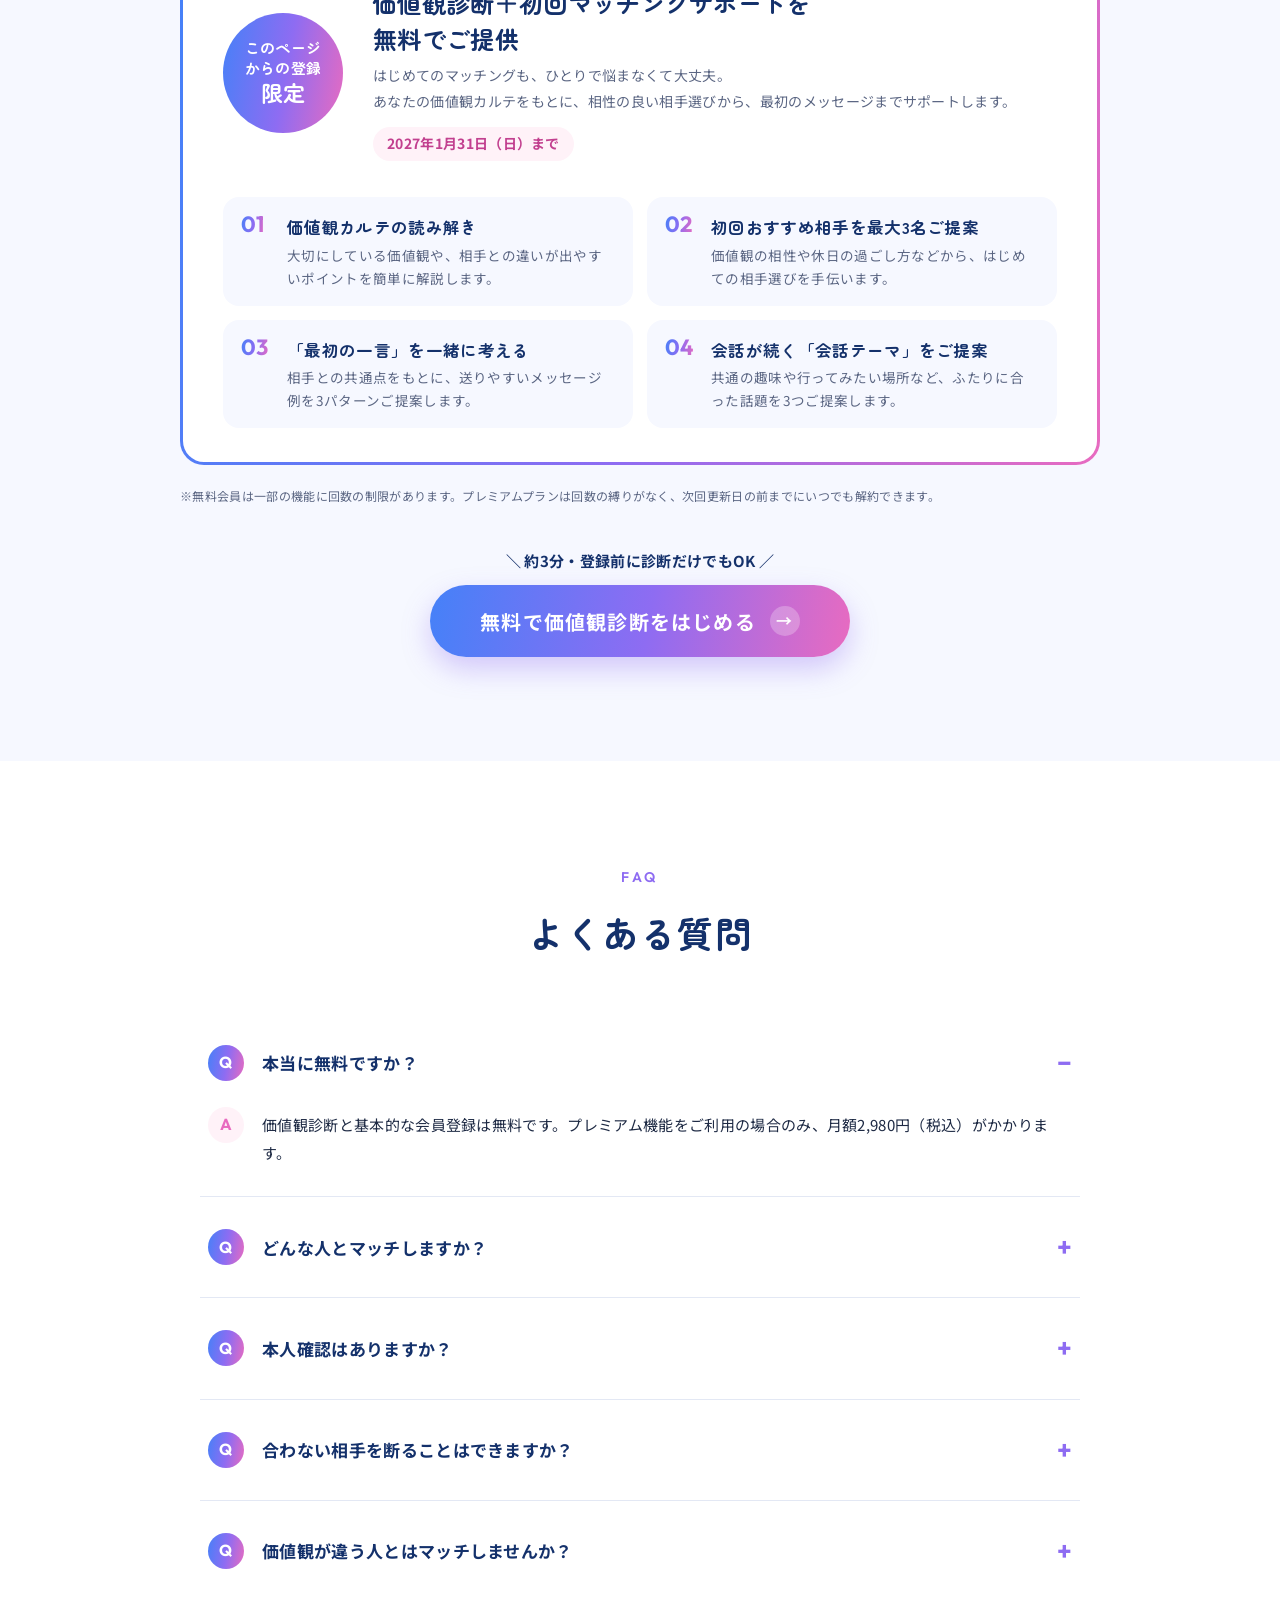
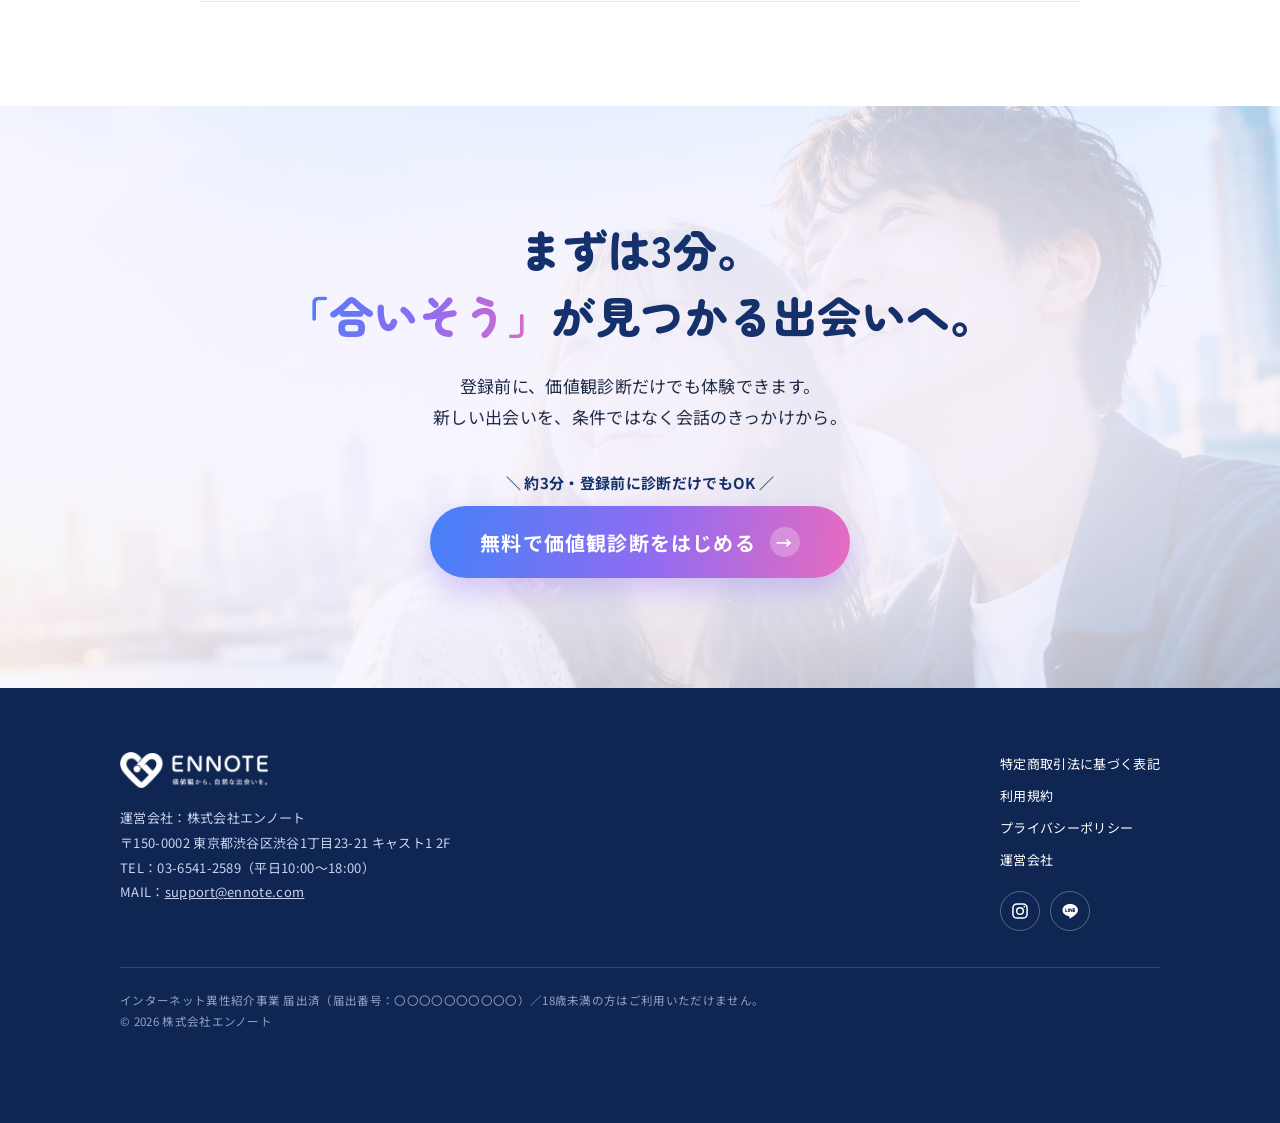
==== commit 6fff4b15: "slider" ====
--- a/index.html
+++ b/index.html
@@ -34,8 +34,8 @@
       rel="stylesheet"
       href="https://fonts.googleapis.com/css2?family=Noto+Sans+JP:wght@400;500;700&family=Zen+Maru+Gothic:wght@500;700;900&family=Outfit:wght@500;600;700&display=swap"
     />
-    <link rel="preload" as="image" href="assets/img/hero.webp" media="(min-width:768px)" />
-    <link rel="preload" as="image" href="assets/img/hero_sp.webp" media="(max-width:767px)" />
+    <link rel="preload" as="image" href="assets/img/hero1.webp" media="(min-width:768px)" />
+    <link rel="preload" as="image" href="assets/img/hero1_sp.webp" media="(max-width:767px)" />
     <link rel="stylesheet" href="assets/css/style.css" />
     <script src="assets/js/main.js" defer></script>
   </head>
@@ -168,16 +168,23 @@
             </div>
           </div>
           <div class="photo">
-            <div class="img">
-              <picture
-                ><source media="(max-width:767px)" srcset="assets/img/hero_sp.webp" width="900" height="762" />
-                <img
-                  src="assets/img/hero.webp"
-                  alt="額を寄せ合って微笑むウェディング姿の二人"
-                  width="1125"
-                  height="1200"
-                  fetchpriority="high"
-              /></picture>
+            <div class="img slider" data-slider aria-roledescription="カルーセル" aria-label="メインビジュアル">
+              <div class="slide s1 is-active" role="group" aria-roledescription="スライド" aria-label="1 / 2">
+                <picture
+                  ><source media="(max-width:767px)" srcset="assets/img/hero1_sp.webp" width="900" height="762" />
+                  <img src="assets/img/hero1.webp" alt="ハートの風船を持って笑顔で寄り添う二人" width="1125" height="1200" fetchpriority="high"
+                /></picture>
+              </div>
+              <div class="slide s2" role="group" aria-roledescription="スライド" aria-label="2 / 2">
+                <picture
+                  ><source media="(max-width:767px)" srcset="assets/img/hero2_sp.webp" width="900" height="762" />
+                  <img src="assets/img/hero2.webp" alt="額を寄せ合って微笑むウェディング姿の二人" width="1125" height="1200" decoding="async"
+                /></picture>
+              </div>
+              <div class="dots">
+                <button type="button" aria-label="1枚目を表示" aria-current="true"></button>
+                <button type="button" aria-label="2枚目を表示"></button>
+              </div>
             </div>
             <div class="stat">
               <small>累計診断回答</small><b class="gtext">12<span>万件</span></b
--- a/assets/css/style.css
+++ b/assets/css/style.css
@@ -62,6 +62,16 @@
 .fv::after{width:460px;height:460px;left:-160px;bottom:-200px;background:radial-gradient(circle,#C7D8FF 0%,rgba(199,216,255,0) 70%)}
 .fv .photo .img{position:absolute;inset:0}
 .fv .photo img{width:100%;height:100%;object-fit:cover;object-position:48% 30%}
+/* メインビジュアルのスライダー：フェードで切り替え */
+.fv .slider .slide{position:absolute;inset:0;opacity:0;transition:opacity 1.2s ease}
+.fv .slider .slide.is-active{opacity:1;z-index:1}
+.fv .slider .slide img{transform:scale(1.06);transition:transform 6.5s ease-out}
+.fv .slider .slide.is-active img{transform:scale(1)}
+.fv .slider .s1 img{object-position:50% 30%}
+.fv .slider .dots{position:absolute;z-index:2;left:50%;bottom:18px;transform:translateX(-50%);display:flex;gap:8px;padding:7px 10px;border-radius:999px;background:rgba(255,255,255,.55);backdrop-filter:blur(6px)}
+.fv .slider .dots button{width:8px;height:8px;padding:0;border:0;border-radius:999px;background:rgba(31,45,90,.3);cursor:pointer;transition:width .3s,background .3s}
+.fv .slider .dots button[aria-current="true"]{width:22px;background:var(--grad)}
+.fv .slider .dots button:focus-visible{outline:2px solid var(--violet);outline-offset:3px}
 
 .fv .stat{position:absolute;z-index:3;left:-70px;bottom:-26px;width:210px;height:210px;border-radius:50%;background:#fff;box-shadow:var(--shadow);display:flex;flex-direction:column;align-items:center;justify-content:center;text-align:center}
 .fv .stat small{font-size:14px;font-weight:700;color:var(--sub)}
@@ -253,6 +263,8 @@
   .fv .photo{position:relative;width:auto;height:300px;margin:68px 16px 0;right:auto;top:auto;bottom:auto}
   .fv .photo .img{border-radius:24px}
   .fv .photo img{object-position:50% 30%}
+  .fv .slider .s1 img{object-position:50% 40%}
+  .fv .slider .dots{left:16px;bottom:14px;transform:none}
   .fv .stat{width:118px;height:118px;left:auto;right:-6px;bottom:-34px}
   .fv .stat small{font-size:10px} .fv .stat b{font-size:38px} .fv .stat b span{font-size:14px} .fv .stat em{font-size:11px} .fv .stat i{font-size:6px;bottom:13px;transform:scale(.9)}
   .fv .copy{width:100%;padding:26px 20px 44px}
@@ -378,3 +390,7 @@
   .fv .stat{left:auto;right:-18px;bottom:-34px;width:176px;height:176px}
   .fv .stat small{font-size:12px} .fv .stat b{font-size:54px} .fv .stat b span{font-size:20px} .fv .stat em{font-size:14px} .fv .stat i{font-size:7.5px;bottom:20px}
 }
+
+@media (min-width:768px) and (max-width:1279px){
+  .fv .slider .dots{left:18px;transform:none}
+}
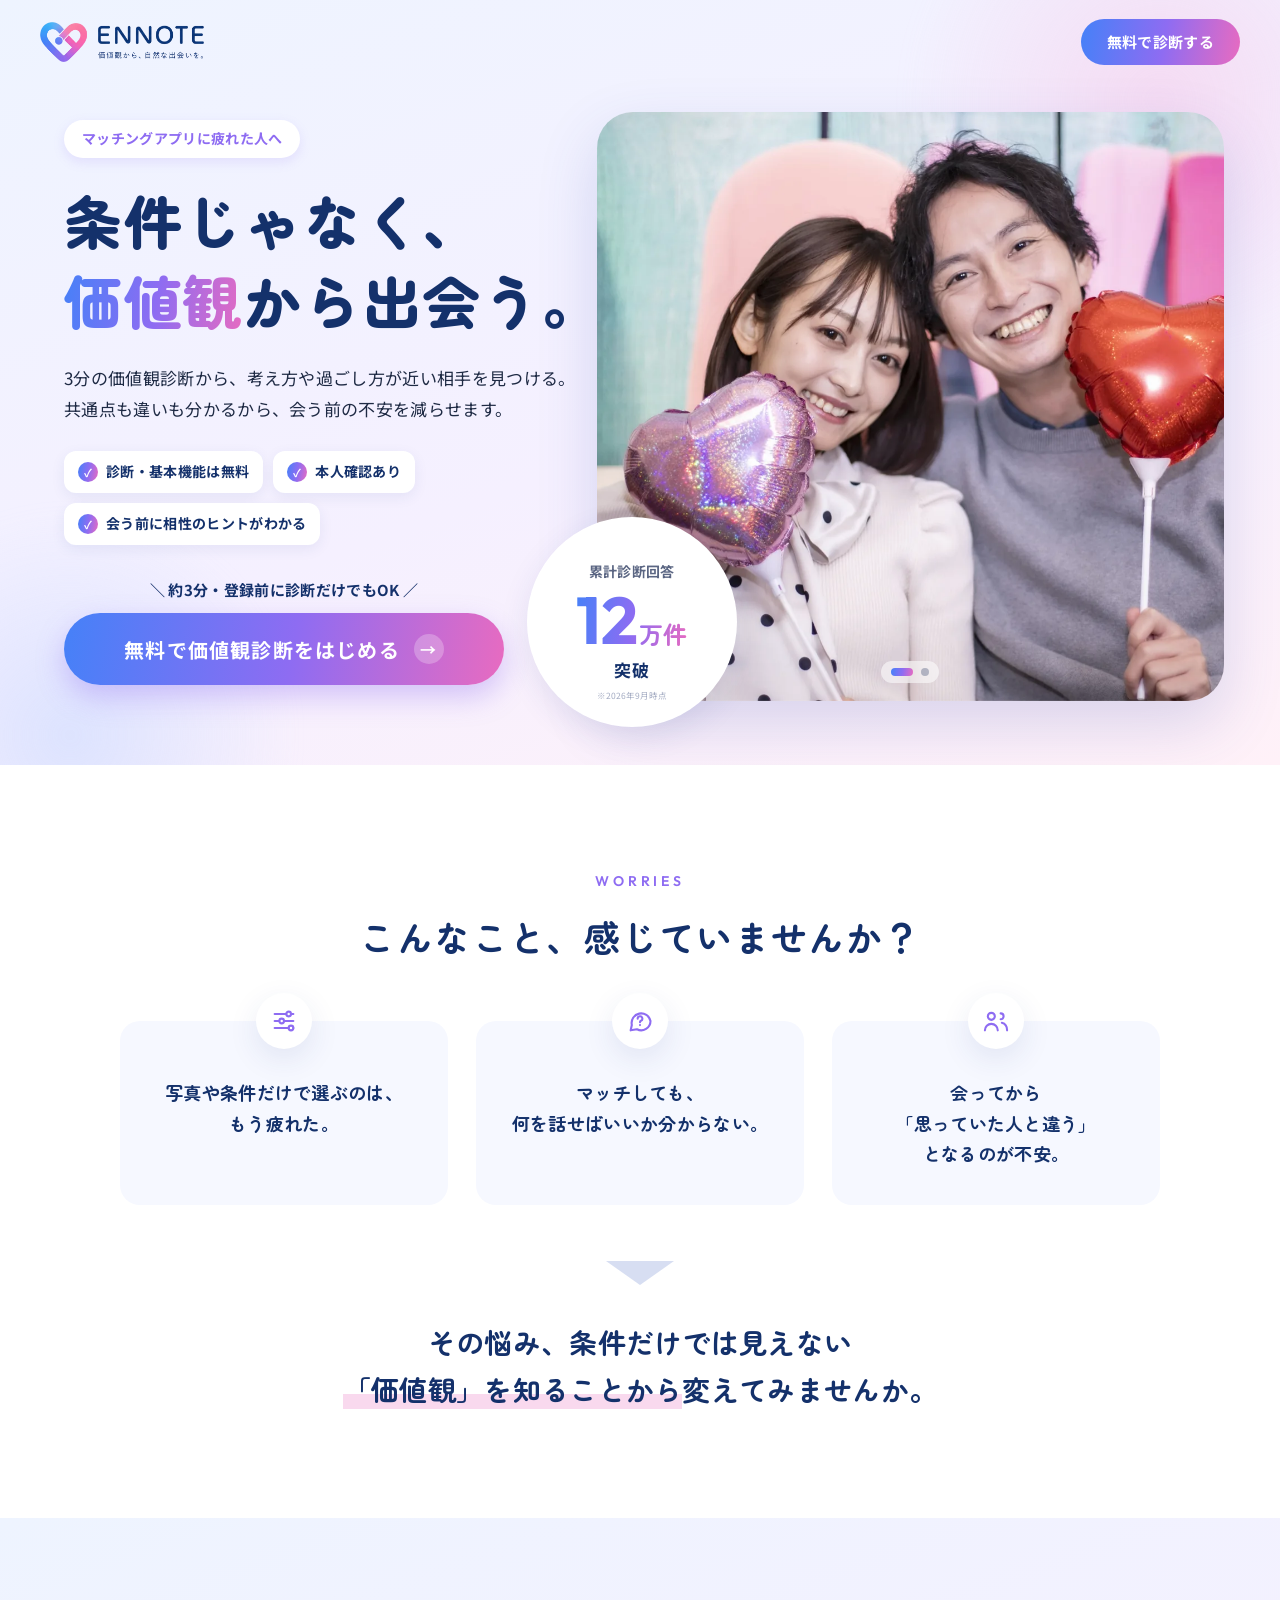
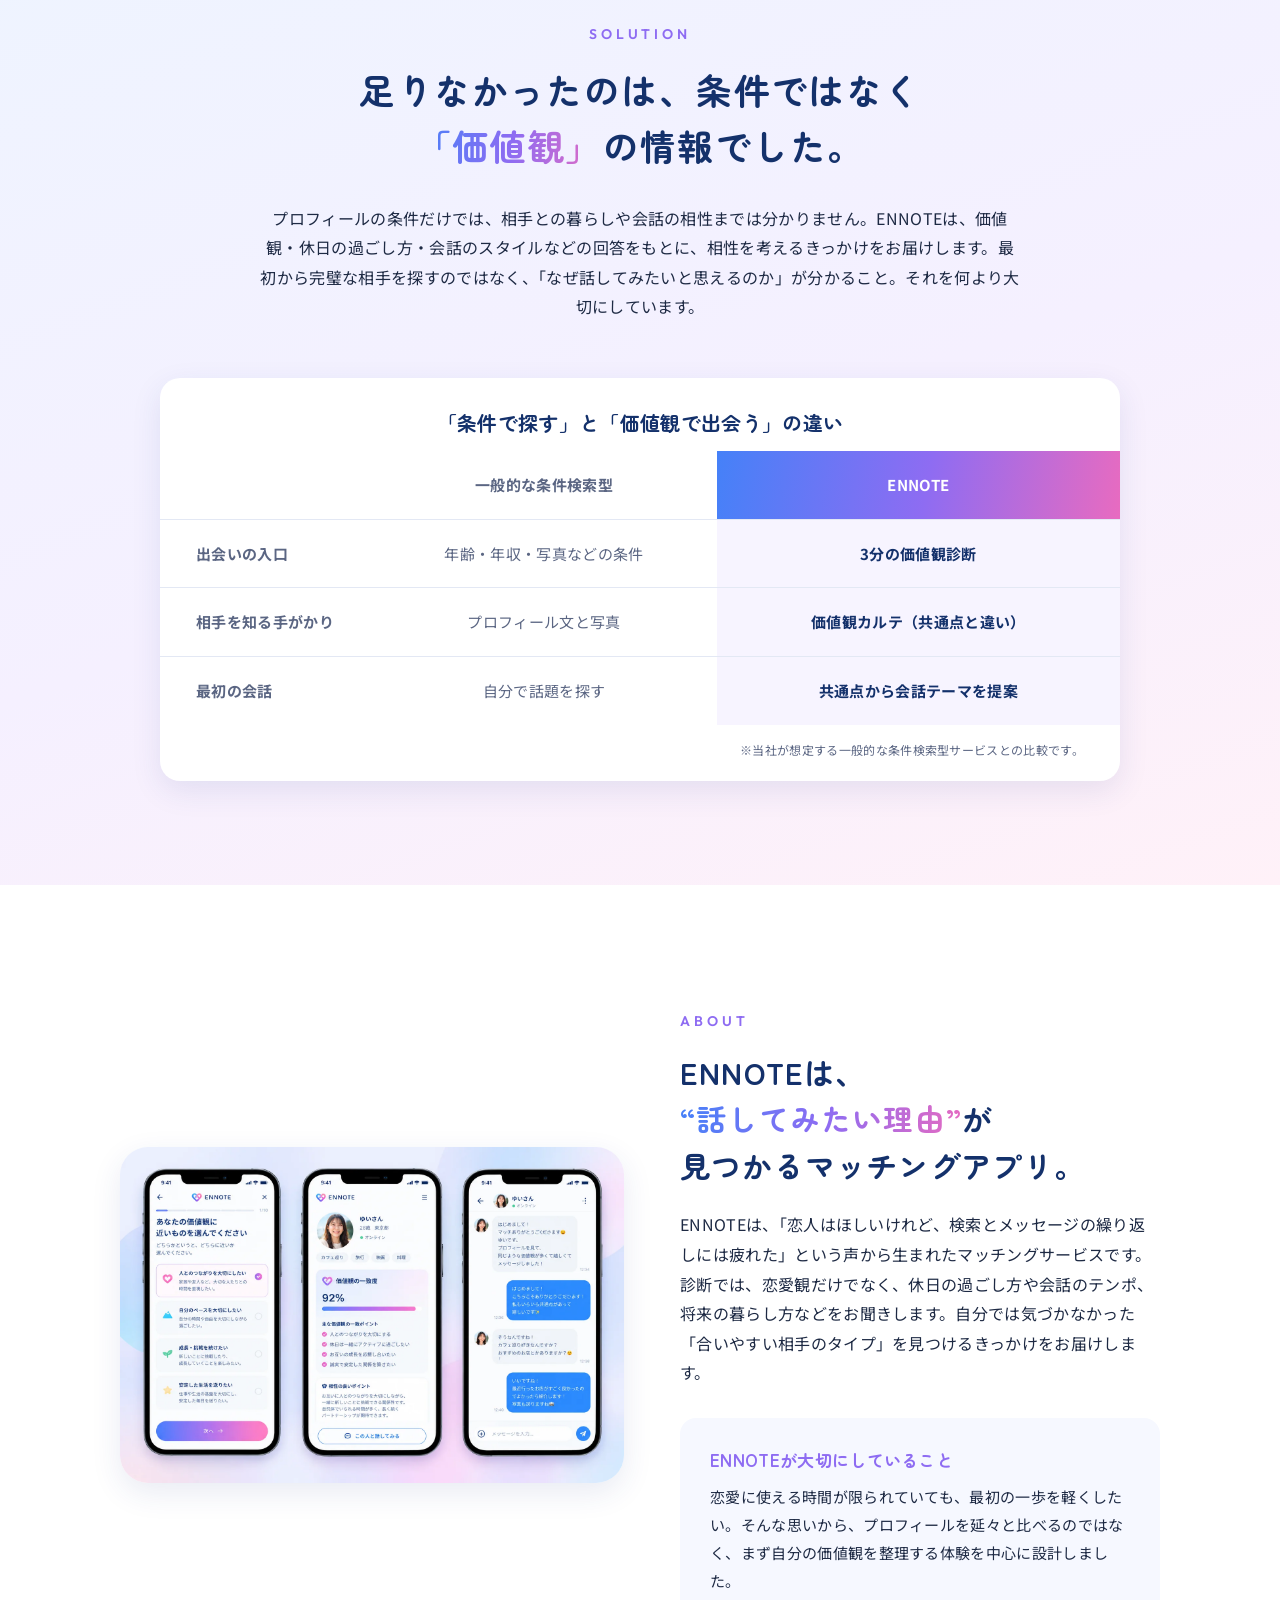
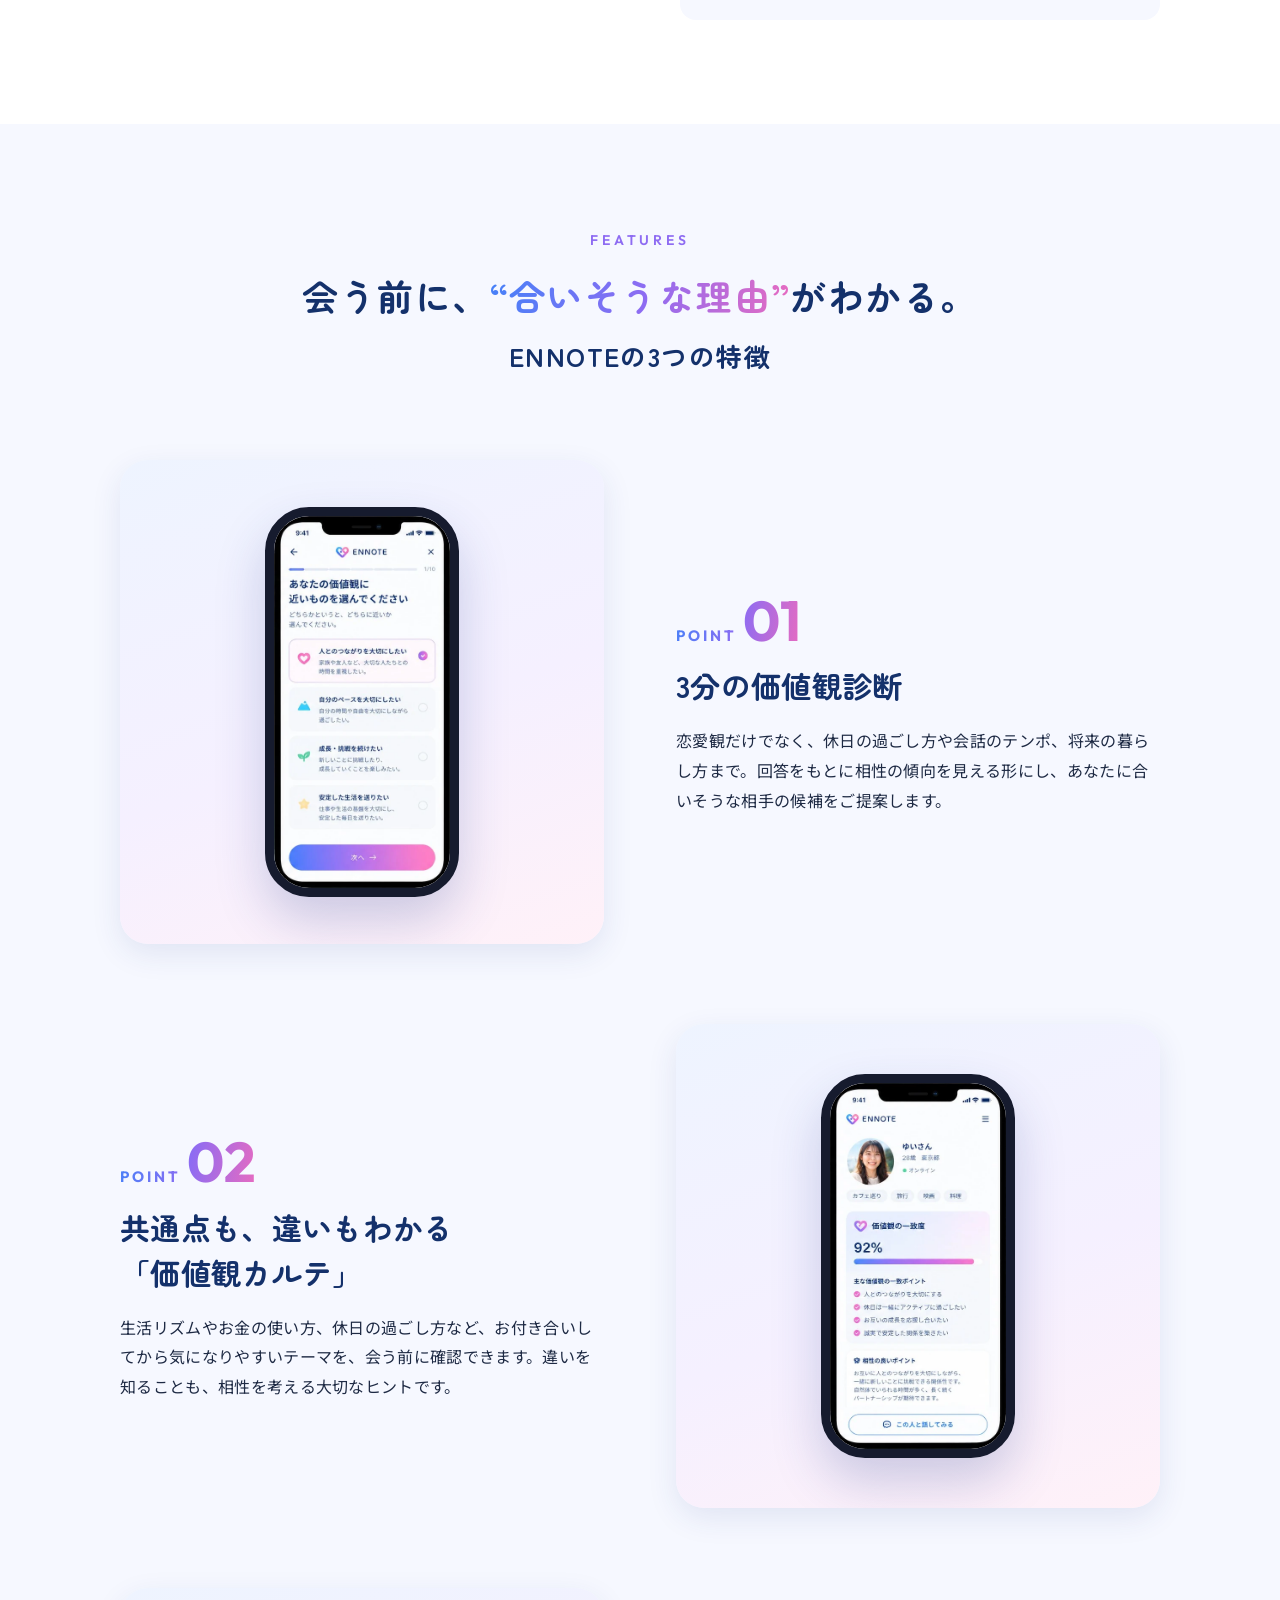
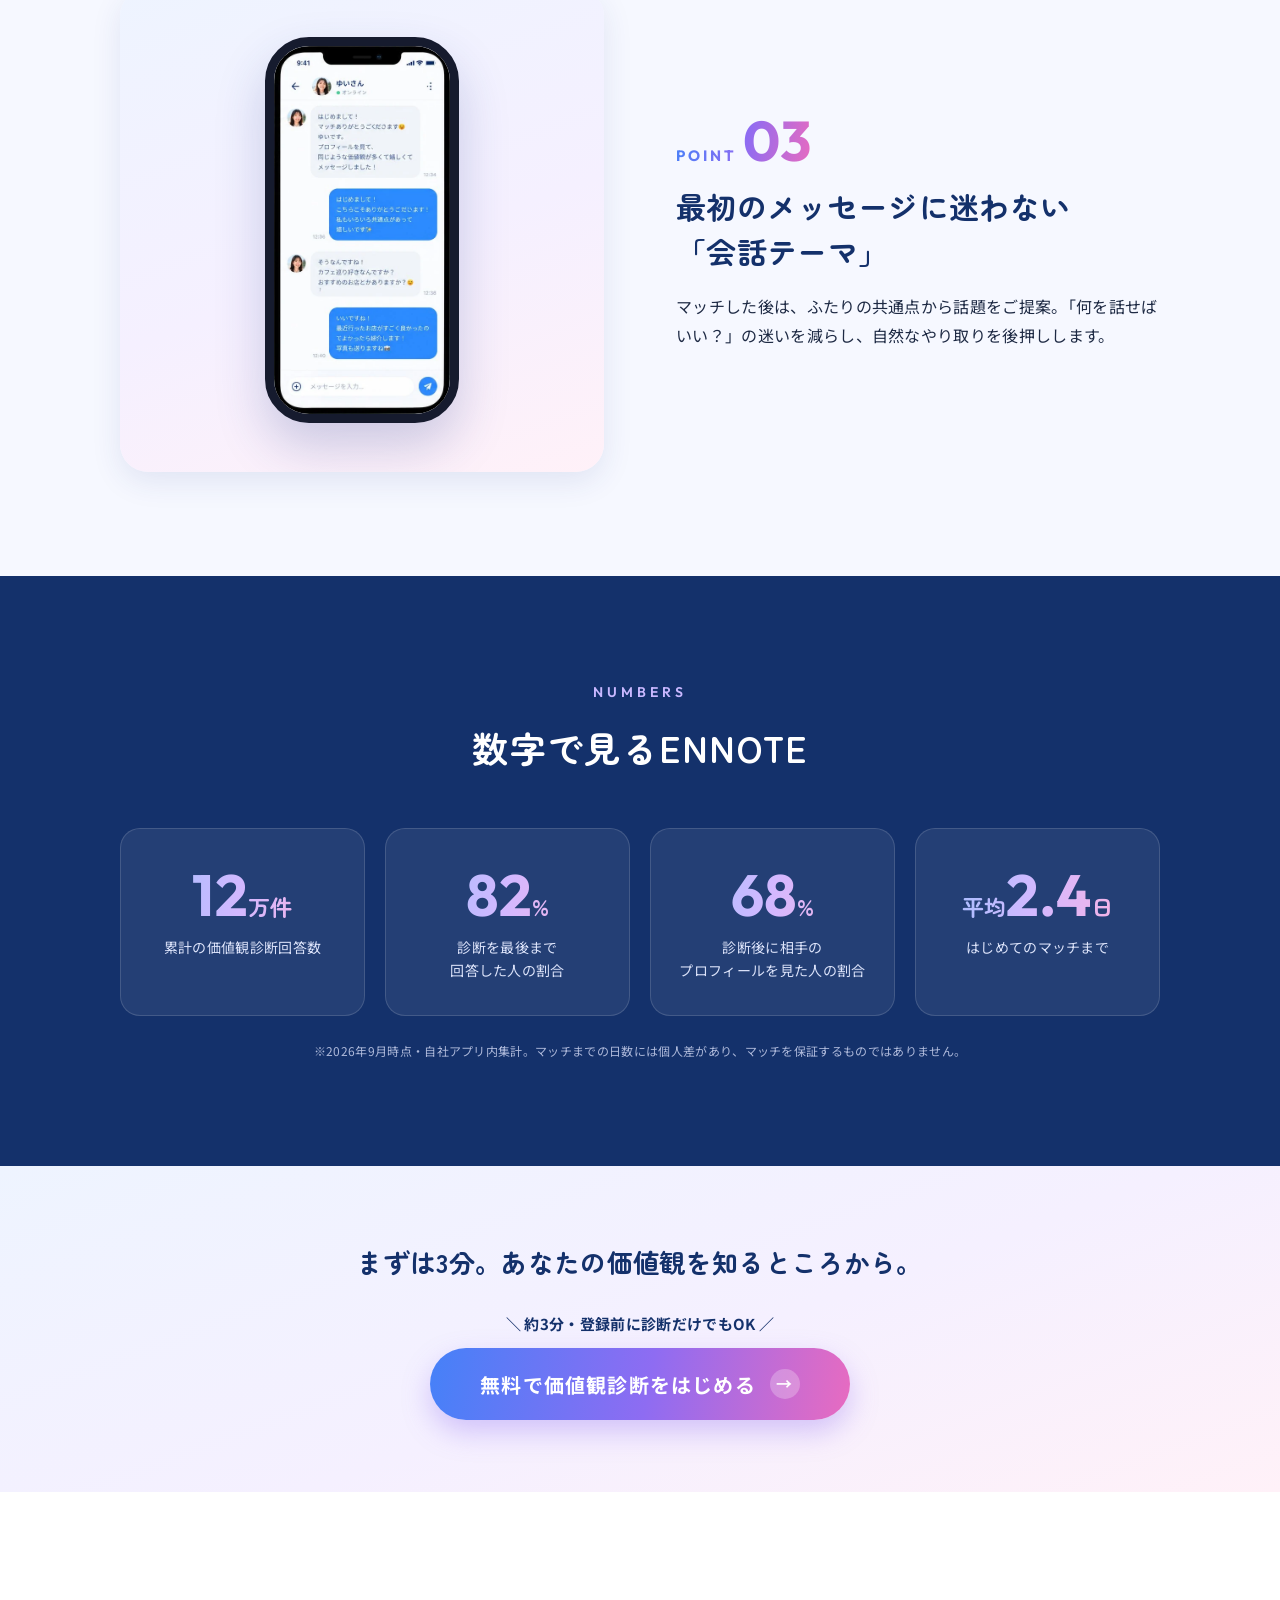
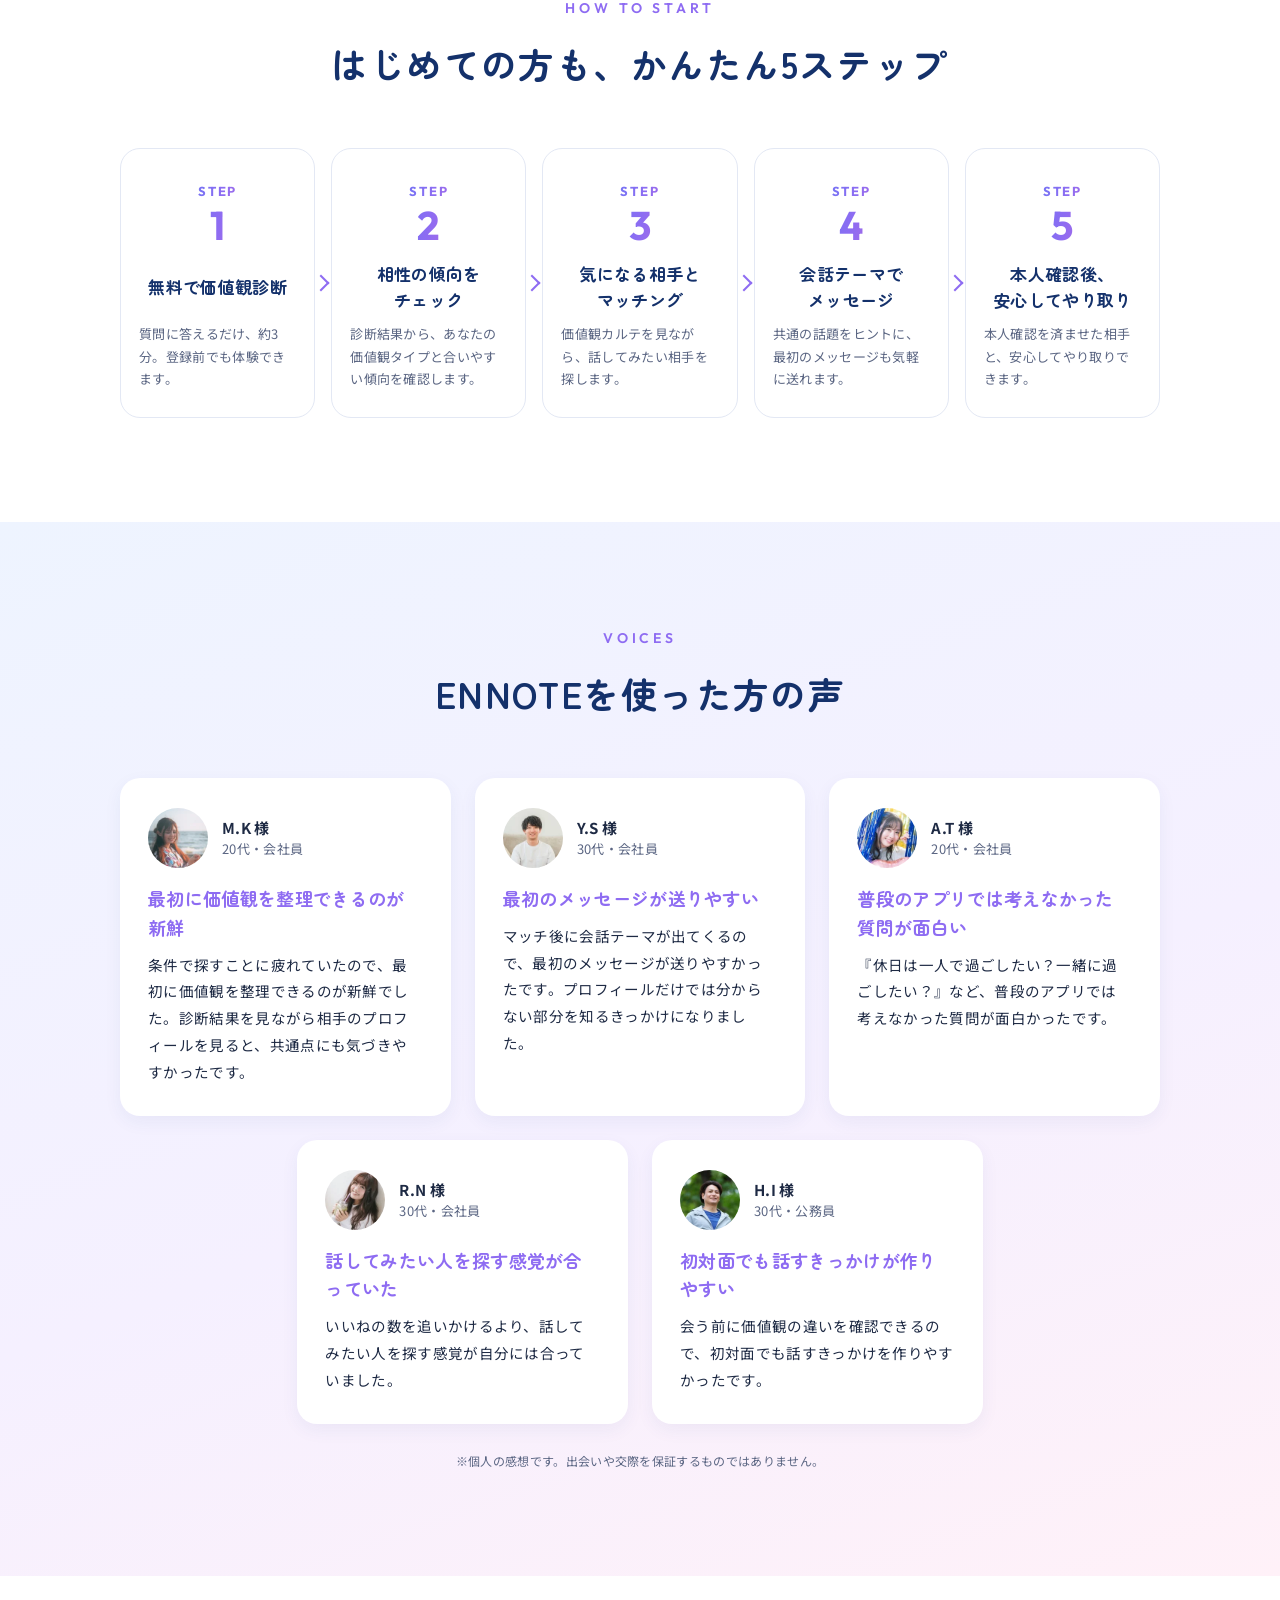
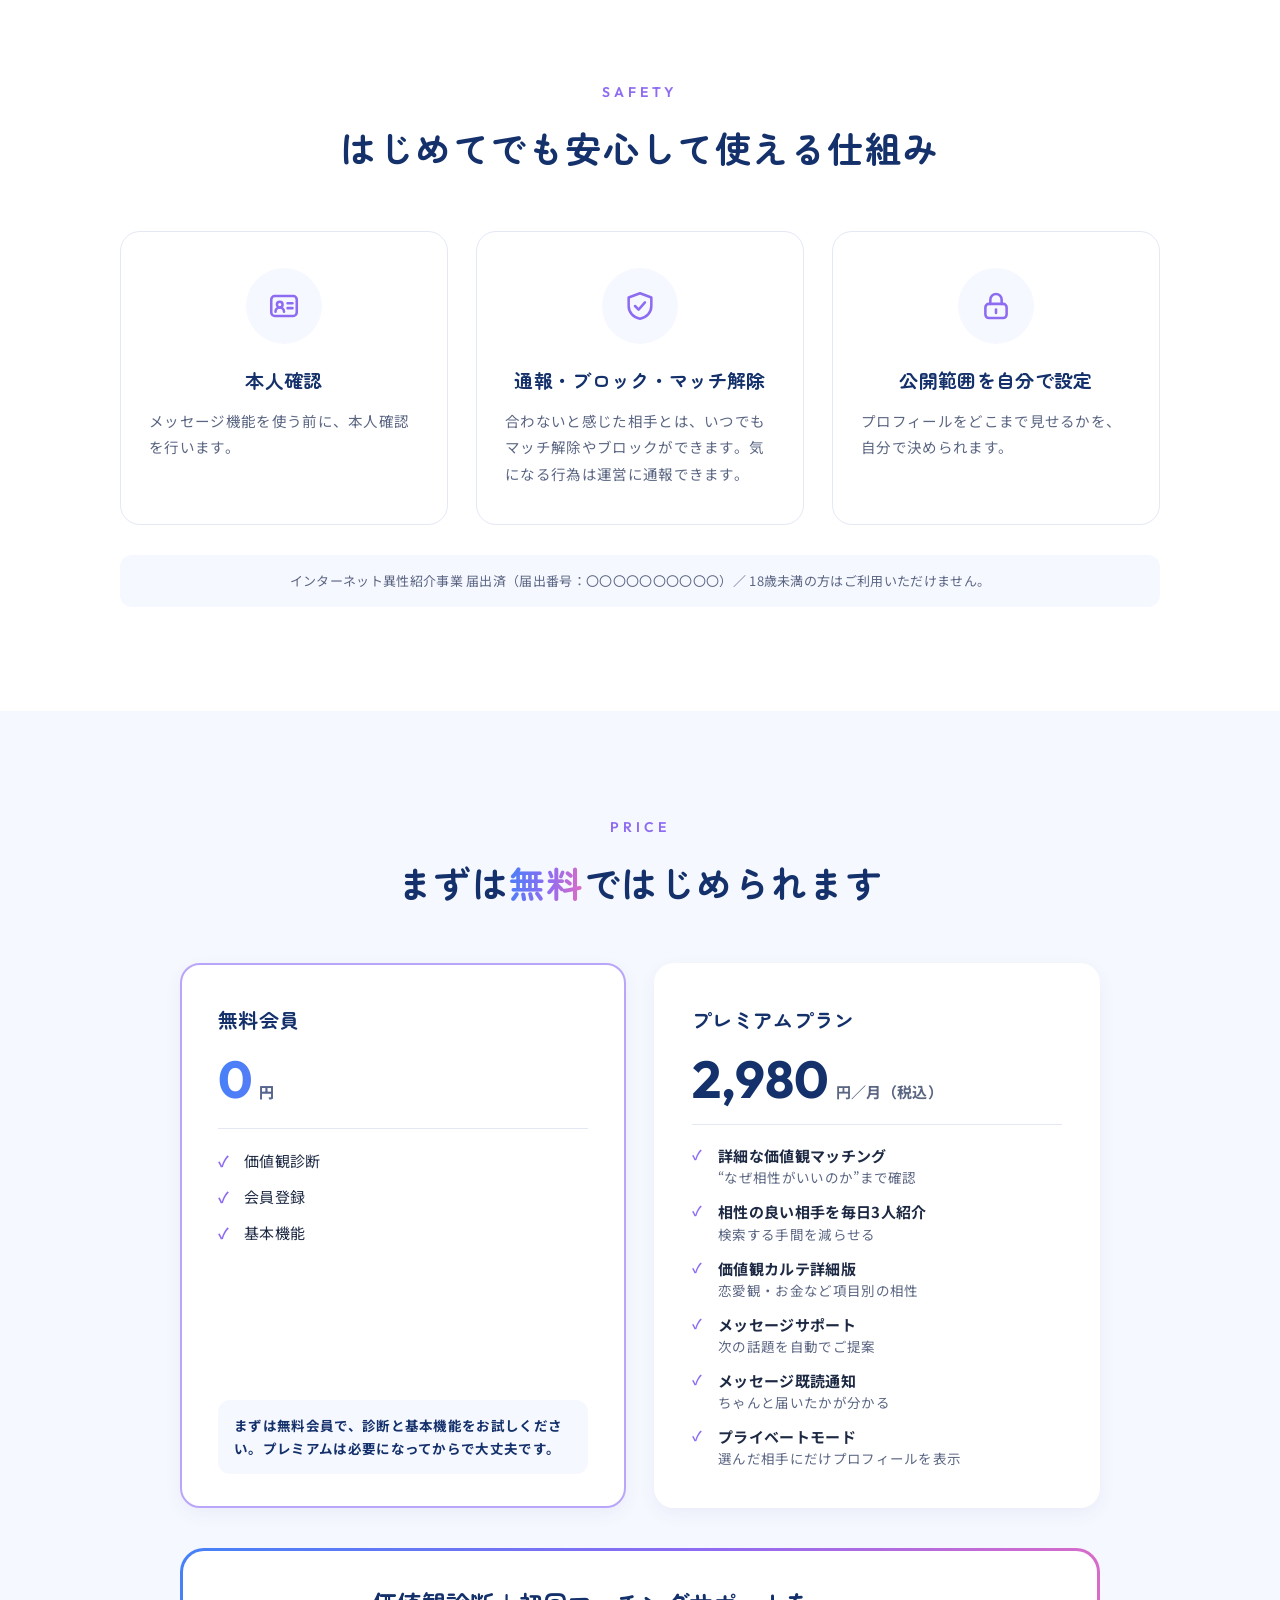
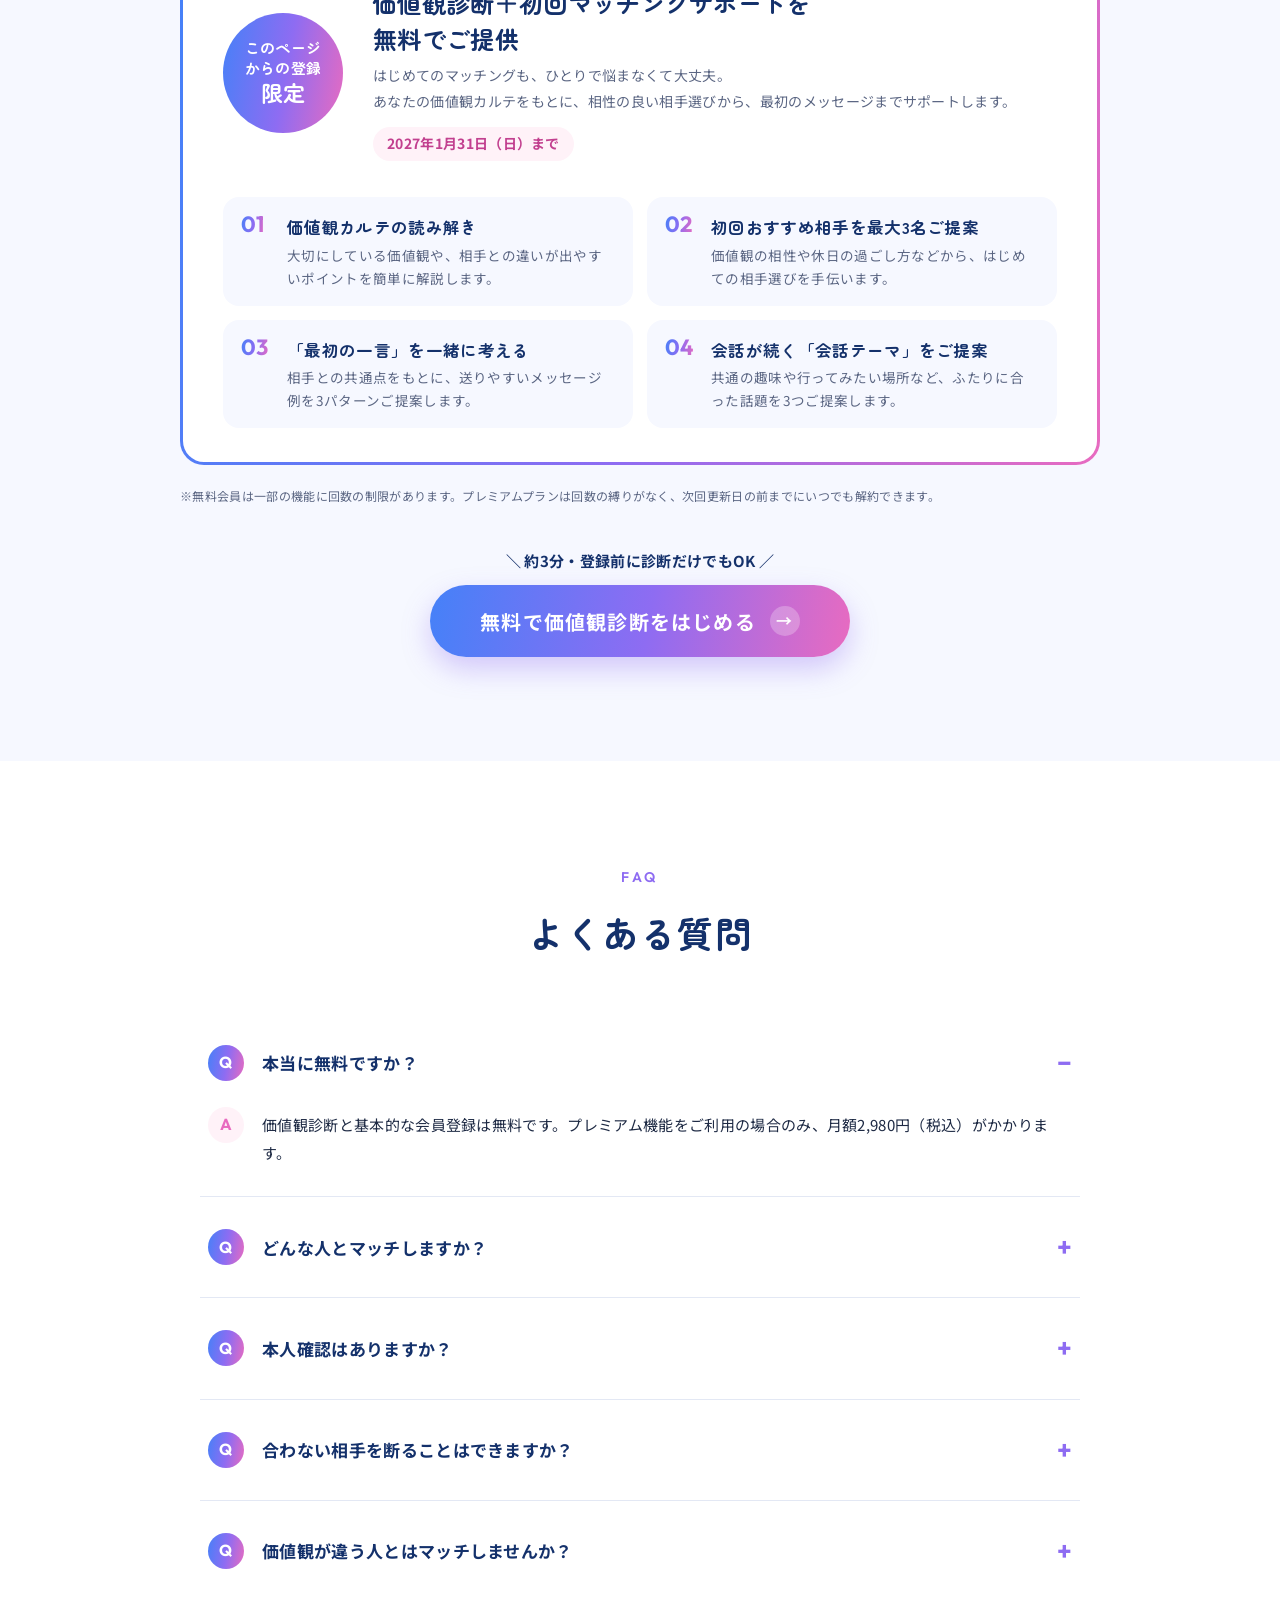
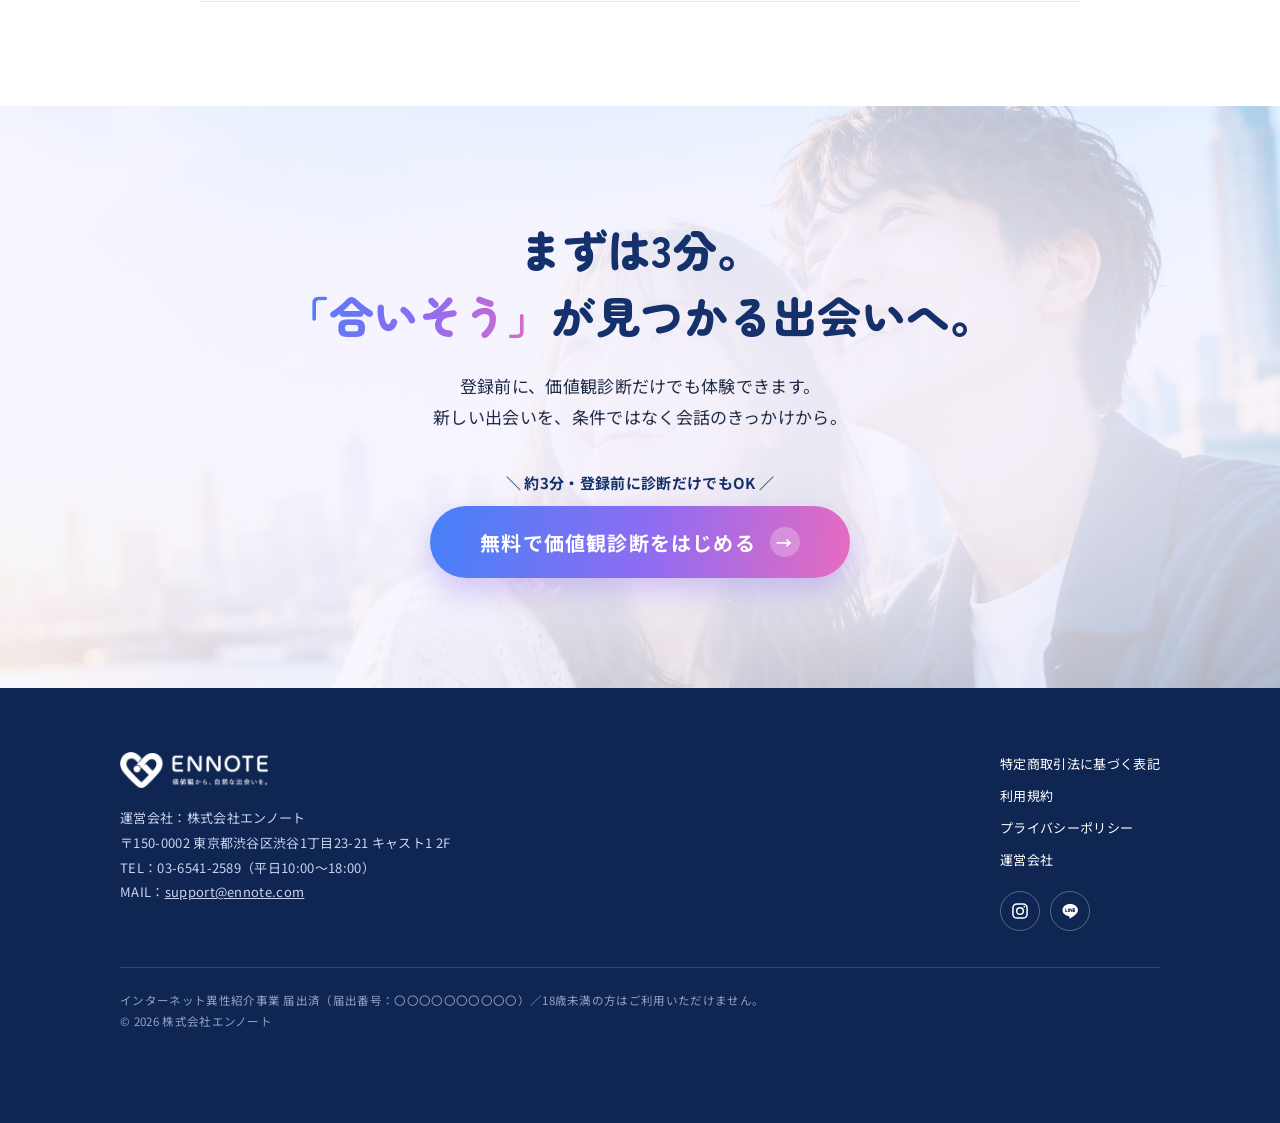
==== commit fbac569e: "change main-v" ====
--- a/index.html
+++ b/index.html
@@ -168,7 +168,7 @@
             </div>
           </div>
           <div class="photo">
-            <div class="img slider" data-slider aria-roledescription="カルーセル" aria-label="メインビジュアル">
+            <div class="img slider is-intro" data-slider aria-roledescription="カルーセル" aria-label="メインビジュアル">
               <div class="slide s1 is-active" role="group" aria-roledescription="スライド" aria-label="1 / 2">
                 <picture
                   ><source media="(max-width:767px)" srcset="assets/img/hero1_sp.webp" width="900" height="762" />
--- a/assets/css/style.css
+++ b/assets/css/style.css
@@ -67,6 +67,11 @@
 .fv .slider .slide.is-active{opacity:1;z-index:1}
 .fv .slider .slide img{transform:scale(1.06);transition:transform 6.5s ease-out}
 .fv .slider .slide.is-active img{transform:scale(1)}
+/* 読み込み直後の1枚目にも、切り替え時と同じフェードとズームをかける */
+.fv .slider.is-intro .slide.is-active{animation:fvFadeIn 1.2s ease both}
+.fv .slider.is-intro .slide.is-active img{animation:fvZoom 6.5s ease-out both}
+@keyframes fvFadeIn{from{opacity:0}to{opacity:1}}
+@keyframes fvZoom{from{transform:scale(1.06)}to{transform:scale(1)}}
 .fv .slider .s1 img{object-position:50% 30%}
 .fv .slider .dots{position:absolute;z-index:2;left:50%;bottom:18px;transform:translateX(-50%);display:flex;gap:8px;padding:7px 10px;border-radius:999px;background:rgba(255,255,255,.55);backdrop-filter:blur(6px)}
 .fv .slider .dots button{width:8px;height:8px;padding:0;border:0;border-radius:999px;background:rgba(31,45,90,.3);cursor:pointer;transition:width .3s,background .3s}
@@ -393,4 +398,5 @@
 
 @media (min-width:768px) and (max-width:1279px){
   .fv .slider .dots{left:18px;transform:none}
+  .fv .slider .s2 img{object-position:20% 30%}
 }
